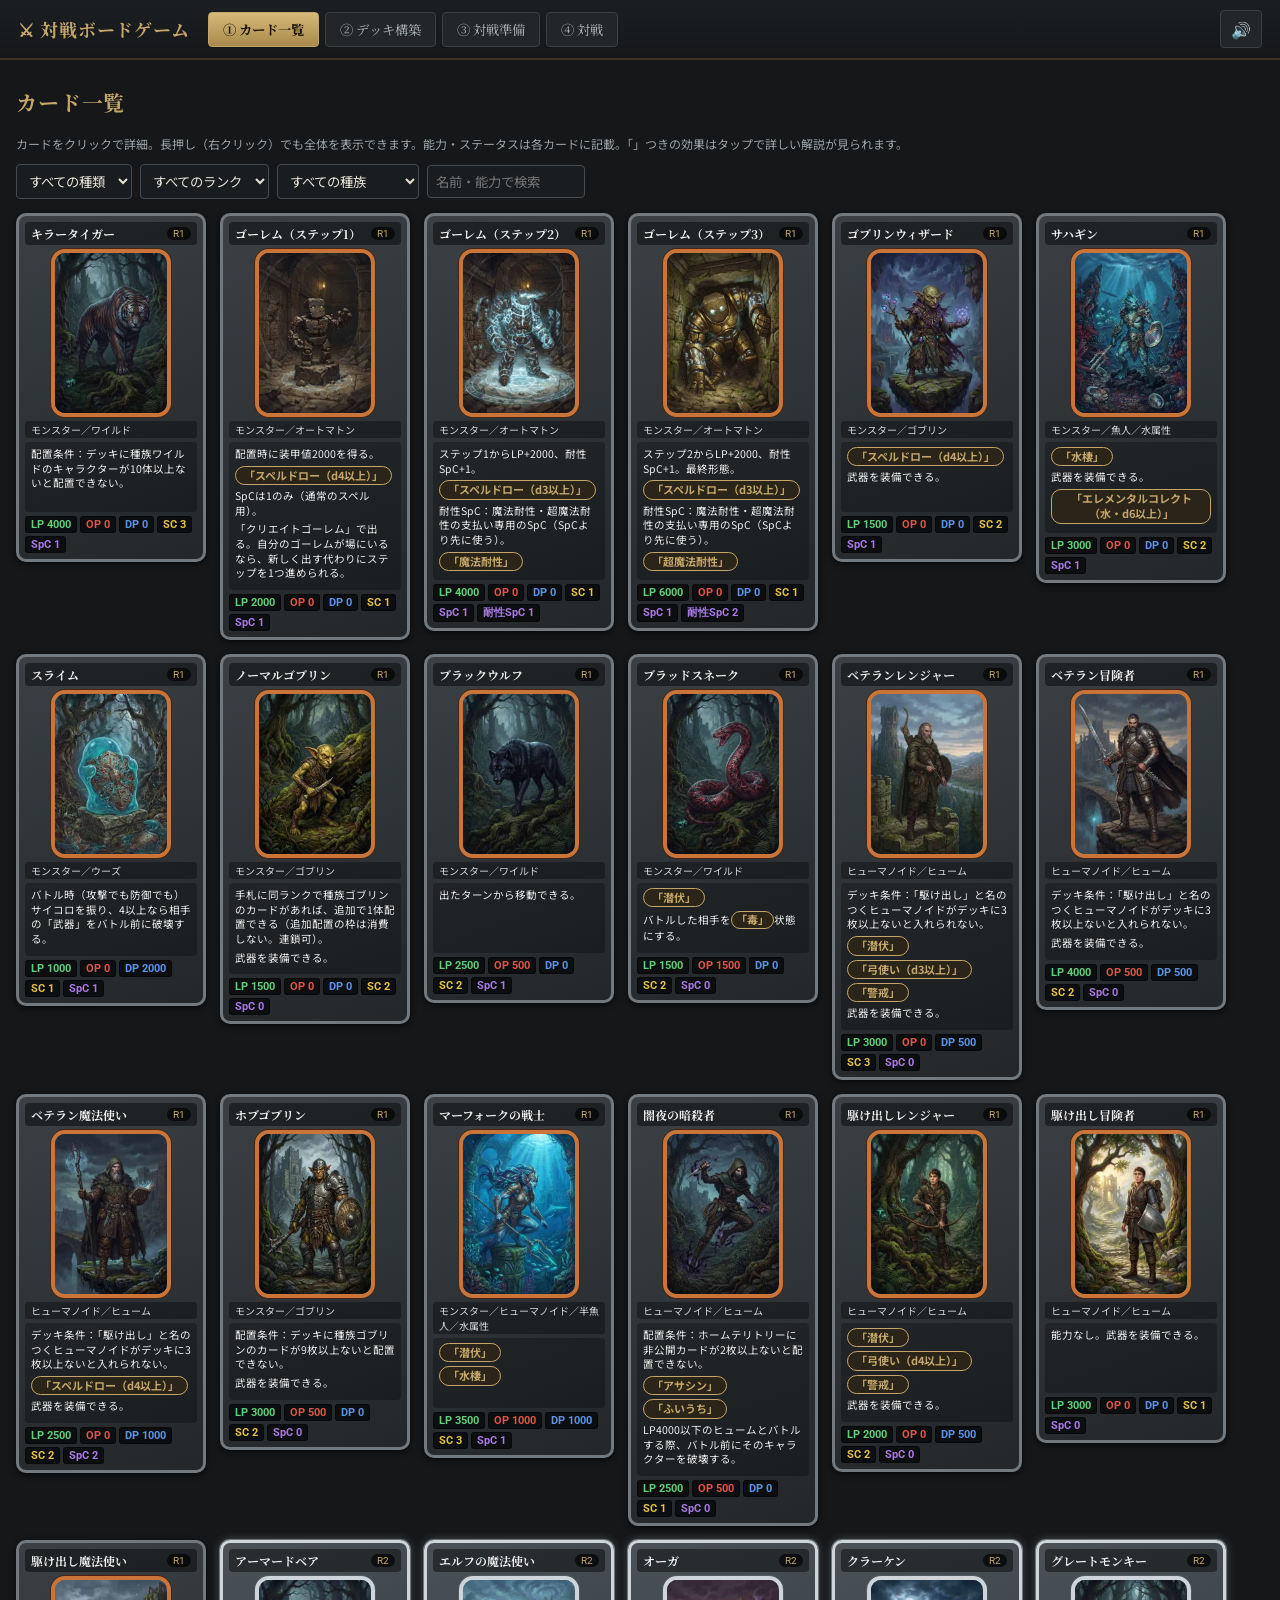
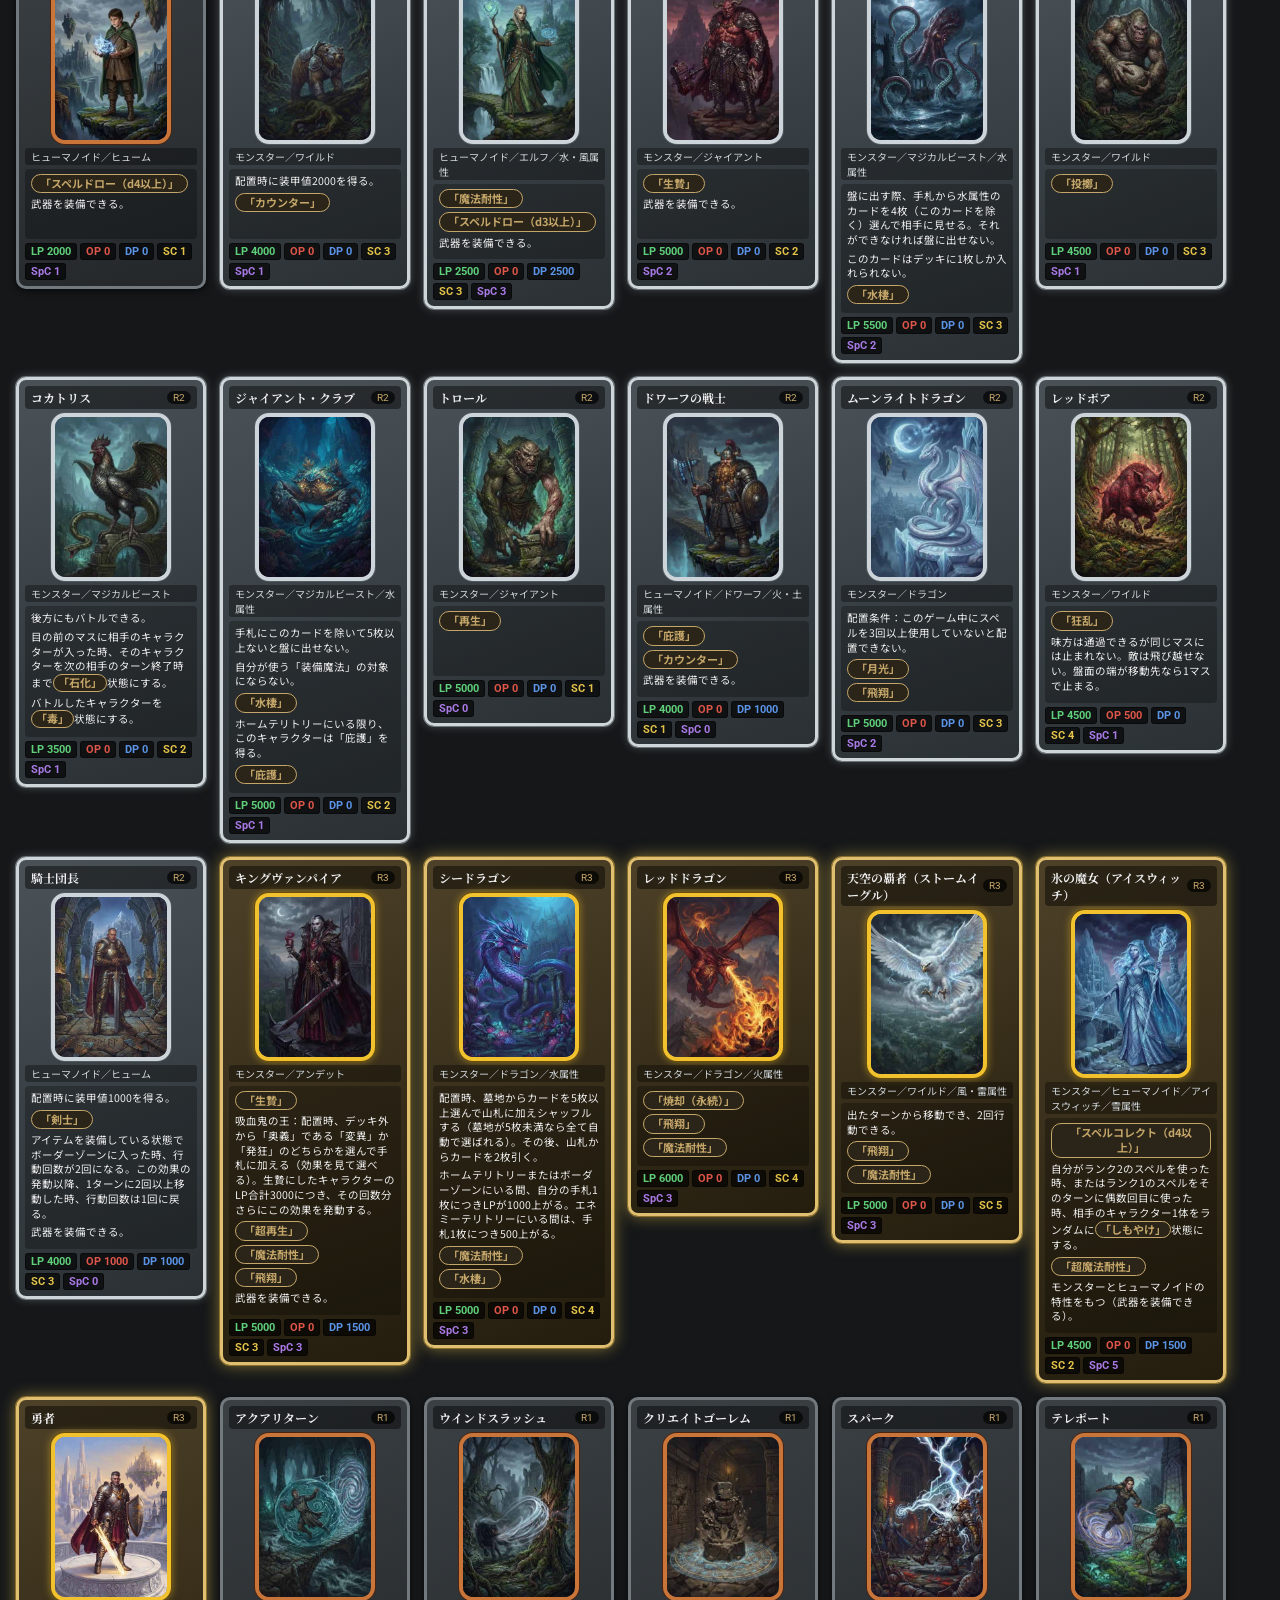
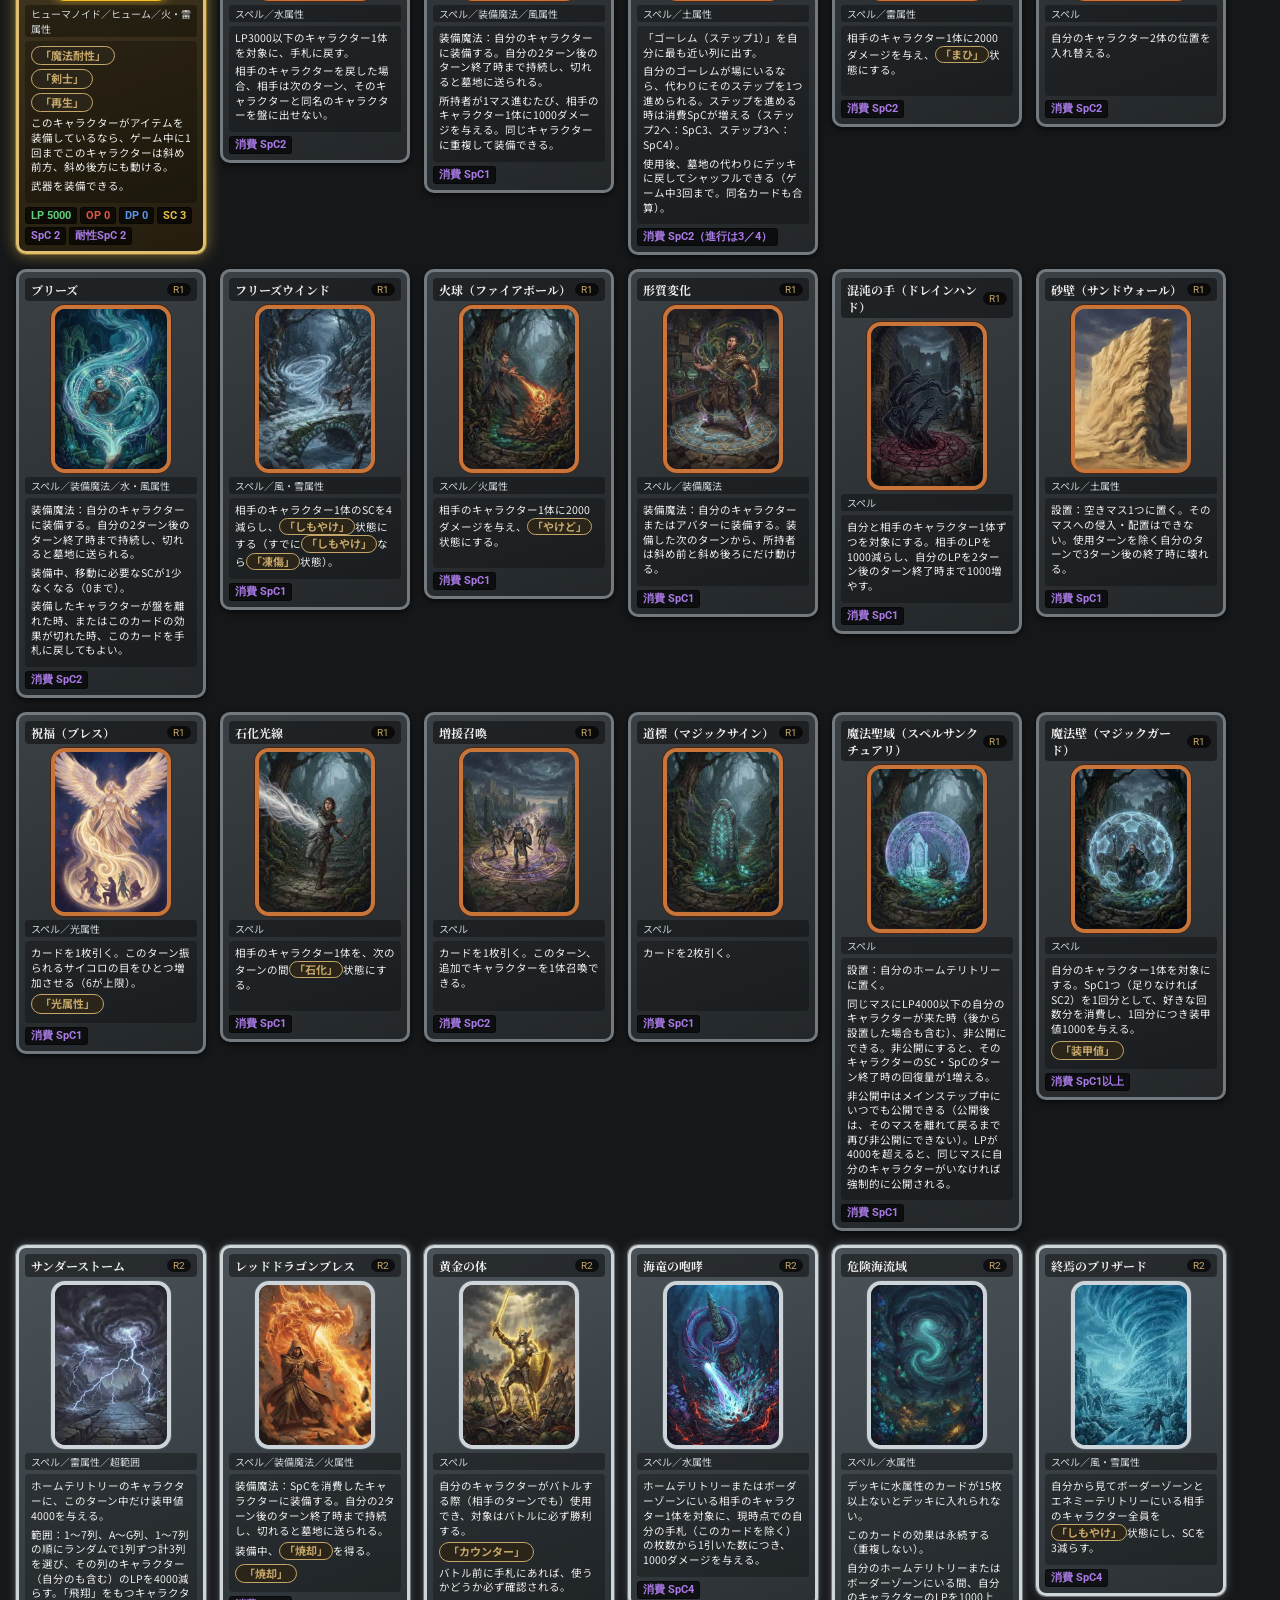
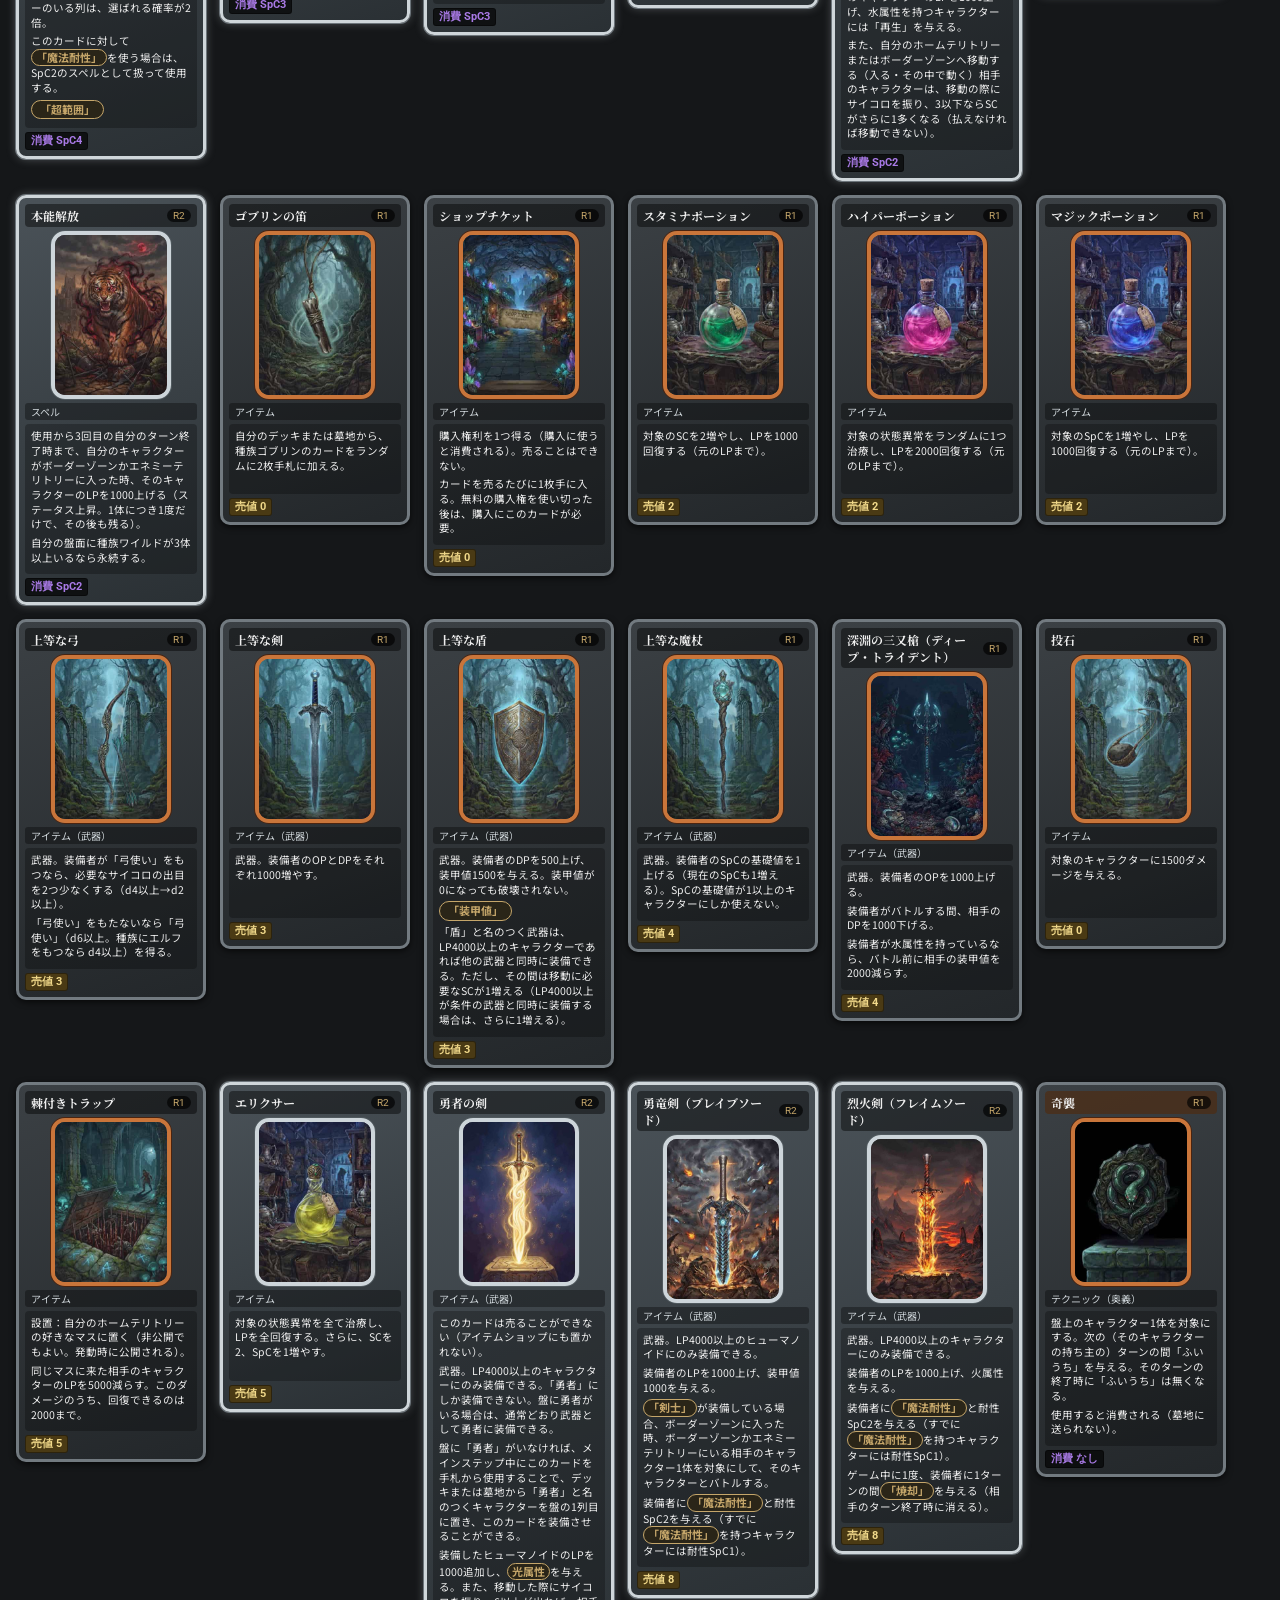
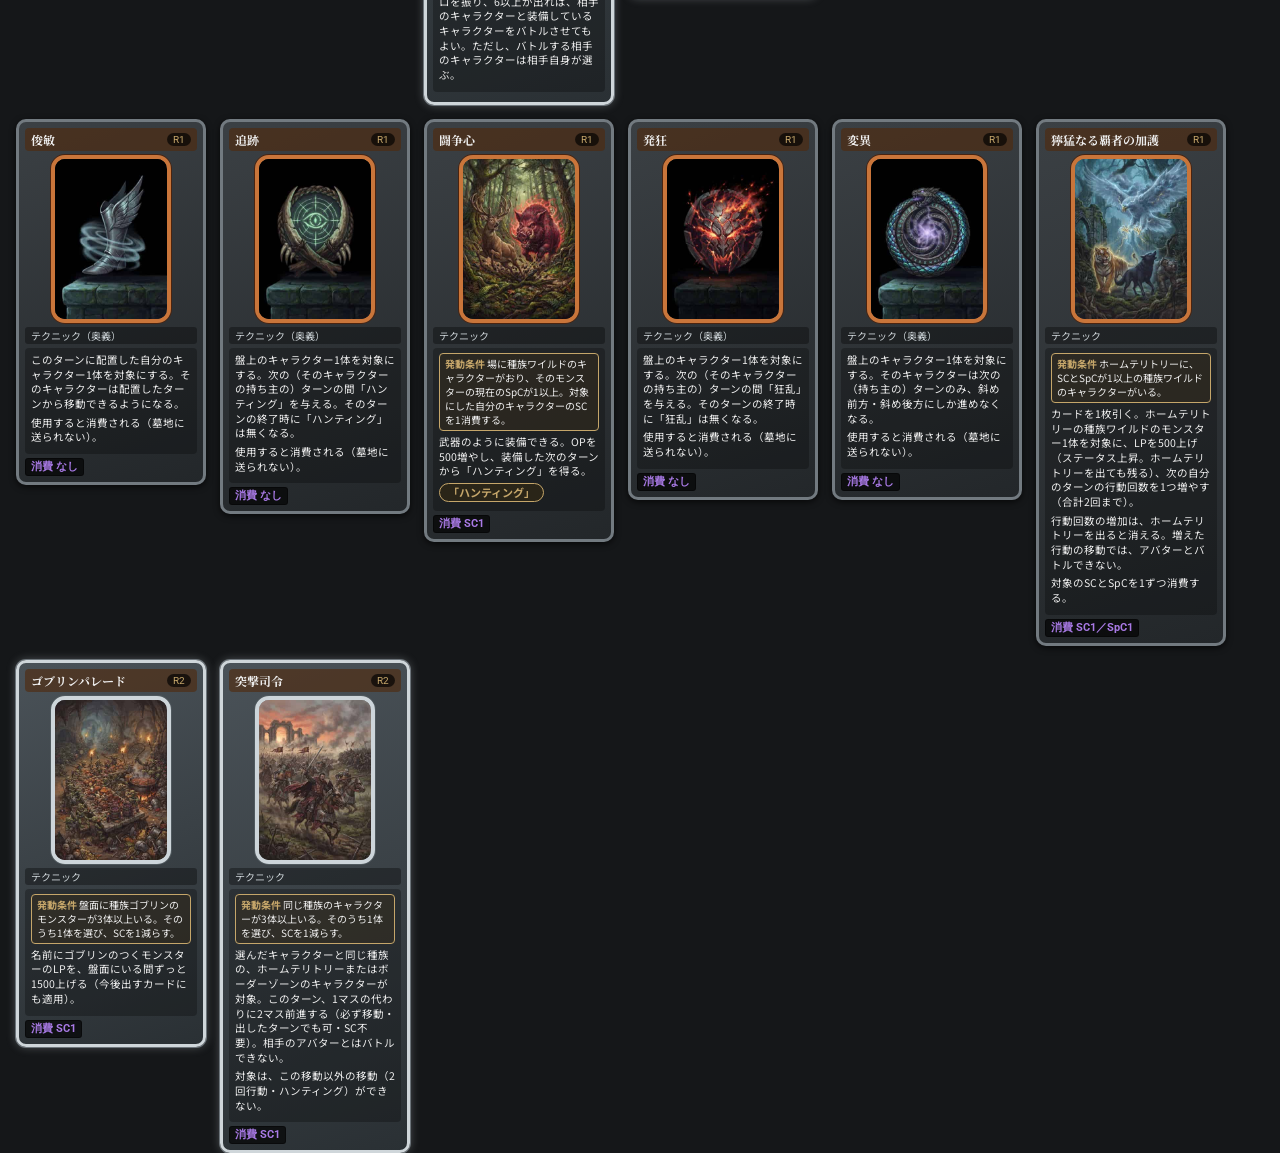
==== index.html @ 5570bced "Add files via upload" ====
<!doctype html>
<html lang="ja"><head><meta charset="utf-8"><meta name="viewport" content="width=device-width,initial-scale=1">
<title>対戦ボードゲーム</title>
<link href="https://fonts.googleapis.com/css2?family=Noto+Serif+JP:wght@600;700&family=Noto+Sans+JP:wght@400;500;700&family=Roboto:wght@500;700&display=swap" rel="stylesheet">
<link rel="stylesheet" href="style.css"></head>
<body>
<header><h1>⚔ 対戦ボードゲーム</h1><nav>
<button data-s="cards">① カード一覧</button><button data-s="builder">② デッキ構築</button><button data-s="prep">③ 対戦準備</button><button data-s="battle">④ 対戦</button></nav><button type="button" id="sfxbtn" class="sfxbtn" title="効果音のオン／オフ" aria-label="効果音のオン／オフ">🔊</button></header>
<main id="app"></main>
<div id="dlg"></div><div id="modal"></div><div id="cutin"></div><div id="toast"></div>
<script src="./art_img.js"></script>
<script src="./cards.js"></script>
<script src="./game.js"></script>
<script src="./ui.js"></script>
</body></html>
---- style.css ----
:root{--bg:#151719;--panel:#222629;--panel2:#2b3034;--gold:#C5A66A;--silver:#AEB7BC;--lp:#5fcf7a;--op:#e0564a;--dp:#5b94e6;--sc:#e3c24a;--spc:#a97ae6;--danger:#6e1f1f;--text:#e6e2d6}
*{box-sizing:border-box}
html,body{margin:0;background:var(--bg);color:var(--text);font-family:'Noto Sans JP',sans-serif;font-size:14px}
h1,h2,h3,.serif{font-family:'Noto Serif JP',serif;color:var(--gold);letter-spacing:.04em}
header{display:flex;align-items:center;gap:18px;padding:10px 18px;background:linear-gradient(#1c1f22,#151719);border-bottom:2px solid #3a3326;position:sticky;top:0;z-index:20}
header h1{font-size:18px;margin:0;white-space:nowrap}
nav{display:flex;gap:6px;flex-wrap:wrap}
nav button{background:var(--panel);color:var(--silver);border:1px solid #3a4046;padding:7px 14px;border-radius:4px;cursor:pointer;font-family:'Noto Serif JP',serif}
nav button.on{background:linear-gradient(#d6b878,#a88b4a);color:#1a1408;border-color:var(--gold);font-weight:700}
main{padding:16px 18px 40px;max-width:1400px;margin:0 auto}
button{font-family:inherit}
.btn{background:#3a4046;color:var(--text);border:1px solid #555d64;padding:7px 14px;border-radius:4px;cursor:pointer}
.btn:hover{background:#464e55}
.btn.main{background:linear-gradient(#d6b878,#a88b4a);color:#1a1408;border-color:var(--gold);font-weight:700}
.btn.danger{background:var(--danger);border-color:#8a2f2f}
.btn:disabled{opacity:.4;cursor:default}
.btn.sm{padding:2px 8px;font-size:12px}
.bar{display:flex;gap:8px;flex-wrap:wrap;align-items:center;margin:8px 0 14px}
select,input[type=text],input[type=search]{background:#1a1d20;color:var(--text);border:1px solid #444c52;border-radius:4px;padding:6px 8px;font-family:inherit}
.panel{background:var(--panel);border:1px solid #3a4046;border-radius:6px;padding:10px;margin-bottom:10px}
.note{color:#9aa3a8;font-size:12px}
.err{color:#ff8a7a}.warn{color:#e3c24a}.ok{color:#7fe09a}
/* card */
.card{width:190px;border-radius:10px;padding:6px;display:flex;flex-direction:column;gap:4px;position:relative;font-size:11px;color:#eee;user-select:none;-webkit-user-select:none;-webkit-touch-callout:none}
.card .c-head{display:flex;justify-content:space-between;align-items:center;gap:4px;background:rgba(0,0,0,.45);padding:3px 6px;border-radius:4px}
.card .c-name{font-family:'Noto Serif JP',serif;font-weight:700;font-size:12px}
.card .c-rank{font-family:Roboto,sans-serif;font-size:10px;background:#000a;border-radius:8px;padding:1px 6px;color:var(--gold)}
.card .c-art{height:158px;border-radius:4px;overflow:hidden;border:1px solid #000a}
.card .c-art svg{width:100%;height:100%;display:block}
.card .c-type{font-size:10px;color:#cfd6da;background:rgba(0,0,0,.35);padding:1px 6px;border-radius:3px}
.card .c-text{font-size:10.5px;line-height:1.4;background:rgba(0,0,0,.28);padding:5px 6px;border-radius:4px;min-height:70px}
.card .c-text p{margin:0 0 4px}
.card .c-cond{border:1px solid var(--gold);border-radius:4px;padding:3px 5px;margin-bottom:4px;font-size:10px;background:#3a2f1a66}
.card .c-cond b{color:var(--gold)}
.card .c-stats{display:flex;gap:3px;flex-wrap:wrap}
.card.sm{zoom:.72}.card.sm .c-text{display:none}
.card.lg{zoom:1.75}
.rank1{background:linear-gradient(160deg,#3b4044,#23272a);border:3px solid #727a80;box-shadow:0 2px 6px #000a}
.rank2{background:linear-gradient(160deg,#4a5258,#2a3034);border:3px solid #cfd6da;box-shadow:0 0 0 1px #6c747a,0 0 10px #aeb7bc66}
.rank3{background:linear-gradient(160deg,#4d4128,#241d0e);border:3px solid #e0c070;box-shadow:0 0 0 1px #8a6f2e,0 0 16px #d9b84a99}
.k-tech .c-head{background:rgba(80,40,10,.6)}
.chip{font-family:Roboto,sans-serif;font-weight:700;font-size:10.5px;padding:1px 5px;border-radius:3px;background:#000a;border:1px solid #0006}
.chip.lp,.st-LP{color:var(--lp)}.chip.op,.st-OP{color:var(--op)}.chip.dp,.st-DP{color:var(--dp)}.chip.sc,.st-SC{color:var(--sc)}.chip.spc,.st-SpC{color:var(--spc)}.chip.cost{color:var(--spc)}
.grid{display:flex;flex-wrap:wrap;gap:14px;align-items:flex-start}
.gcard{cursor:pointer;position:relative}
.gcard:hover{transform:translateY(-3px)}
.cnt{position:absolute;top:-6px;right:-6px;background:var(--gold);color:#1a1408;font-weight:700;border-radius:12px;min-width:24px;text-align:center;padding:2px 6px;z-index:2;font-family:Roboto}
/* builder */
.builder{display:grid;grid-template-columns:1fr 360px;gap:16px}
@media(max-width:900px){.builder{grid-template-columns:1fr}}
.drow{display:flex;align-items:center;gap:6px;padding:4px 6px;border-bottom:1px solid #333a40;cursor:default}
.drow .n{flex:1}.drow .r{font-size:10px;color:var(--gold)}
.sticky{position:sticky;top:64px}
/* board */
.battle{display:grid;grid-template-columns:auto 300px;gap:12px;align-items:start}
@media(max-width:1000px){.battle{grid-template-columns:1fr}}
.boardwrap{display:grid;grid-template-columns:auto minmax(0,1fr);width:max-content;max-width:100%}
.rowlabels,.collabels{display:grid;gap:2px;color:var(--gold);font-family:Roboto,sans-serif;font-weight:700;font-size:13px;text-align:center;align-items:center}
.rowlabels{grid-template-rows:repeat(7,1fr);padding:9px 4px 9px 0}
.collabels{grid-template-columns:repeat(7,1fr);padding:2px 9px 0}
.board{display:grid;width:max-content;grid-template-columns:repeat(7,84px);grid-template-rows:repeat(7,84px);gap:2px;background:#0c0d0e;padding:6px;border:3px solid #4a4030;border-radius:6px;background-image:radial-gradient(#1d2022,#101112)}
.cell{position:relative;background:linear-gradient(145deg,#4a4e52,#33373b);border:1px solid #1a1c1e;cursor:pointer;overflow:hidden;box-shadow:inset 0 0 8px #0008}
.cell.t-home{filter:none}.cell.t-border{background:linear-gradient(145deg,#5a5142,#3d372c)}.cell.t-enemy{background:linear-gradient(145deg,#52423f,#38292a)}
.cell.hl-move{outline:3px solid #4a90e8;outline-offset:-3px;box-shadow:inset 0 0 14px #4a90e8aa}
.cell.hl-attack{outline:3px solid #e24a3a;outline-offset:-3px;box-shadow:inset 0 0 14px #e24a3aaa}
.cell.hl-target{outline:3px solid #a97ae6;outline-offset:-3px;box-shadow:inset 0 0 14px #a97ae6aa}
.cell.hl-place{outline:3px solid #4a90e8;outline-offset:-3px}
.cell.hl-pay{outline:3px solid #e3c24a;outline-offset:-3px;box-shadow:inset 0 0 14px #e3c24aaa}
.cell.picked{outline:4px solid #fff;outline-offset:-4px}
.cell.hl-sel{outline:3px solid var(--gold);outline-offset:-3px}
.wall{position:absolute;inset:0;background:repeating-linear-gradient(0deg,#b89a62 0 14px,#8a6f3e 14px 16px);opacity:.85;display:flex;align-items:flex-end;justify-content:center;font-size:10px;color:#2a1c08}
.unit{position:absolute;inset:1px;border:2px solid #888;border-radius:4px;overflow:hidden;background:#111}
.unit.mine{border-color:#d9b84a}.unit.foe{border-color:#c0463a}
.unit .uart{position:absolute;inset:0}.unit .uart svg{width:100%;height:100%;display:block}
.unit .un{position:absolute;top:0;left:0;right:0;background:#000b;font-size:9px;padding:0 2px;white-space:nowrap;overflow:hidden;text-overflow:ellipsis}
.unit .us{position:absolute;bottom:0;left:0;right:0;background:#000c;display:flex;flex-wrap:wrap;gap:0 3px;padding:0 2px;font-family:Roboto;font-size:9px;font-weight:700;line-height:1.2}
.unit .stat{position:absolute;top:12px;right:1px;font-size:11px;text-shadow:0 0 3px #000}
.unit.hid{opacity:.7}.unit.fh{background:#2a2438;display:flex;align-items:center;justify-content:center;font-size:26px;color:var(--gold)}
.up{color:#ffb347!important;text-shadow:0 0 5px #ff9a2e}
.down{color:#ff7a7a!important}
.armor{color:#7fe3ff;text-shadow:0 0 5px #3ab}
.cell.acted .unit{filter:saturate(.5) brightness(.85)}
.hand{display:flex;gap:6px;overflow-x:auto;padding:8px 4px;margin-top:10px;background:#1a1d20;border:1px solid #333a40;border-radius:6px;min-height:150px}
.hcard{cursor:pointer;flex:none;border-radius:10px;transition:transform .1s}
.hcard.sel{transform:translateY(-10px);box-shadow:0 0 0 3px var(--gold)}
.back{width:100px;height:140px;border-radius:8px;border:3px solid #6d7378;background:repeating-linear-gradient(45deg,#2a2438 0 8px,#1e1a2c 8px 16px);flex:none}
.log{max-height:170px;overflow:auto;font-size:10.5px;line-height:1.35}
.spcount{color:var(--gold)}
.log div{border-bottom:1px solid #30363b;padding:1px 0}
.pinfo{display:flex;justify-content:space-between;gap:6px;align-items:center;flex-wrap:wrap}
.turnbar{display:flex;gap:10px;align-items:center;flex-wrap:wrap;margin-bottom:10px}
.badge{background:var(--panel2);padding:3px 10px;border-radius:12px;border:1px solid #444c52}
/* overlays */
#dlg,#modal,#cutin{position:fixed;inset:0;z-index:100;display:none;align-items:center;justify-content:center;background:#000a}
#cutin{z-index:200;background:#000c;pointer-events:auto}
.dbox{background:var(--panel);border:2px solid var(--gold);border-radius:8px;padding:18px 22px;max-width:560px;box-shadow:0 8px 30px #000}
.dbox p{margin:0 0 14px;line-height:1.6}
.dbtn{display:flex;gap:8px;flex-wrap:wrap;justify-content:flex-end}
#toast{position:fixed;left:50%;bottom:24px;transform:translateX(-50%);z-index:300;display:flex;flex-direction:column;gap:6px;align-items:center;pointer-events:none}
#toast div{background:#000d;border:1px solid var(--gold);color:var(--text);padding:8px 16px;border-radius:6px;animation:fade 3s forwards}
@keyframes fade{0%{opacity:0;transform:translateY(8px)}10%{opacity:1;transform:none}85%{opacity:1}100%{opacity:0}}
.cutcard{animation:pop .25s ease-out}
@keyframes pop{from{transform:scale(.6);opacity:0}to{transform:scale(1);opacity:1}}
.mbox{max-height:92vh;overflow:auto;padding:14px;background:var(--panel);border:2px solid var(--gold);border-radius:8px;max-width:96vw}
.mrow{display:flex;gap:20px;flex-wrap:wrap;align-items:flex-start}
.kv{font-size:12px;line-height:1.7}
.kv b{color:var(--gold)}
.tag{display:inline-block;background:#3a2a4a;border:1px solid #6a4a8a;border-radius:10px;padding:0 8px;margin:1px;font-size:11px}
.tag.bad{background:#4a2a2a;border-color:#8a4a4a}

/* ===== スマホ対応：横スワイプを使わない ===== */
html{-webkit-text-size-adjust:100%}
.btn,.gcard,.hcard,.cell,nav button{touch-action:manipulation}
[data-card]{-webkit-touch-callout:none;-webkit-user-select:none;user-select:none}
.mob-only{display:none}
@media(max-width:700px){
  .mob-only{display:block}.desk-only{display:none!important}
  header{position:static;padding:6px 8px;gap:6px}
  header h1{display:none}
  nav{width:100%;gap:4px;flex-wrap:nowrap}
  nav button{flex:1;padding:9px 2px;font-size:12px;min-height:40px;white-space:nowrap}
  main{padding:8px 8px 28px}
  h2{font-size:17px;margin:6px 0}
  .btn{min-height:40px;padding:8px 12px}.btn.sm{min-height:34px;min-width:36px}
  select,input[type=text],input[type=search]{min-height:40px;font-size:16px}
  .bar{margin:6px 0 8px}
  .grid{gap:8px;justify-content:flex-start}
  #grid .card.full{zoom:.86}
  .card.sm{zoom:.62}
  .hand .card.sm{zoom:.46}
  .card.lg{zoom:1.45}
  .builder{grid-template-columns:1fr}
  .sticky{position:static}
  .minibar{position:sticky;top:0;z-index:15;display:flex;gap:8px;align-items:center;justify-content:space-between;background:#101214ee;border:1px solid #3a4046;border-radius:6px;padding:6px 8px;margin:6px 0}
  .battle{grid-template-columns:1fr;gap:6px}
  .board{width:100%!important;grid-template-columns:repeat(7,minmax(0,1fr))!important;grid-template-rows:none!important;padding:3px;gap:1px}
  .cell{aspect-ratio:1/1}
  .unit{inset:0;border-width:1.5px}
  .unit .un{font-size:7px;padding:0 1px}
  .unit .us{font-size:7px;line-height:1.1;gap:0 2px}
  .unit .stat{font-size:9px;top:9px}
  .wall{font-size:8px}
  .turnbar{gap:5px;margin-bottom:6px}
  .badge{padding:2px 8px;font-size:12px}
  .turnbar .btn{padding:6px 8px;font-size:12px;min-height:38px}
  .hand{flex-wrap:wrap;overflow:visible;min-height:0;gap:5px;padding:6px 3px;margin-top:6px}
  .hcard{margin:0}
  .back{width:44px;height:62px}
  .dbox{max-width:94vw;padding:14px}
  .dbtn .btn{flex:1 1 100%}
  .mbox{max-width:98vw;padding:10px}
  .pkpanel{position:sticky;top:0;z-index:15}
  .log{max-height:none}
  .strip{display:flex;gap:6px;align-items:center;flex-wrap:wrap;font-size:12px}
}

@media(max-width:700px){
  .boardwrap{width:100%}
  .rowlabels{gap:1px;padding:6px 3px 6px 0;font-size:11px}
  .collabels{gap:1px;padding:1px 6px 0;font-size:11px}
}

/* サンダーストーム演出 */
.cell.th-roll{outline:3px solid #ffe14d;outline-offset:-3px;box-shadow:inset 0 0 16px #ffe14daa;filter:brightness(1.4)}
.cell.th-hit{background:linear-gradient(145deg,#fff6b0,#e8b820)!important;box-shadow:inset 0 0 22px #fffbe0;animation:thflash .3s ease-in-out 3}
@keyframes thflash{50%{filter:brightness(1.7)}}

.gameover{position:fixed;inset:0;z-index:300;display:flex;align-items:center;justify-content:center;background:#000c}
.gobox{text-align:center;padding:28px 34px;border:2px solid var(--gold);background:linear-gradient(#22262a,#14171a);border-radius:10px;box-shadow:0 0 40px #000;max-width:92vw}
.gobig{font-family:'Noto Serif JP',serif;font-size:34px;font-weight:700;color:var(--gold);margin-bottom:10px}
.gameover.lose .gobig{color:#c46a6a}
.gosub{font-size:16px;margin:6px 0}.gosub.small{font-size:13px;opacity:.8;margin-bottom:16px}
@media(max-width:700px){.gobig{font-size:26px}}

.coin{color:#e8c55a}
.shop{margin-top:6px}.shoprow{display:flex;align-items:center;gap:6px;margin:4px 0;font-size:12px}.shoprow .n{flex:1}.shoprow small{opacity:.7}.shoprow.sold{opacity:.45}
.chip.sell{background:#4a3a14;color:#f1d98a}

.cell{position:relative}.hbadge{position:absolute;right:2px;bottom:2px;font-size:10px;padding:0 4px;border-radius:8px;background:#2a3a5a;color:#cfe0ff;border:1px solid #6a8acf;pointer-events:none;z-index:3}.hbadge.foe{background:#4a2a2a;color:#ffd0d0;border-color:#cf6a6a}

.kwp{margin:2px 0}.kw{font:inherit;font-size:11px;font-weight:700;color:var(--gold);background:#2a2518;border:1px solid var(--gold);border-radius:10px;padding:1px 8px;cursor:pointer}.kw:hover{background:#3a321f}
#kwpop{position:fixed;inset:0;z-index:400;display:none;align-items:center;justify-content:center;background:#000a;padding:16px}
.kwbox{max-width:420px;background:linear-gradient(#22262a,#14171a);border:2px solid var(--gold);border-radius:10px;padding:18px 20px;box-shadow:0 0 30px #000}
.kwt{font-family:'Noto Serif JP',serif;font-size:20px;font-weight:700;color:var(--gold);margin-bottom:8px}.kwd{font-size:14px;line-height:1.6;margin-bottom:10px}

.sbadge{position:absolute;left:3px;top:1px;font-size:12px;color:#9fd0ff;text-shadow:0 0 4px #4a8acf;pointer-events:none;z-index:2}.sbadge.foe{color:#ffb0b0;text-shadow:0 0 4px #cf4a4a}

.sbadge.trap{left:auto;right:3px;top:1px;color:#f0c060;text-shadow:0 0 4px #a06a10}.sbadge.trap.foe{color:#ff8a6a}

.sfxbtn{background:var(--panel);color:var(--silver);border:1px solid #3a4046;border-radius:4px;padding:6px 10px;cursor:pointer;font-size:16px;margin-left:auto}

/* 画像は全体が見えるよう contain 表示。余白は同じ絵をぼかして敷く */
.artimg{position:relative;width:100%;height:100%;overflow:hidden;background-size:0;background-repeat:no-repeat;display:block}
.artimg::before,.artimg::after{content:'';position:absolute;inset:0;background-image:inherit;background-repeat:no-repeat;background-position:center}
.artimg::before{inset:-10px;background-size:cover;filter:blur(8px) brightness(.55)}
.artimg::after{background-size:contain}
.stbtn{cursor:pointer;color:inherit;font-family:inherit}.stk{display:inline;padding:0 4px}

/* ランク枠：R1=銅 R2=銀 R3=金（角丸） */
.card .c-art{border-width:4px;border-style:solid;border-radius:14px}
.card.rank1 .c-art{border-color:#c9753a;box-shadow:0 0 0 1px #4a2410,inset 0 0 0 1px #f0b27a99}
.card.rank2 .c-art{border-color:#cdd5da;box-shadow:0 0 0 1px #50595e,inset 0 0 0 1px #ffffffbb}
.card.rank3 .c-art{border-color:#f2c22e;box-shadow:0 0 0 1px #6a4c0a,0 0 8px #f2c22e99,inset 0 0 0 1px #fff0a8bb}
.unit{border-radius:9px}
.unit.rk1{border-color:#c9854a}.unit.rk2{border-color:#d3dade}.unit.rk3{border-color:#f0cc5a;box-shadow:0 0 6px #f0cc5a99}

.cell.incin{box-shadow:inset 0 0 12px 2px #ff7a1a,inset 0 0 0 2px #ff9a3acc}
.cell .incfx{position:absolute;left:50%;top:50%;transform:translate(-50%,-50%);font-size:22px;opacity:.55;pointer-events:none;z-index:1;text-shadow:0 0 6px #ff7a1a}
.cell .incfx.foe{opacity:.7}
#lapbn{position:fixed;inset:0;display:none;align-items:center;justify-content:center;z-index:9998;background:#0007}
.lapbox{background:linear-gradient(160deg,#4a1a10,#200a06);border:3px solid #ff9a3a;border-radius:14px;padding:18px 28px;text-align:center;box-shadow:0 0 30px #ff7a1a99;color:#ffe9c0}
.lapt{font-size:26px;font-weight:700;color:#ffb347;margin-bottom:6px}.lapd{font-size:15px;margin:3px 0}
.lapb{color:#ffb347;background:#4a1a10;border:1px solid #ff9a3a;border-radius:10px;padding:1px 8px;margin-left:6px}

/* 盤面：名前は出さず絵を大きく。相手のカードは自分側と向かい合うよう絵を180度回す */
.unit .uart{background:#111}
.unit.foe .uart{transform:rotate(180deg)}
.unit .un{width:auto;right:auto;border-radius:0 0 4px 0;background:#000a;font-size:9px}
.unit .us{background:linear-gradient(transparent,#000d 40%);padding-top:6px}

/* 画像イラスト：枠を絵にぴったり沿わせる（縦長の絵は幅を絵に合わせる） */
.card .c-art.img{height:168px;width:auto;aspect-ratio:864/1216;margin:0 auto;align-self:center}
.card .c-art.img .artimg{background-size:100% 100%}
.card .c-art.img .artimg::before{display:none}
.card .c-art.img .artimg::after{background-size:100% 100%}
/* 盤面：相手のコマは、ステータスを相手側（上）へ寄せて顔と重ならないようにする */
.unit.foe .us{top:0;bottom:auto;background:linear-gradient(#000d 60%,transparent);padding-bottom:6px}
.unit.foe .un{top:auto;bottom:0;border-radius:0 4px 0 0}
.unit.foe .stat{top:auto;bottom:2px}

/* 手札は右の列（盤の横）に、アイテムショップは盤の下に置く */
.battle .hand{flex-wrap:wrap;overflow:visible;min-height:0;margin-top:4px}

/* カットインは手札・デッキ構築と同じ短縮表示を、大きめに見せる */
.cutcard .card.sm{zoom:1.7!important}
@media(max-width:700px){.cutcard .card.sm{zoom:1.35!important}}

/* ===== 画面レイアウト最適化（PC／スマホ） ===== */
.battle{display:grid;gap:10px;align-items:start;grid-template-columns:1fr;grid-template-areas:"main" "side" "hand" "shop"}
.bmain{grid-area:main;min-width:0}.bside{grid-area:side;min-width:0}.bhand{grid-area:hand;min-width:0}.bshop{grid-area:shop;min-width:0}
.bshop:empty{display:none}.binfo{margin-bottom:8px}
.battle .hand{margin-top:0}
.battle .hcard{scroll-snap-align:start}
@media(min-width:1001px){
  main{max-width:none;padding:10px 16px 0}
  .turnbar{margin-bottom:8px}
  .turnbar .btn{padding:8px 16px}
  .battle{--cs:clamp(56px,calc((100vh - 412px)/7),140px);grid-template-columns:260px minmax(0,1fr) 340px;grid-template-areas:"shop main side" "hand hand hand";gap:12px}
  .board{grid-template-columns:repeat(7,var(--cs));grid-template-rows:repeat(7,var(--cs))}
  .bmain{display:flex;flex-direction:column;align-items:center}
  .bmain>.note{align-self:stretch}
  .boardwrap{margin:0 auto}
  .bshop{position:sticky;top:64px;max-height:calc(100vh - 300px);overflow:auto;align-self:start}
  .bside{position:sticky;top:64px;max-height:calc(100vh - 300px);overflow-y:auto;overflow-x:hidden}
  .bside .logp .log{max-height:30vh}
  .bhand{position:sticky;bottom:0;z-index:12;background:#101214f2;border-top:2px solid #3a3326;margin:0 -16px;padding:4px 16px 6px;box-shadow:0 -6px 14px #000a}
  .battle .hand{flex-wrap:nowrap;overflow-x:auto;overflow-y:hidden;min-height:120px;justify-content:flex-start;padding:10px 6px 6px}
  .battle .hand .card.sm{zoom:.5}
  .bhand h3{font-size:13px;margin:0!important;line-height:1.2}
  .hcard:hover{transform:translateY(-8px)}
  .hcard.sel{transform:translateY(-12px)}
  .hcard,.cell,.btn{cursor:pointer}
  .unit .un{font-size:calc(var(--cs)/8)}.unit .us{font-size:calc(var(--cs)/8.5)}
  .bside::-webkit-scrollbar,.hand::-webkit-scrollbar,.bshop::-webkit-scrollbar{height:8px;width:8px}
  .bside::-webkit-scrollbar-thumb,.hand::-webkit-scrollbar-thumb,.bshop::-webkit-scrollbar-thumb{background:#4a4030;border-radius:4px}
}
@media(min-width:701px) and (max-width:1000px){
  .battle{grid-template-areas:"main" "side" "hand" "shop"}
  .battle .hand{flex-wrap:nowrap;overflow-x:auto}
}
@media(max-width:700px){
  html,body{overflow-x:hidden}
  main{padding:6px 6px 24px;max-width:100vw}
  .turnbar{display:flex;flex-wrap:wrap;gap:6px}
  .turnbar .badge{flex:1 1 auto;text-align:center}
  .turnbar .btn{flex:1 1 28%;min-height:46px;font-size:13px;padding:8px 4px}
  .battle{gap:6px}
  .battle .hand{flex-wrap:nowrap;overflow-x:auto;overflow-y:hidden;-webkit-overflow-scrolling:touch;scroll-snap-type:x proximity;gap:6px;padding:8px 4px;min-height:92px;overscroll-behavior-x:contain}
  .battle .hand .card.sm{zoom:.56}
  .battle .hand .back{width:56px;height:78px}
  .bside .btn,.bshop .btn,.bhand .btn{min-height:44px}
  .bshop .btn.sm{min-height:40px;min-width:64px}
  .bside .bar .btn{flex:1 1 40%}
  details.mob-only summary{min-height:44px;display:flex;align-items:center;cursor:pointer}
  .bmain>.note{font-size:11px;line-height:1.4}
}

/* 手札を隠す */
.btn.on{background:#3a3326;border-color:#c9a45a}
.bhand.hid{padding-top:2px;padding-bottom:2px}
@media(min-width:1001px){.battle.nohand{--cs:clamp(56px,calc((100vh - 252px)/7),170px)}.bhand.hid{min-height:0}.battle.nohand .bshop,.battle.nohand .bside{max-height:calc(100vh - 120px)}}
@media(max-width:700px){.bhand.hid{padding:0}}

.dbig{font-family:'Noto Serif JP',serif;font-size:34px;font-weight:700;color:var(--gold);text-align:center;margin:0 0 10px;letter-spacing:.08em;text-shadow:0 2px 8px #000}
@media(max-width:700px){.dbig{font-size:28px}}

.pickbox{max-width:min(96vw,640px)}
.pickrow{display:flex;gap:18px;justify-content:center;margin:8px 0}
.pickgrid{display:flex;flex-wrap:wrap;gap:4px;justify-content:center;margin:2px 0 8px;padding-top:10px;max-height:58vh;overflow-y:auto}
.pickmulti .pickc{padding:3px}
.pickmulti .pickc .card.sm{zoom:.62}
.pickmulti{max-width:min(96vw,900px)}
.pickc{padding:8px;border:2px solid transparent;border-radius:10px;cursor:pointer;transition:transform .12s,border-color .12s}
.pickc .card.sm{zoom:1}
.pickc.sel{border-color:var(--gold);background:#c9a45a22;transform:translateY(-6px);box-shadow:0 0 14px #c9a45a88}
.pickc:hover{transform:translateY(-3px)}
@media(max-width:700px){.pickrow{gap:8px}.pickc .card.sm{zoom:.8}.pickbox .dbtn .btn{flex:1 1 100%;min-height:46px}}

.eqrow{display:flex;flex-wrap:wrap;gap:6px;margin:6px 0}.eqb{text-align:left}

@media(min-width:1001px){
  .bmain{position:relative}
  .pkfloat{position:absolute!important;top:0;left:0;right:0;z-index:14;display:flex;align-items:center;gap:12px;flex-wrap:wrap;margin:0!important;padding:8px 12px!important;box-shadow:0 6px 16px #000c;font-size:15px}
  .pkfloat .bar{margin:0!important}
  .bside.hov .selinfo{display:none}
  #hovp:empty{display:none}
  .hpop{position:fixed;z-index:30;display:flex;flex-direction:column;align-items:stretch;gap:6px;padding:8px 10px;background:#15181bf7;border:1px solid var(--gold);border-radius:8px;box-shadow:0 6px 18px #000c}
  .hpop .btn{white-space:nowrap}
  .hpop .note{font-size:11px;text-align:center}
}

/* パソコン専用：画面操作をさらに減らす */
@media(min-width:1001px){
  .pkfloat{position:absolute!important;top:0;left:0;right:0;height:30px;box-sizing:border-box;flex-wrap:nowrap!important;gap:10px!important;padding:2px 10px!important;overflow:hidden;font-size:14px;z-index:14;box-shadow:0 2px 8px #0009!important;margin:0!important}
  .pkfloat .note{margin:0!important;white-space:nowrap}.pkfloat .btn{padding:2px 12px;font-size:13px;min-height:0;white-space:nowrap}.pkfloat b{white-space:nowrap}
  #dlg.dock{background:transparent;align-items:flex-start;justify-content:flex-end;padding:132px 24px 0 0}
  #dlg.dock .dbox{width:340px;max-width:340px;box-shadow:0 8px 30px #000,0 0 0 4px #0008}
  .kbdp{font-size:12px;line-height:1.7;color:var(--dim,#b9ad92)}
  .kbdp kbd{display:inline-block;min-width:18px;padding:0 5px;border:1px solid #6a5c3f;border-bottom-width:2px;border-radius:4px;background:#1b1e21;color:#f0dfb0;font:12px/1.5 monospace;text-align:center}
}
@media(min-width:1001px) and (max-height:820px){
  .battle .hand .card.sm{zoom:.42}.battle .hand{min-height:96px}.battle .hand,.bhand{padding-top:4px}
  .turnbar{margin-bottom:4px}.turnbar .btn{padding:6px 12px}
}

@media(min-width:1001px){
  .selinfo>.bar{display:none}
  .bshop,.bside{max-height:calc(100vh - 122px - var(--hbh,190px))}
  .battle.nohand .bshop,.battle.nohand .bside{max-height:calc(100vh - 120px)}
}

/* パソコン：手札は戦況ログの下に4列×2行のページ表示（手札を隠す機能は廃止） */
@media(min-width:1001px){
  .battle{grid-template-columns:260px minmax(0,1fr) clamp(350px,29vw,440px);grid-template-areas:"shop main side"}
  .bshop{max-height:calc(100vh - 122px)}
  .bside{display:flex;flex-direction:column;gap:8px;height:var(--sideh,calc(100vh - 130px));max-height:none;overflow:hidden;position:sticky;top:64px}
  .bside>.panel{margin:0}
  .bside .logp{flex:1 1 90px;min-height:70px;display:flex;flex-direction:column;overflow:hidden}
  .bside .logp .log{flex:1;overflow:auto;max-height:none}
  .handp{flex:0 0 auto;padding:8px 8px 10px}
  .hphead{display:flex;align-items:center;justify-content:space-between;margin-bottom:6px;min-height:28px}
  .pager{display:flex;align-items:center;gap:6px;font-size:13px}.pager .btn{padding:3px 10px}
  .hgrid{display:grid;grid-template-columns:repeat(4,1fr);gap:6px;justify-items:center;align-items:start}
  .hgrid .hcard{width:100%;display:flex;justify-content:center}
  .hgrid .card.sm{zoom:var(--hz,.45)}
  #hovp{position:fixed;left:16px;top:112px;width:260px;z-index:20;max-height:calc(100vh - 124px);overflow:auto}
  #hovp:empty{display:none}
  .bside .selinfo{display:none}
}
@media(min-width:1001px){.bside{z-index:15}}

#bfull{position:fixed;inset:0;z-index:500;background:#05060bf2;display:flex;align-items:center;justify-content:center;cursor:zoom-out}#bfull *{pointer-events:none}#bfull .boardwrap{width:max-content;max-width:none}#bfull .board{width:max-content!important;grid-template-columns:repeat(7,var(--cs))!important;grid-template-rows:repeat(7,var(--cs))!important}#bfull .unit .un{font-size:calc(var(--cs)/8)}#bfull .unit .us{font-size:calc(var(--cs)/8.5)}
@media(min-width:1001px){.pkfloat{display:flex!important;align-items:center;flex-wrap:nowrap!important;gap:10px!important}.pkfloat>b{flex:0 1 auto;min-width:0;overflow:hidden;text-overflow:ellipsis;white-space:nowrap}.pkfloat>.note{flex:0 100 auto;min-width:0;overflow:hidden;text-overflow:ellipsis;white-space:nowrap}.pkfloat>.bar{flex:none;margin-left:auto;display:flex;gap:6px;align-items:center}.pkfloat .btn{flex:none}}
@media(min-width:1001px){.pkfloat{height:auto!important;min-height:30px;max-height:50px;font-size:13px!important;line-height:1.15}.pkfloat>b{flex:1 1 auto;white-space:normal;overflow:hidden;text-overflow:clip;display:block}.pkfloat>.note{flex:0 1 auto;max-width:38%;white-space:normal;overflow:hidden;text-overflow:clip}}

/* 効果範囲のゾーン表示：危険海流域＝水色、本能解放＝赤の斜線（重なっても両方読み取れる） */
.cell.z-sea::before,.cell.z-ins::after{content:'';position:absolute;inset:0;pointer-events:none;z-index:3}
.cell.z-sea::before{background:linear-gradient(rgba(70,190,255,.26),rgba(70,190,255,.26));box-shadow:inset 0 0 0 2px rgba(110,215,255,.9)}
.cell.z-ins::after{background:repeating-linear-gradient(45deg,rgba(255,60,50,.34) 0 5px,rgba(255,60,50,0) 5px 11px);box-shadow:inset 0 0 0 5px rgba(255,70,60,.55)}
.cell.z-sea.z-ins::after{box-shadow:inset 0 0 0 5px rgba(255,70,60,.55),inset 0 0 0 2px rgba(110,215,255,.9)}
.zlegs{display:flex;gap:10px;flex-wrap:wrap;margin:4px 0 0 18px;font-size:11px}
.zleg::before{content:'';display:inline-block;width:12px;height:12px;border-radius:2px;margin-right:4px;vertical-align:-2px}
.zleg.zs::before{background:rgba(70,190,255,.45);border:2px solid rgba(110,215,255,.9)}
.zleg.zi::before{background:repeating-linear-gradient(45deg,rgba(255,60,50,.7) 0 3px,rgba(255,60,50,.15) 3px 6px);border:2px solid rgba(255,70,60,.7)}

.zleg{font:inherit;font-size:11px;color:var(--text);background:#2a2d31;border:1px solid #555d64;border-radius:12px;padding:3px 10px;cursor:pointer;min-height:26px}
.zleg.off{opacity:.55;text-decoration:line-through}
@media(max-width:700px){.zleg{min-height:38px;font-size:12px}}
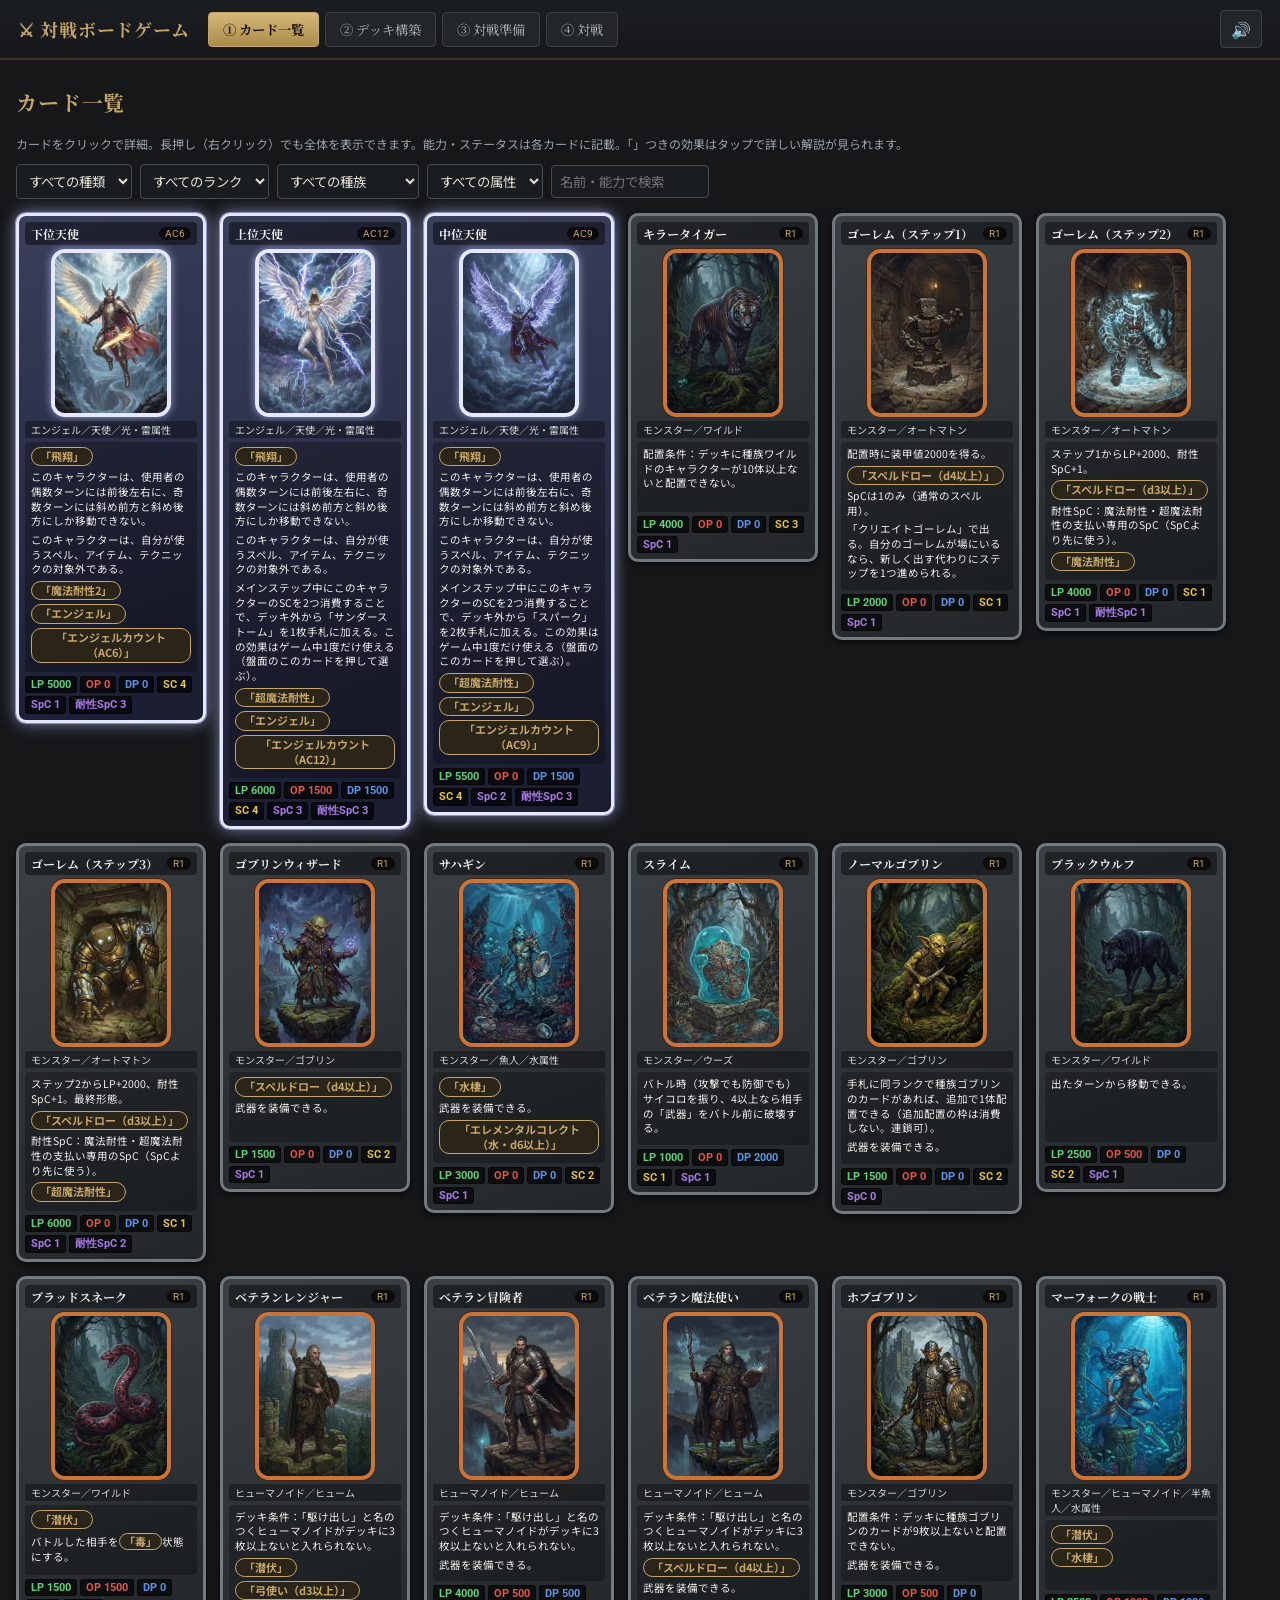
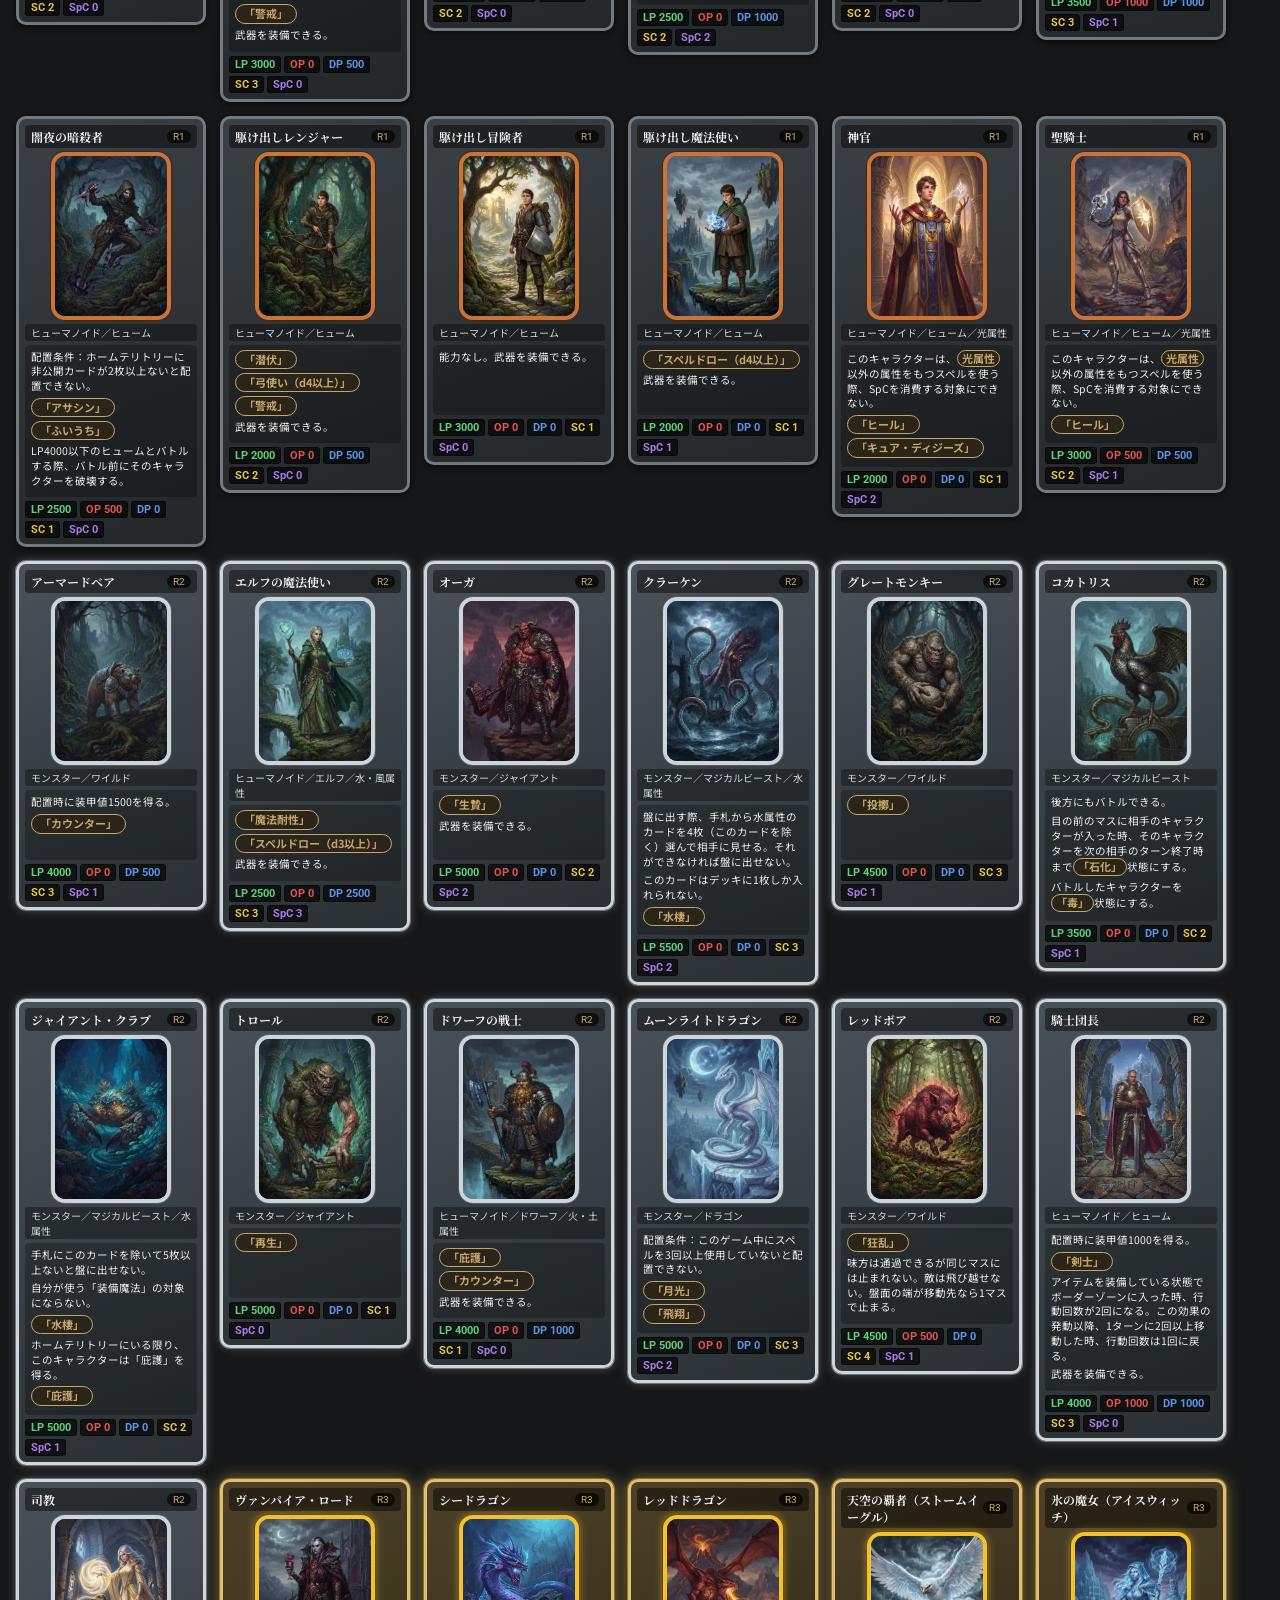
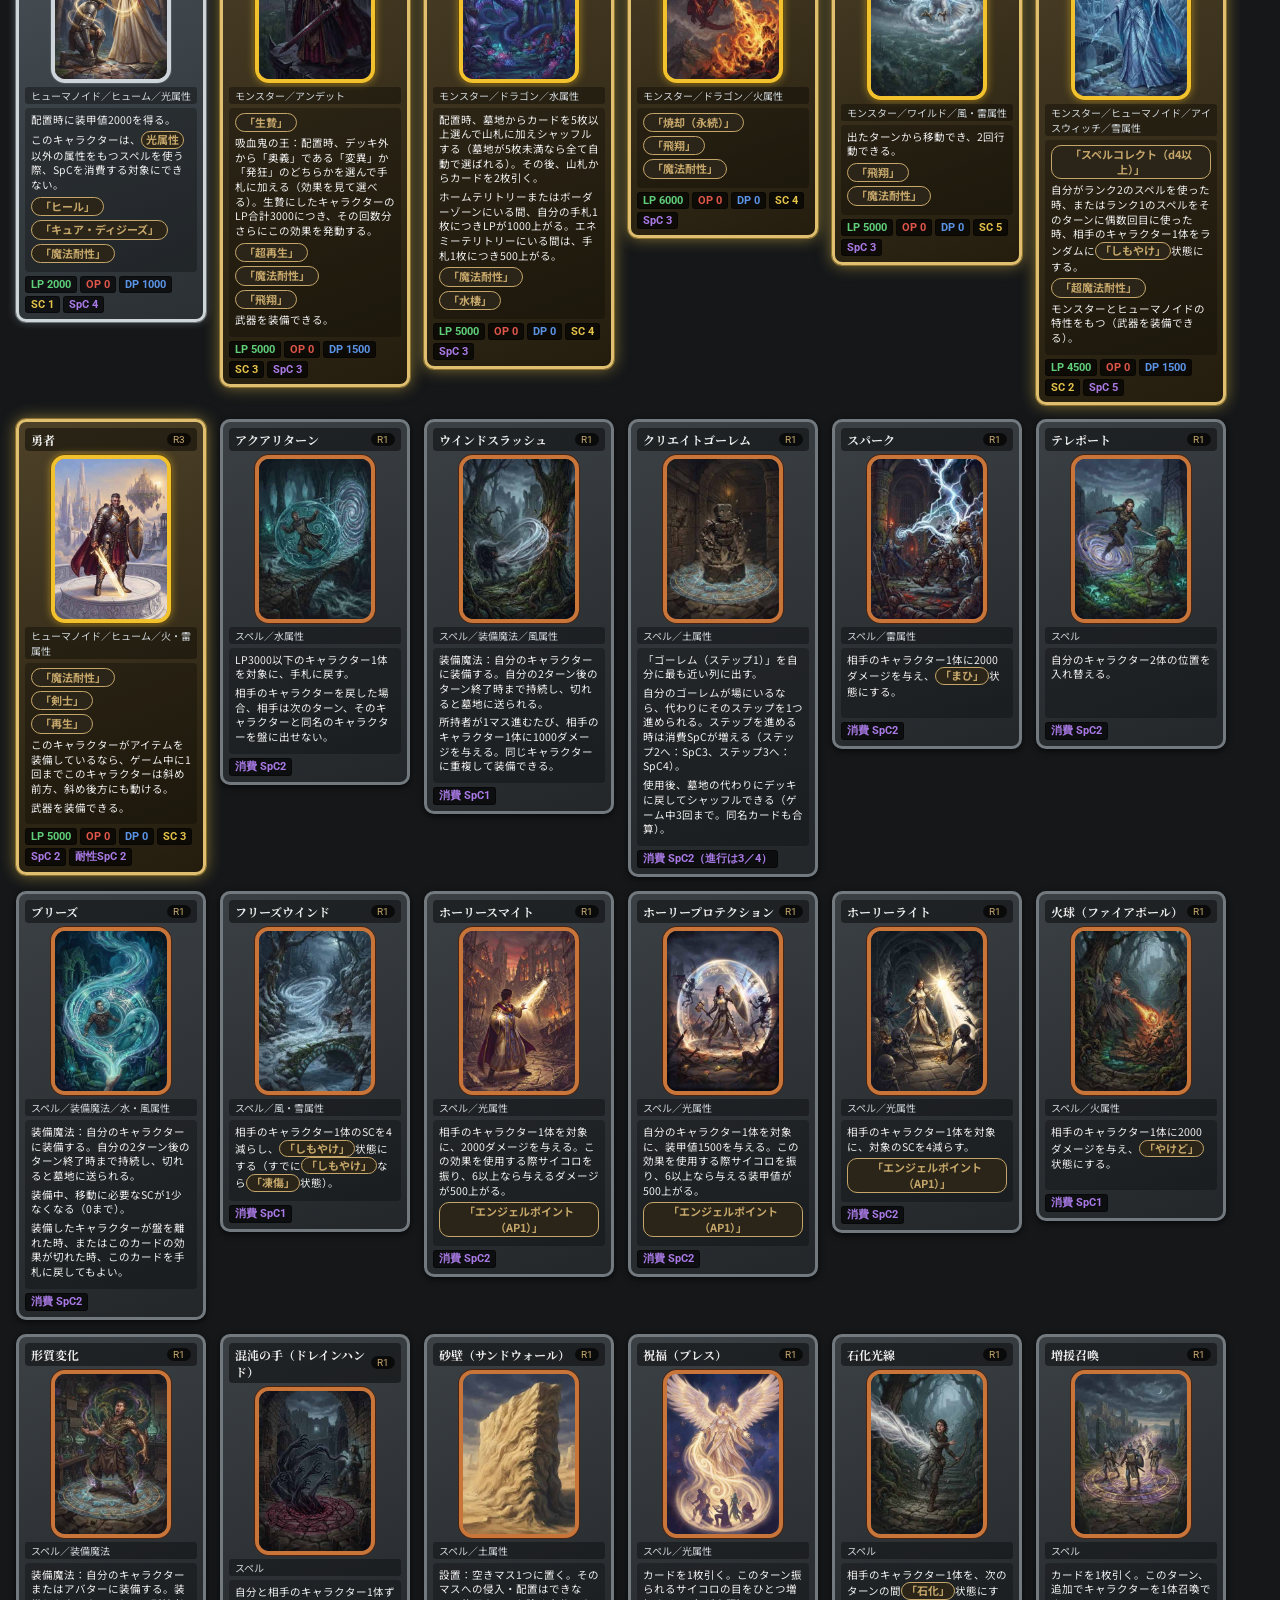
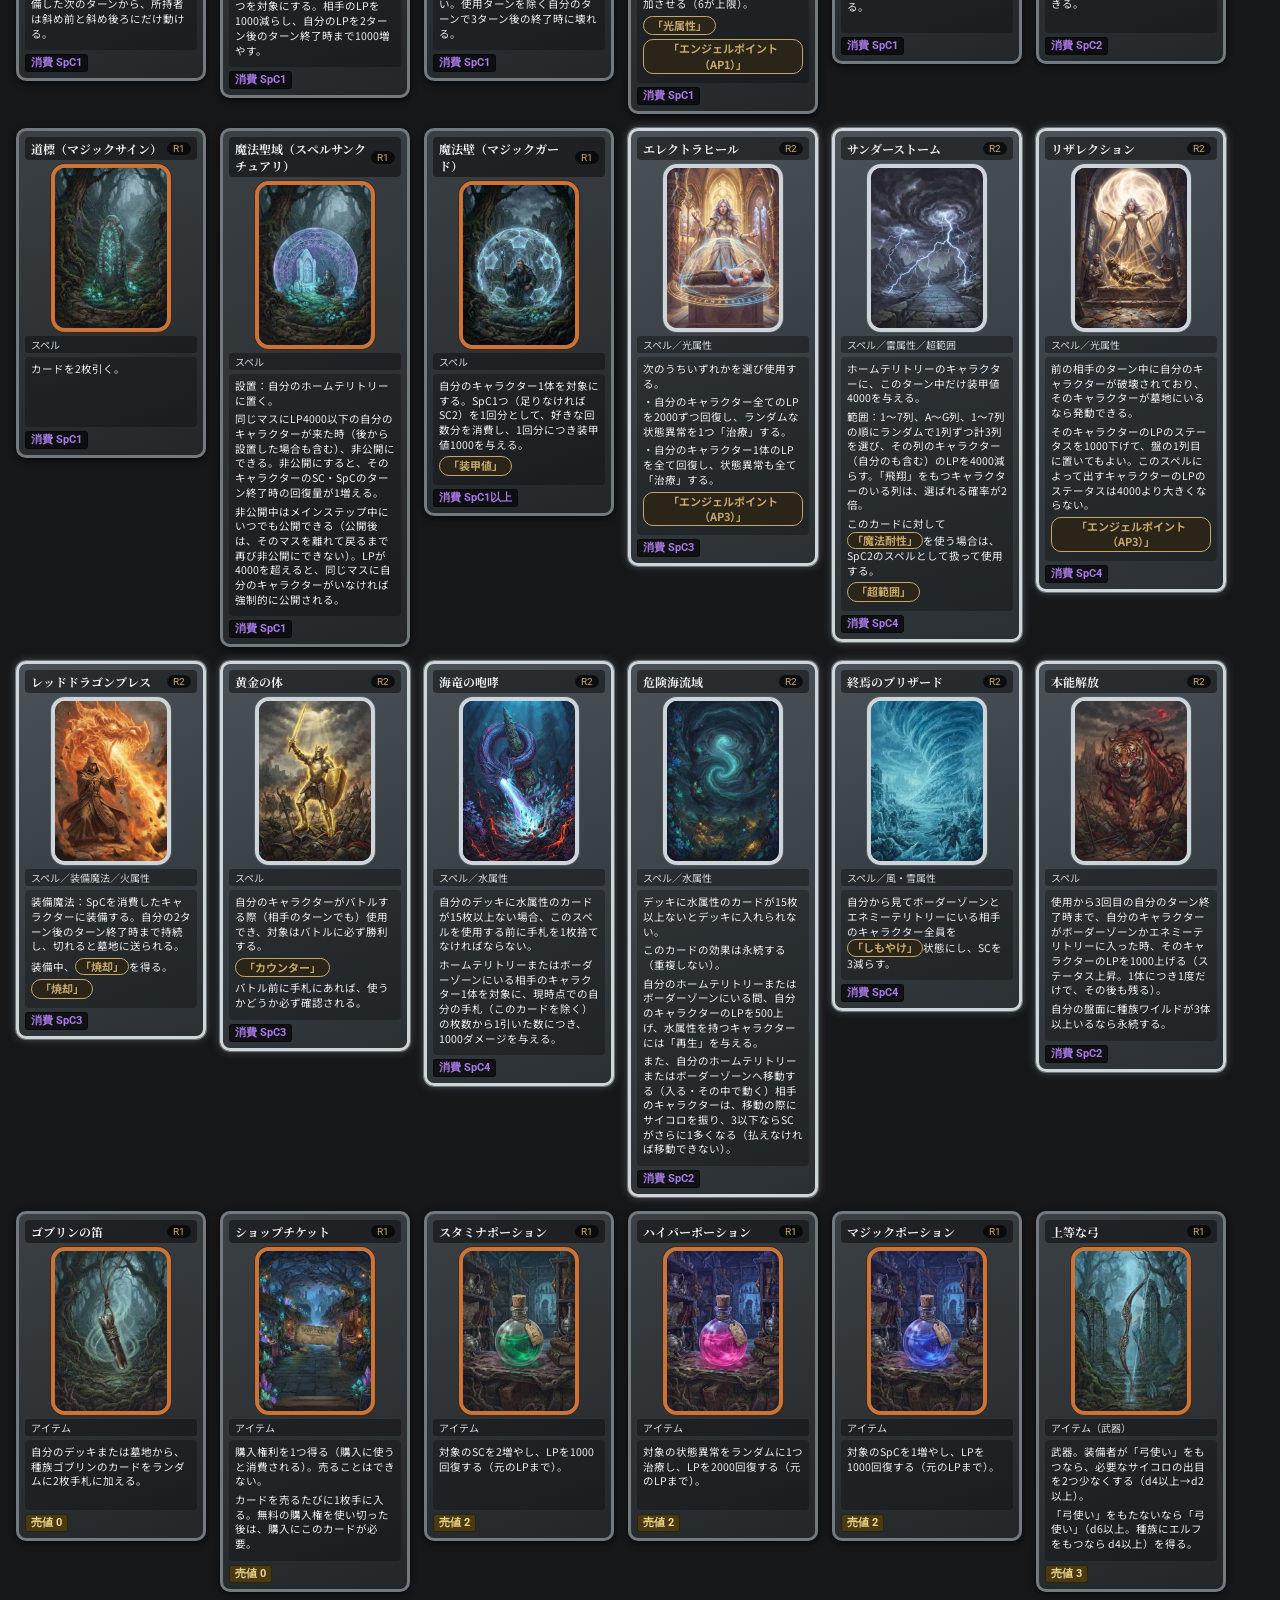
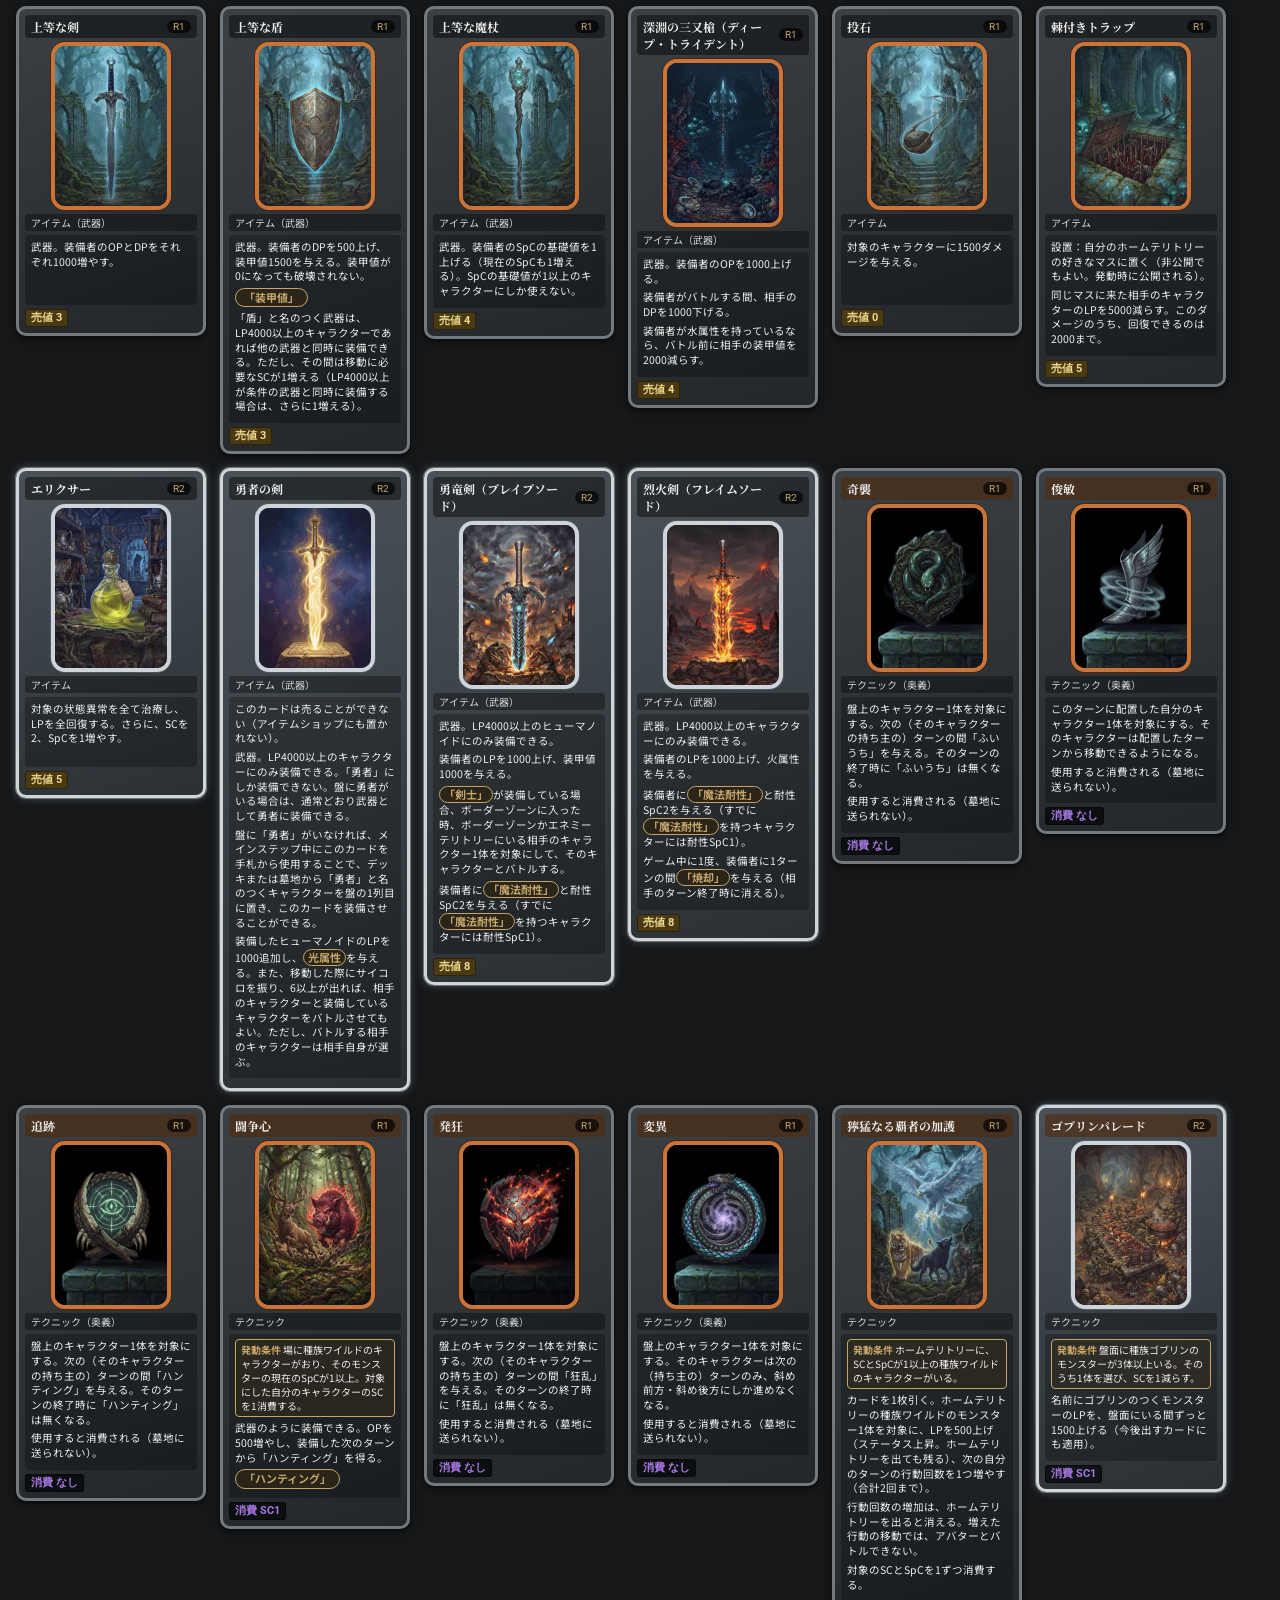
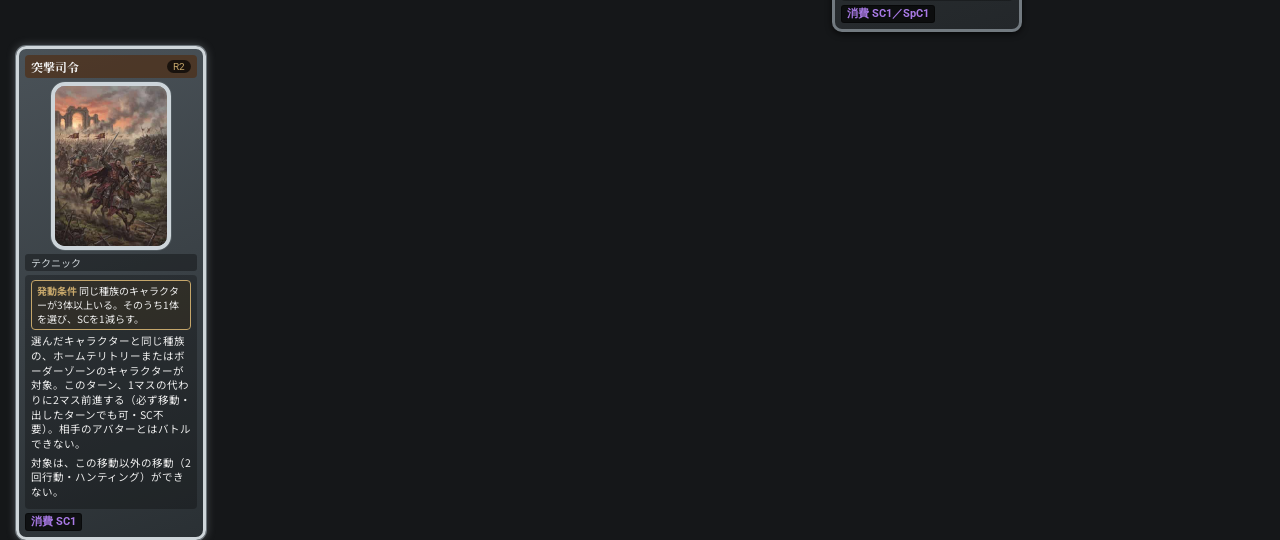
==== commit d74b400a: "Add files via upload 同名のがなければそのままアップロードし、同名のファイルは更新して。" ====
--- a/index.html
+++ b/index.html
@@ -8,8 +8,8 @@
 <button data-s="cards">① カード一覧</button><button data-s="builder">② デッキ構築</button><button data-s="prep">③ 対戦準備</button><button data-s="battle">④ 対戦</button></nav><button type="button" id="sfxbtn" class="sfxbtn" title="効果音のオン／オフ" aria-label="効果音のオン／オフ">🔊</button></header>
 <main id="app"></main>
 <div id="dlg"></div><div id="modal"></div><div id="cutin"></div><div id="toast"></div>
-<script src="./art_img.js"></script>
-<script src="./cards.js"></script>
-<script src="./game.js"></script>
-<script src="./ui.js"></script>
+<script src="art_img.js"></script>
+<script src="cards.js"></script>
+<script src="game.js"></script>
+<script src="ui.js"></script>
 </body></html>
--- a/style.css
+++ b/style.css
@@ -376,3 +376,6 @@
 .zleg{font:inherit;font-size:11px;color:var(--text);background:#2a2d31;border:1px solid #555d64;border-radius:12px;padding:3px 10px;cursor:pointer;min-height:26px}
 .zleg.off{opacity:.55;text-decoration:line-through}
 @media(max-width:700px){.zleg{min-height:38px;font-size:12px}}
+
+.rankA{background:linear-gradient(160deg,#3a3f5c,#1a1c30);border:3px solid #e6e8ff;box-shadow:0 0 0 1px #8a90c8,0 0 16px #b8c0ffaa}
+.card.rankA .c-art{border-color:#e6e8ff;box-shadow:0 0 0 1px #5a5f9a,0 0 8px #c8d0ffaa,inset 0 0 0 1px #ffffffcc}
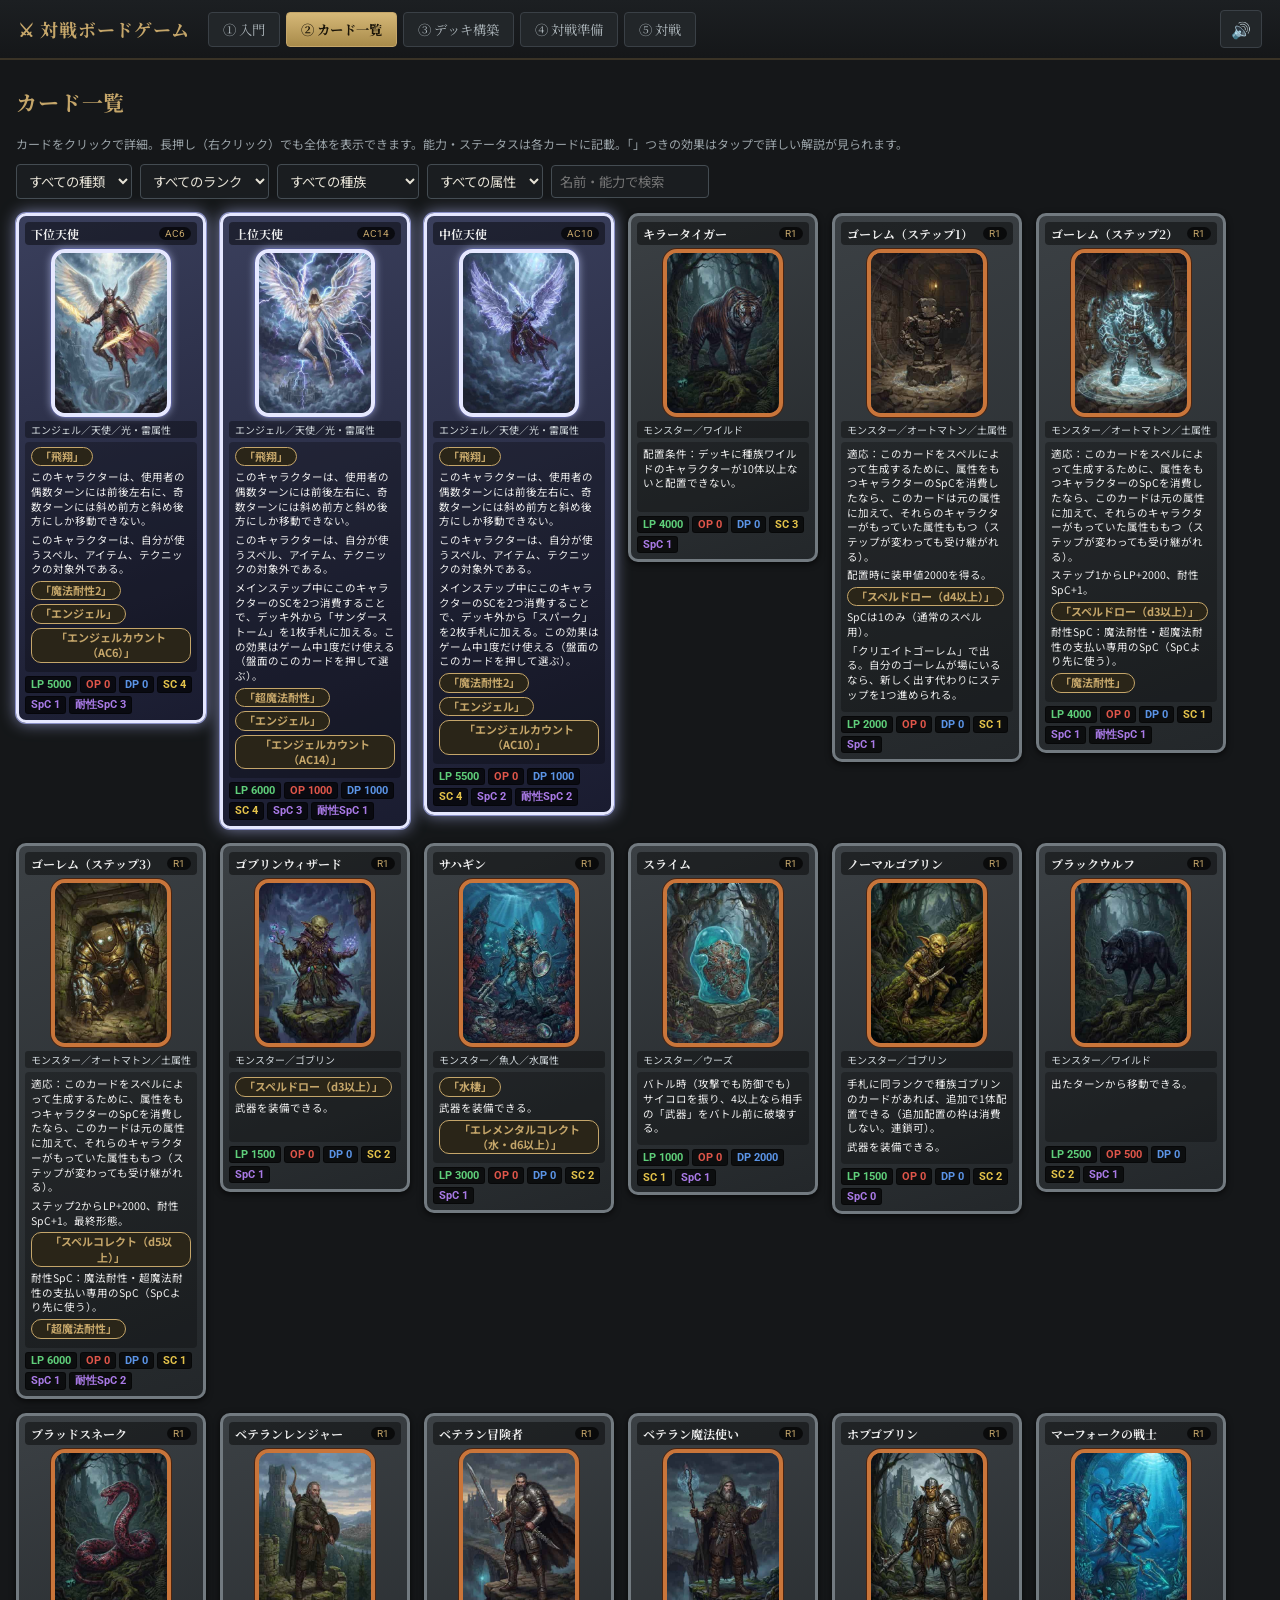
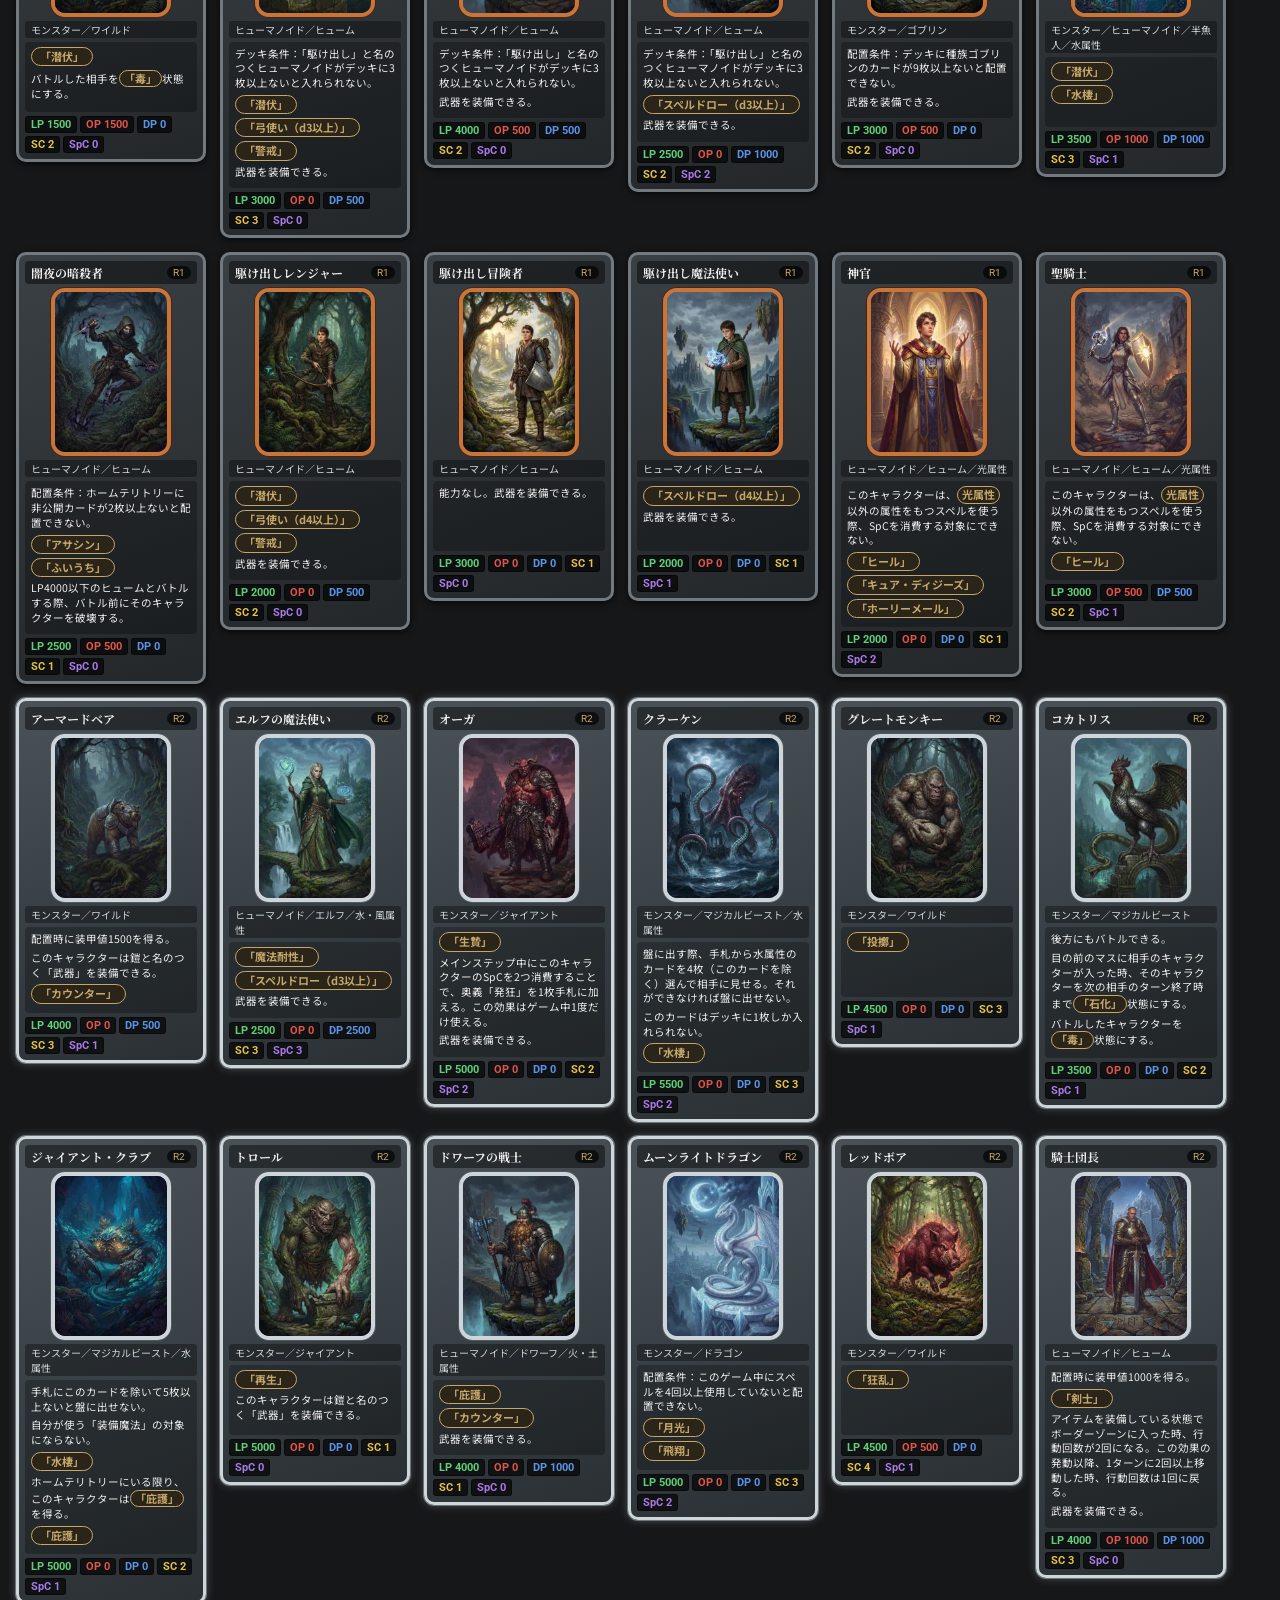
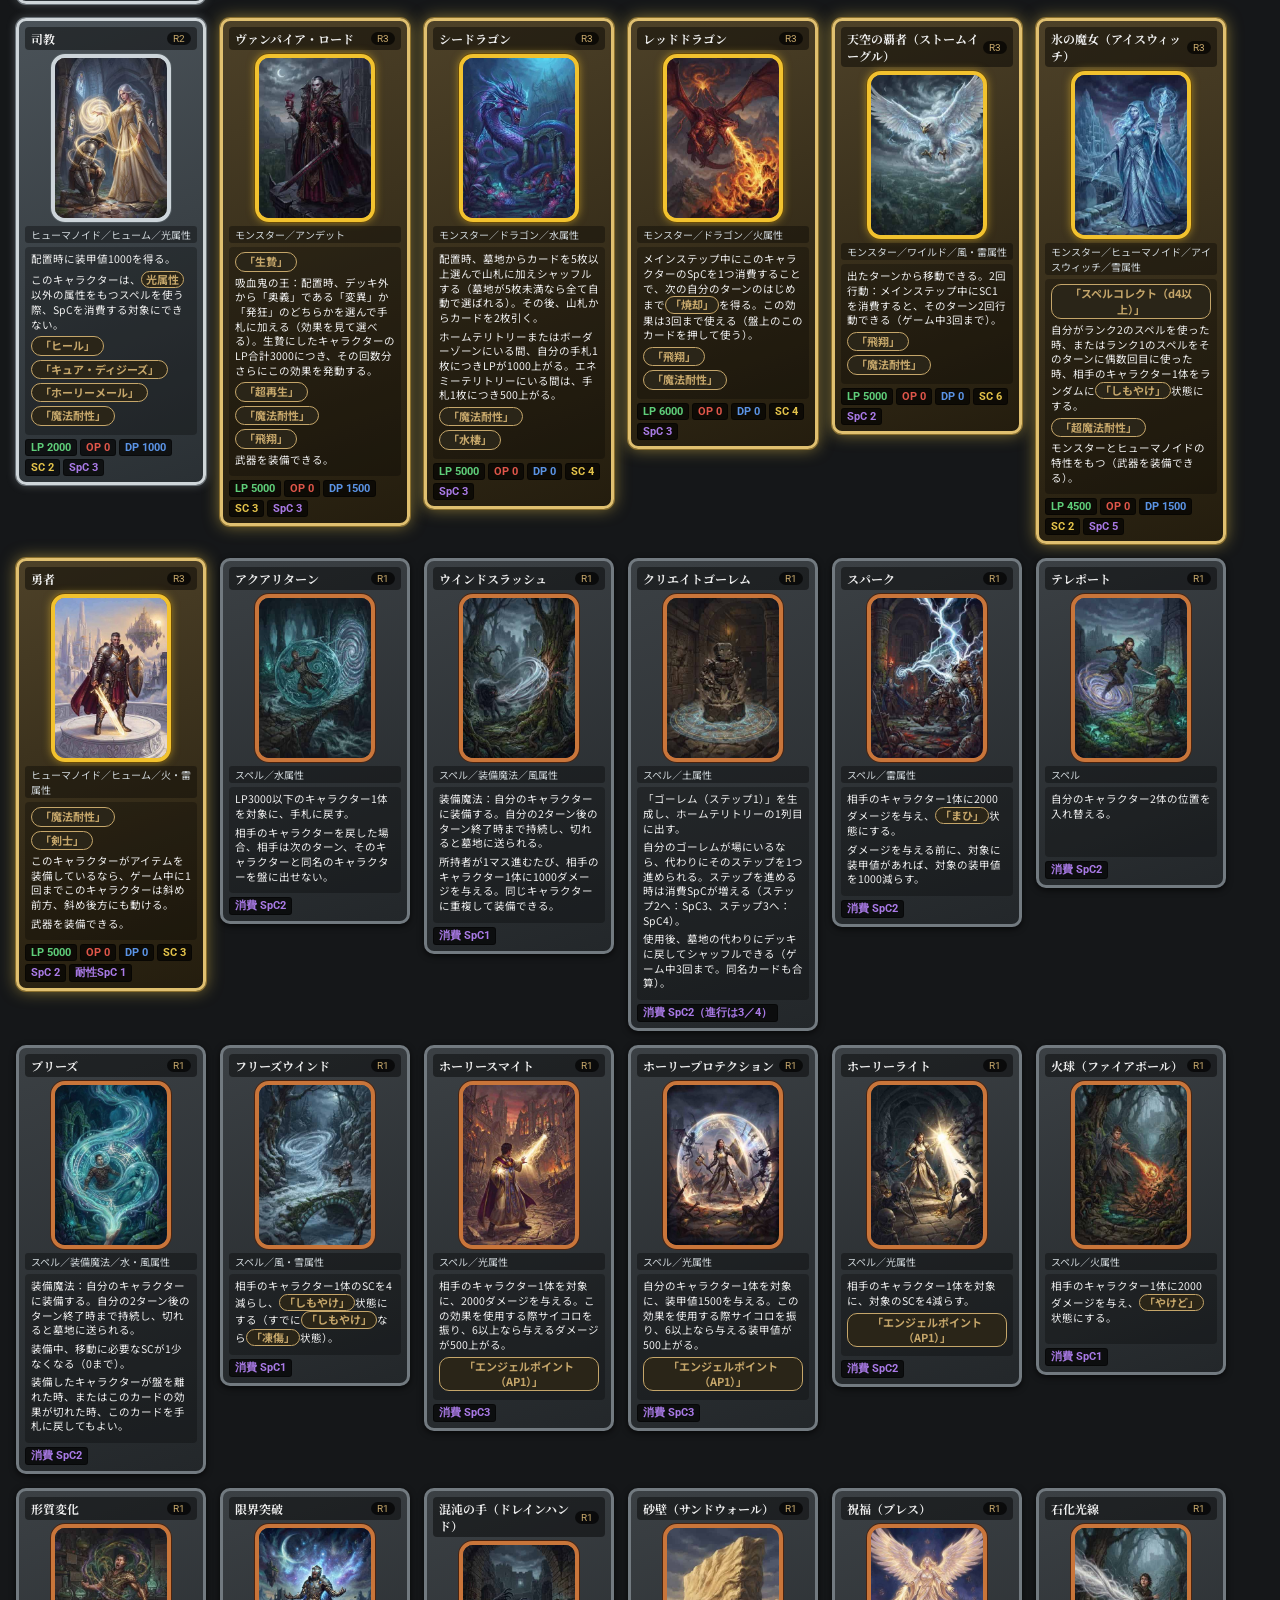
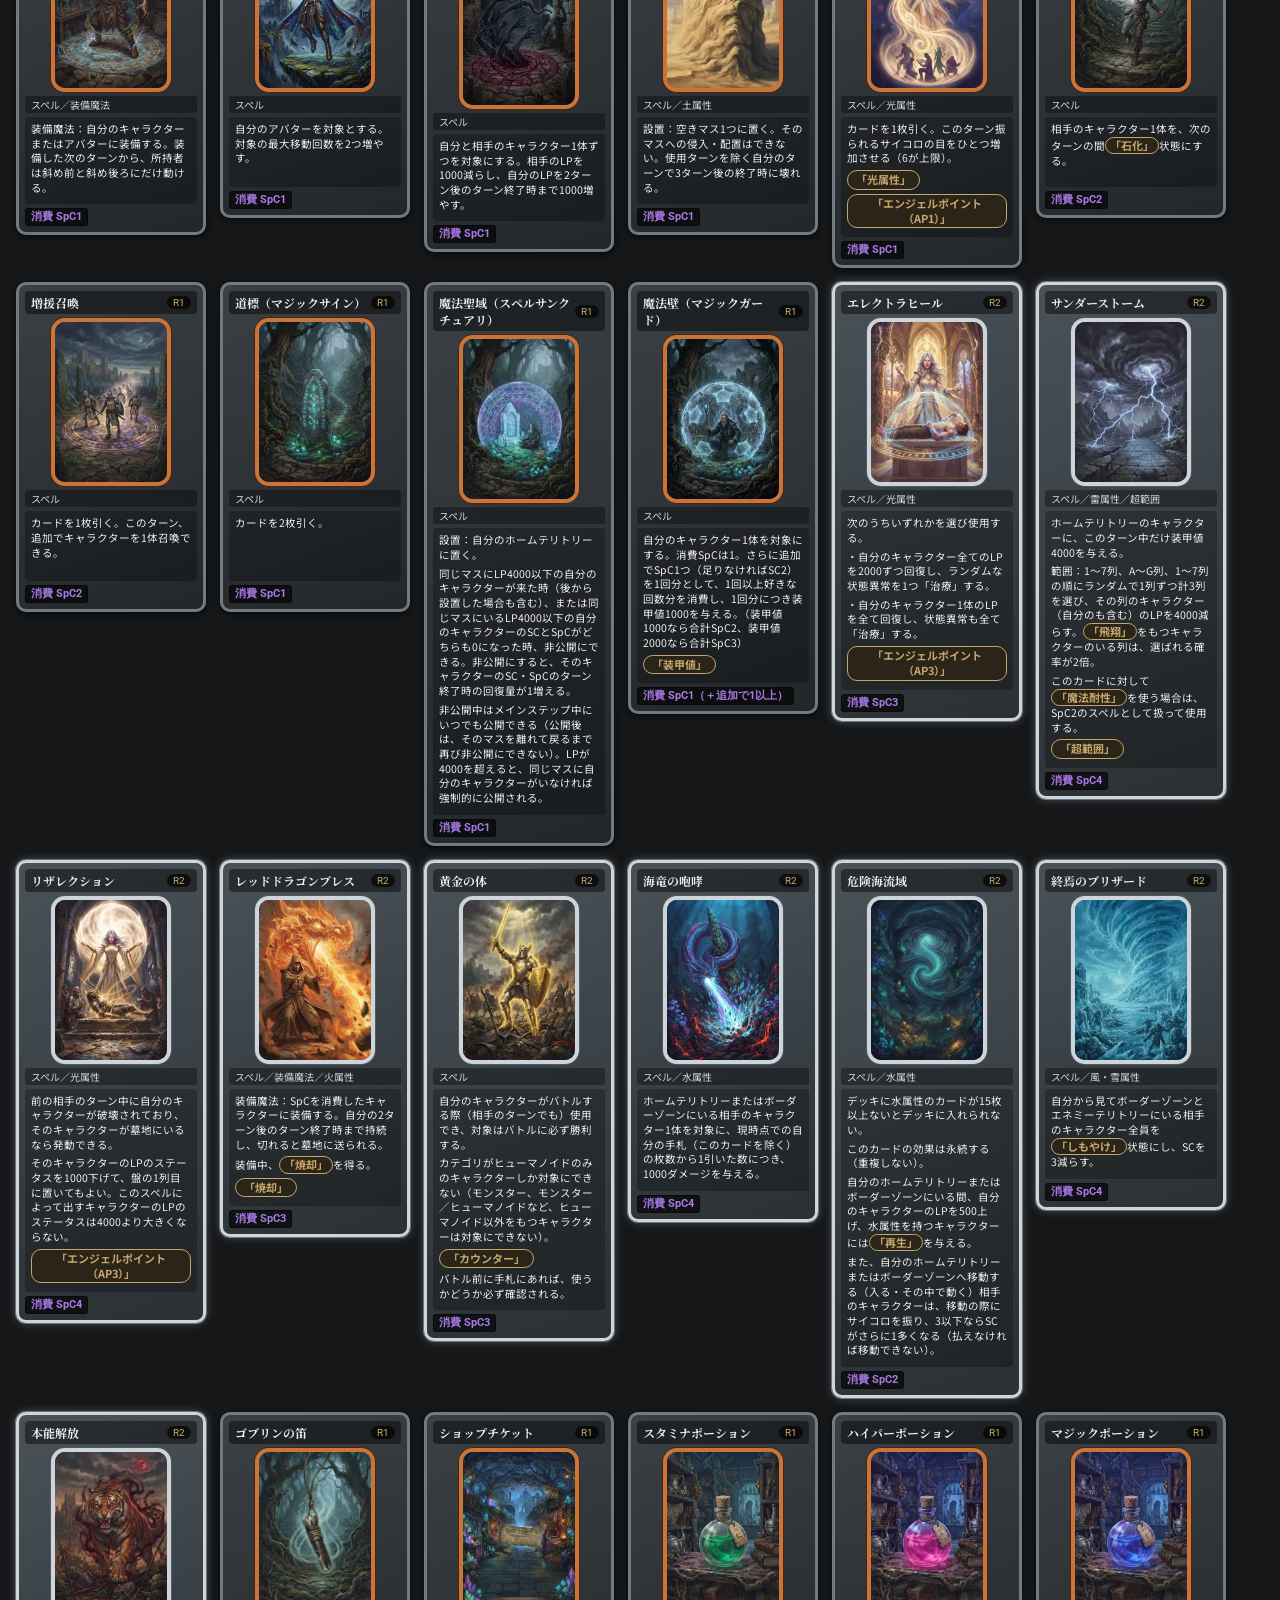
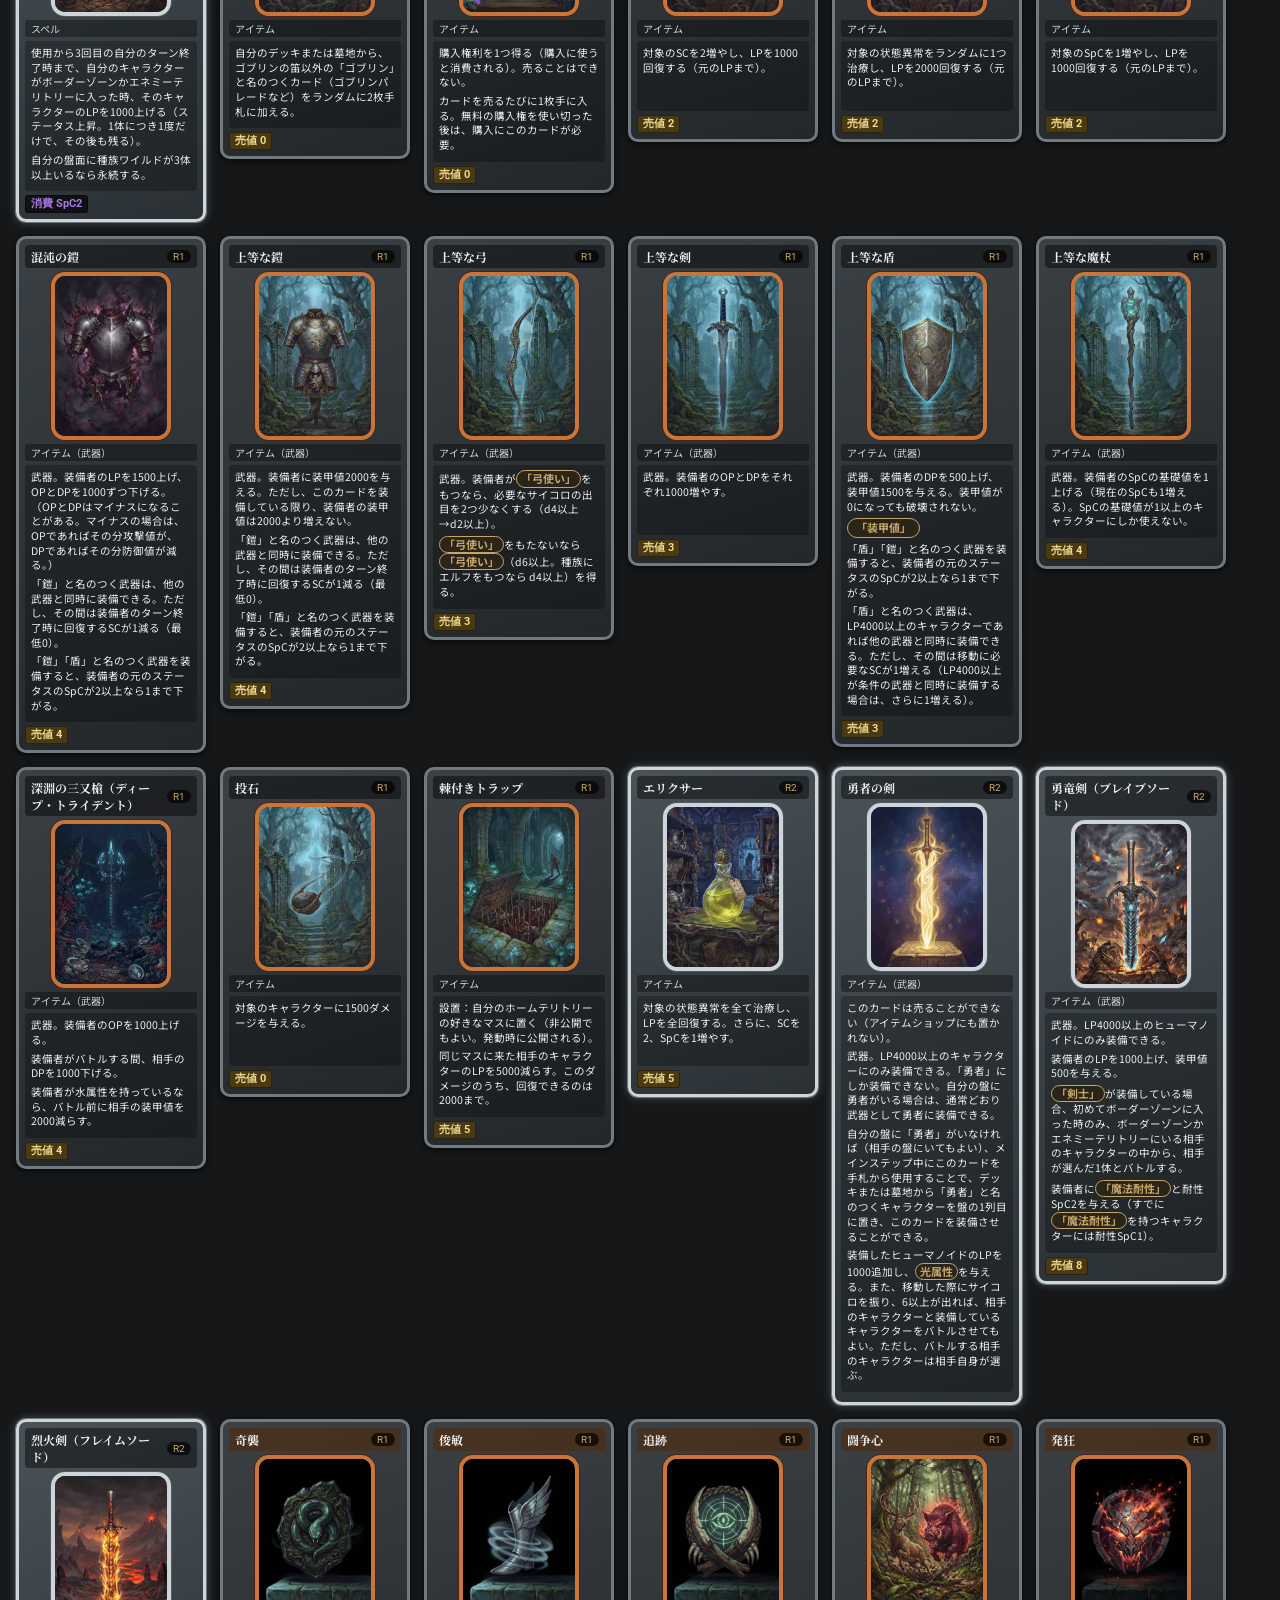
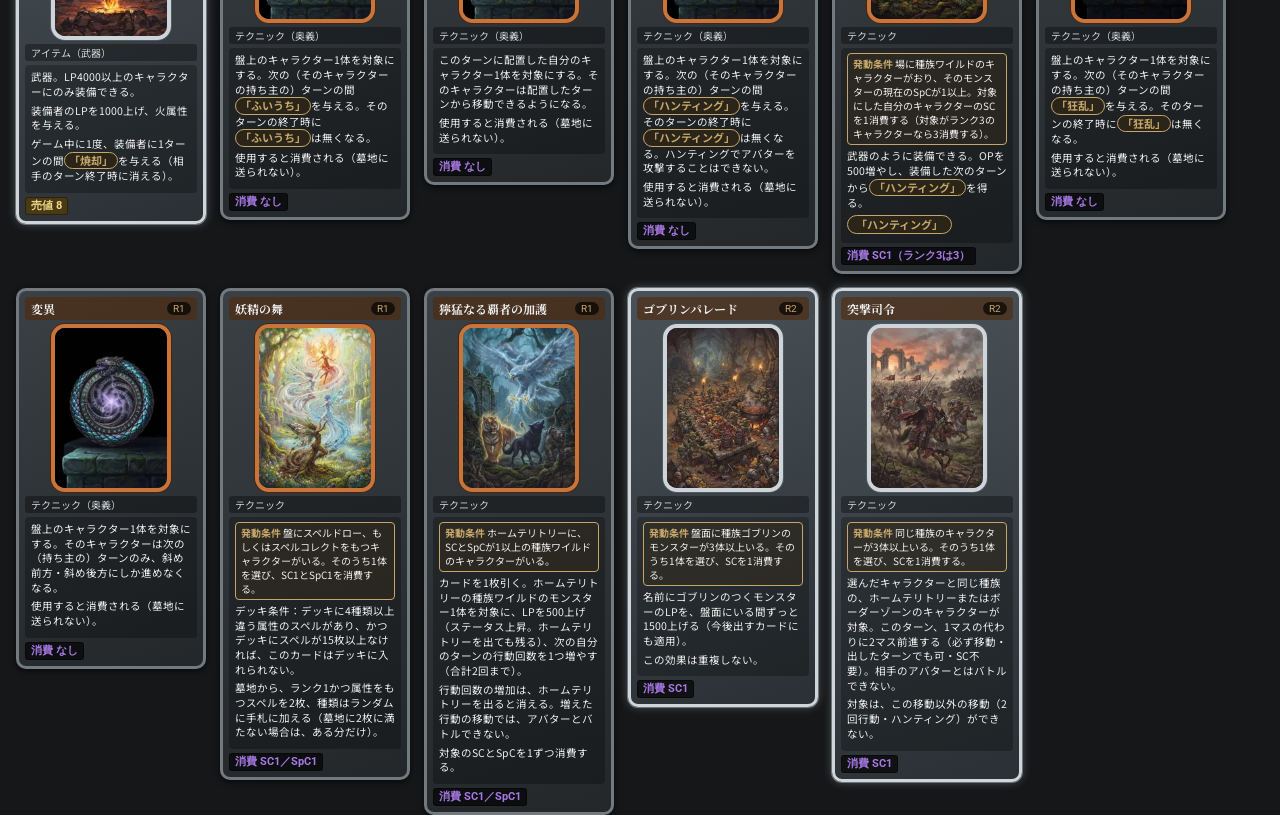
==== commit 94ca1ade: "Add files via upload" ====
--- a/index.html
+++ b/index.html
@@ -5,11 +5,13 @@
 <link rel="stylesheet" href="style.css"></head>
 <body>
 <header><h1>⚔ 対戦ボードゲーム</h1><nav>
-<button data-s="cards">① カード一覧</button><button data-s="builder">② デッキ構築</button><button data-s="prep">③ 対戦準備</button><button data-s="battle">④ 対戦</button></nav><button type="button" id="sfxbtn" class="sfxbtn" title="効果音のオン／オフ" aria-label="効果音のオン／オフ">🔊</button></header>
+<button data-s="beg">① 入門</button><button data-s="cards">② カード一覧</button><button data-s="builder">③ デッキ構築</button><button data-s="prep">④ 対戦準備</button><button data-s="battle">⑤ 対戦</button></nav><button type="button" id="sfxbtn" class="sfxbtn" title="効果音のオン／オフ" aria-label="効果音のオン／オフ">🔊</button></header>
 <main id="app"></main>
 <div id="dlg"></div><div id="modal"></div><div id="cutin"></div><div id="toast"></div>
 <script src="art_img.js"></script>
 <script src="cards.js"></script>
 <script src="game.js"></script>
+<script src="beginner_data.js"></script>
+<script src="beginner_core.js"></script>
 <script src="ui.js"></script>
 </body></html>
--- a/style.css
+++ b/style.css
@@ -62,6 +62,7 @@
 .cell{position:relative;background:linear-gradient(145deg,#4a4e52,#33373b);border:1px solid #1a1c1e;cursor:pointer;overflow:hidden;box-shadow:inset 0 0 8px #0008}
 .cell.t-home{filter:none}.cell.t-border{background:linear-gradient(145deg,#5a5142,#3d372c)}.cell.t-enemy{background:linear-gradient(145deg,#52423f,#38292a)}
 .cell.hl-move{outline:3px solid #4a90e8;outline-offset:-3px;box-shadow:inset 0 0 14px #4a90e8aa}
+.cell.prev{outline-style:dashed;opacity:.85}
 .cell.hl-attack{outline:3px solid #e24a3a;outline-offset:-3px;box-shadow:inset 0 0 14px #e24a3aaa}
 .cell.hl-target{outline:3px solid #a97ae6;outline-offset:-3px;box-shadow:inset 0 0 14px #a97ae6aa}
 .cell.hl-place{outline:3px solid #4a90e8;outline-offset:-3px}
@@ -379,3 +380,89 @@
 
 .rankA{background:linear-gradient(160deg,#3a3f5c,#1a1c30);border:3px solid #e6e8ff;box-shadow:0 0 0 1px #8a90c8,0 0 16px #b8c0ffaa}
 .card.rankA .c-art{border-color:#e6e8ff;box-shadow:0 0 0 1px #5a5f9a,0 0 8px #c8d0ffaa,inset 0 0 0 1px #ffffffcc}
+
+/* 先行＝赤／後攻＝青（盤上のキャラクターの枠と、長押し詳細のカード枠） */
+.unit.o0{border-color:#e03c3c!important}.unit.o1{border-color:#3c82e0!important}
+.unit.o0{box-shadow:0 0 0 1px #e03c3c,0 0 5px #e03c3c99}.unit.o1{box-shadow:0 0 0 1px #3c82e0,0 0 5px #3c82e099}
+.card.own0{box-shadow:0 0 0 5px #e03c3c,0 0 16px #e03c3c99}.card.own1{box-shadow:0 0 0 5px #3c82e0,0 0 16px #3c82e099}
+
+/* 対象の表示（相手側にも見える） */
+.cell.tgtmark{outline:3px solid #ffe14a;outline-offset:-3px;z-index:6;animation:tgtp .5s ease-in-out infinite alternate}
+@keyframes tgtp{from{box-shadow:0 0 4px 1px #ffe14a99,inset 0 0 8px #ffe14a55}to{box-shadow:0 0 16px 5px #ffe14a,inset 0 0 18px #ffe14aaa}}
+#aimbar{display:none;position:fixed;top:8px;left:50%;transform:translateX(-50%);z-index:300;max-width:92vw;padding:8px 14px;border-radius:10px;background:#1b1426f2;color:#fff;font-size:14px;font-weight:700;border:2px solid #ffe14a;box-shadow:0 4px 18px #000a;pointer-events:none;text-align:center}
+#aimbar.o0{border-color:#e03c3c}#aimbar.o1{border-color:#3c82e0}
+
+/* ターン開始カットイン */
+#turncut{display:none;position:fixed;left:0;right:0;top:34%;height:150px;z-index:250;align-items:center;justify-content:center;flex-direction:column;gap:4px;color:#fff;cursor:pointer;background:linear-gradient(90deg,transparent,#000c 12%,#000c 88%,transparent);border-top:3px solid;border-bottom:3px solid}
+#turncut.o0{border-color:#e03c3c;text-shadow:0 0 14px #e03c3c}#turncut.o1{border-color:#3c82e0;text-shadow:0 0 14px #3c82e0}
+#turncut .tcbig{font-family:'Noto Serif JP',serif;font-size:54px;font-weight:900;letter-spacing:.2em}#turncut .tcsub{font-size:26px;font-weight:700;letter-spacing:.15em}
+#turncut.go{animation:tcin 1.4s ease both}
+@keyframes tcin{0%{opacity:0;transform:scaleY(.2)}12%{opacity:1;transform:scaleY(1)}85%{opacity:1}100%{opacity:0}}
+@media(max-width:700px){#turncut .tcbig{font-size:38px}#turncut .tcsub{font-size:20px}}
+
+#modal{z-index:110}
+.askcard{cursor:pointer}
+
+/* スマホ：新しい演出の見た目（パソコンとは別） */
+@media(max-width:700px){
+  #aimbar{left:8px;right:8px;top:6px;transform:none;max-width:none;font-size:12.5px;padding:6px 10px;border-radius:8px}
+  #turncut{top:30%;height:120px}
+  #dlg.hascard{background:transparent;align-items:flex-end;justify-content:center;padding:0 8px 8px}
+  #dlg.hascard .dbox{width:100%;max-width:none;max-height:52vh;overflow:auto;box-shadow:0 -6px 24px #000,0 0 0 3px #0008}
+  #dlg.hascard .askcard{margin:2px 0 4px!important;gap:6px!important}
+  #dlg.hascard .askcard .card.sm{zoom:.62}
+  #dlg.hascard .askcard .note{font-size:11px}
+  #dlg.hascard .dbox p{font-size:13px;margin:4px 0}
+  #dlg.hascard .dbtn{flex-direction:row;gap:6px}#dlg.hascard .dbtn .btn{flex:1;min-height:44px}
+  .cell.tgtmark{outline-width:3px}
+}
+/* パソコン：カットインは大きめ、確認ダイアログは右側に固定して盤を隠さない */
+@media(min-width:1001px){
+  #turncut{height:170px}#turncut .tcbig{font-size:64px}#turncut .tcsub{font-size:30px}
+  #aimbar{font-size:15px;top:12px}
+}
+
+/* バトル確認ダイアログ（黄金の体など）：誰と誰のバトルか */
+.askbt{display:flex;align-items:center;justify-content:center;gap:8px;margin:4px 0}
+.askbt .btside{flex:1;text-align:center;cursor:pointer;border-radius:10px;padding:4px;border:2px solid #888;background:#0003}
+.askbt .btside.o0{border-color:#e03c3c}.askbt .btside.o1{border-color:#3c82e0}
+.askbt .btlab{font-size:12px;font-weight:800}.askbt .btnm{font-size:13px;font-weight:700}.askbt .btst{font-size:12px;color:#ddd}
+.askbt .btvs{font-size:26px}.askbt .card.sm{margin:0 auto}
+@media(max-width:700px){#dlg .askbt .card.sm{zoom:.5!important}.askbt .btnm,.askbt .btst{font-size:11px}.askbt .btvs{font-size:20px}}
+@media(min-width:1001px){#dlg.dock .askbt .card.sm{zoom:.5!important}#dlg.dock .askbt .btnm,#dlg.dock .askbt .btst{font-size:11px}}
+
+/* 「〜の入力を待っています」「バトル開始までお待ちください」：画面がずれないよう、手前に固定表示 */
+#waitfloat{position:fixed;left:50%;bottom:16px;transform:translateX(-50%);z-index:260;max-width:92vw;padding:10px 18px;border-radius:12px;background:#2a2108f2;color:#ffe9a8;border:2px solid #d4b04a;font-weight:700;font-size:15px;box-shadow:0 6px 22px #000b;pointer-events:none;text-align:center;animation:wf 1.4s ease-in-out infinite alternate}
+@keyframes wf{from{opacity:.75}to{opacity:1}}
+@media(max-width:700px){#waitfloat{bottom:10px;font-size:13px;padding:8px 12px;left:8px;right:8px;transform:none;max-width:none}}
+@media(min-width:1001px){#waitfloat{bottom:22px;font-size:17px}}
+/* 盤上のキャラクターの効果発動カットイン（ターンプレイヤーの色） */
+#abcut{display:none;position:fixed;left:0;right:0;top:40%;height:84px;z-index:255;align-items:center;justify-content:center;color:#fff;font-size:30px;font-weight:900;letter-spacing:.1em;background:linear-gradient(90deg,transparent,#000d 10%,#000d 90%,transparent);border-top:3px solid;border-bottom:3px solid;pointer-events:none}
+#abcut.o0{border-color:#e03c3c;text-shadow:0 0 12px #e03c3c}#abcut.o1{border-color:#3c82e0;text-shadow:0 0 12px #3c82e0}
+#abcut.go{animation:abin .5s ease both}@keyframes abin{0%{opacity:0;transform:scaleY(.3)}25%{opacity:1;transform:scaleY(1)}100%{opacity:1}}
+@media(max-width:700px){#abcut{font-size:19px;height:64px;top:36%}}
+@media(min-width:1001px){#abcut{font-size:38px;height:100px}}
+/* スマホ：投了ボタンは小さく控えめに（誤タップ防止）。確認ダイアログも出る */
+@media(max-width:700px){.btn[data-act="giveup"]{flex:0 0 auto!important;width:auto!important;min-height:34px!important;padding:4px 12px!important;font-size:12px!important;margin-left:auto}}
+
+/* ===== 初心者モード（入門）===== */
+#coach{position:fixed;z-index:260;background:linear-gradient(#262a2e,#171a1d);border:2px solid var(--gold);border-radius:10px;box-shadow:0 6px 24px #000c;padding:8px 10px;font-size:13px;line-height:1.55;display:none}
+#coach .coachhead{display:flex;align-items:center;gap:6px;margin-bottom:4px}#coach .coachhead b{flex:1;font-family:'Noto Serif JP',serif;color:var(--gold);font-size:13px}
+#coach .coachico{font-size:20px}#coach .coachsay{margin:2px 0 6px}#coach .coachbtn{display:flex;gap:6px;flex-wrap:wrap;align-items:center}
+#coach.flash{animation:coachflash .6s}@keyframes coachflash{0%,100%{box-shadow:0 6px 24px #000c}50%{box-shadow:0 0 0 4px #e0564a,0 6px 24px #000c}}
+@media(min-width:1001px){#coach{left:10px;bottom:10px;width:290px}}
+@media(max-width:1000px){#coach{left:0;right:0;top:0;bottom:auto;width:auto;max-height:34vh;overflow:auto;z-index:90;border-radius:0 0 10px 10px;border-width:0 0 2px 0;padding:5px 10px}body.coachon{padding-top:var(--coachh,0px)}#coach.mini{right:auto;border-radius:0 0 10px 0;border-width:0 2px 2px 0}#coach .coachsay{margin:0 0 4px;font-size:12.5px;line-height:1.4}#coach .coachbtn .btn{min-height:34px}#begdanger{top:calc(var(--coachh,0px) + 6px)}body.coachon .minibar,body.coachon .pkpanel{top:var(--coachh,0px)}}
+#coach.mini{width:auto;right:auto}#coach.mini .coachhead b{display:none}
+.coachhl{outline:4px solid #4ad0ff!important;outline-offset:-4px;animation:coachpulse 1s infinite;z-index:5}
+@keyframes coachpulse{50%{box-shadow:0 0 14px 4px #4ad0ffcc}}
+#begdanger{position:fixed;top:6px;left:50%;transform:translateX(-50%);z-index:270;background:#6e1f1f;border:2px solid #ff8a7a;color:#fff;padding:6px 14px;border-radius:20px;font-weight:700;font-size:13px;display:none;max-width:94vw;text-align:center;box-shadow:0 4px 14px #000a}
+.begdlg{position:fixed;inset:0;z-index:400;display:flex;align-items:center;justify-content:center;background:#000a}
+.begintro{border-color:var(--gold)}
+
+/* 相手の番などで押せないボタンは消さずに暗くする（画面が動かないように） */
+.turnbar .btn:disabled{opacity:.35;filter:grayscale(.7);cursor:not-allowed;pointer-events:none}
+
+/* ターンバーの文字の長さが変わっても行の折り返しが変わらず、画面が動かないようにする */
+.turnbar .badge{white-space:nowrap}
+.turnbar .phasebadge{display:inline-block;min-width:9.5em;text-align:center;box-sizing:border-box}
+.turnbar{min-height:44px}
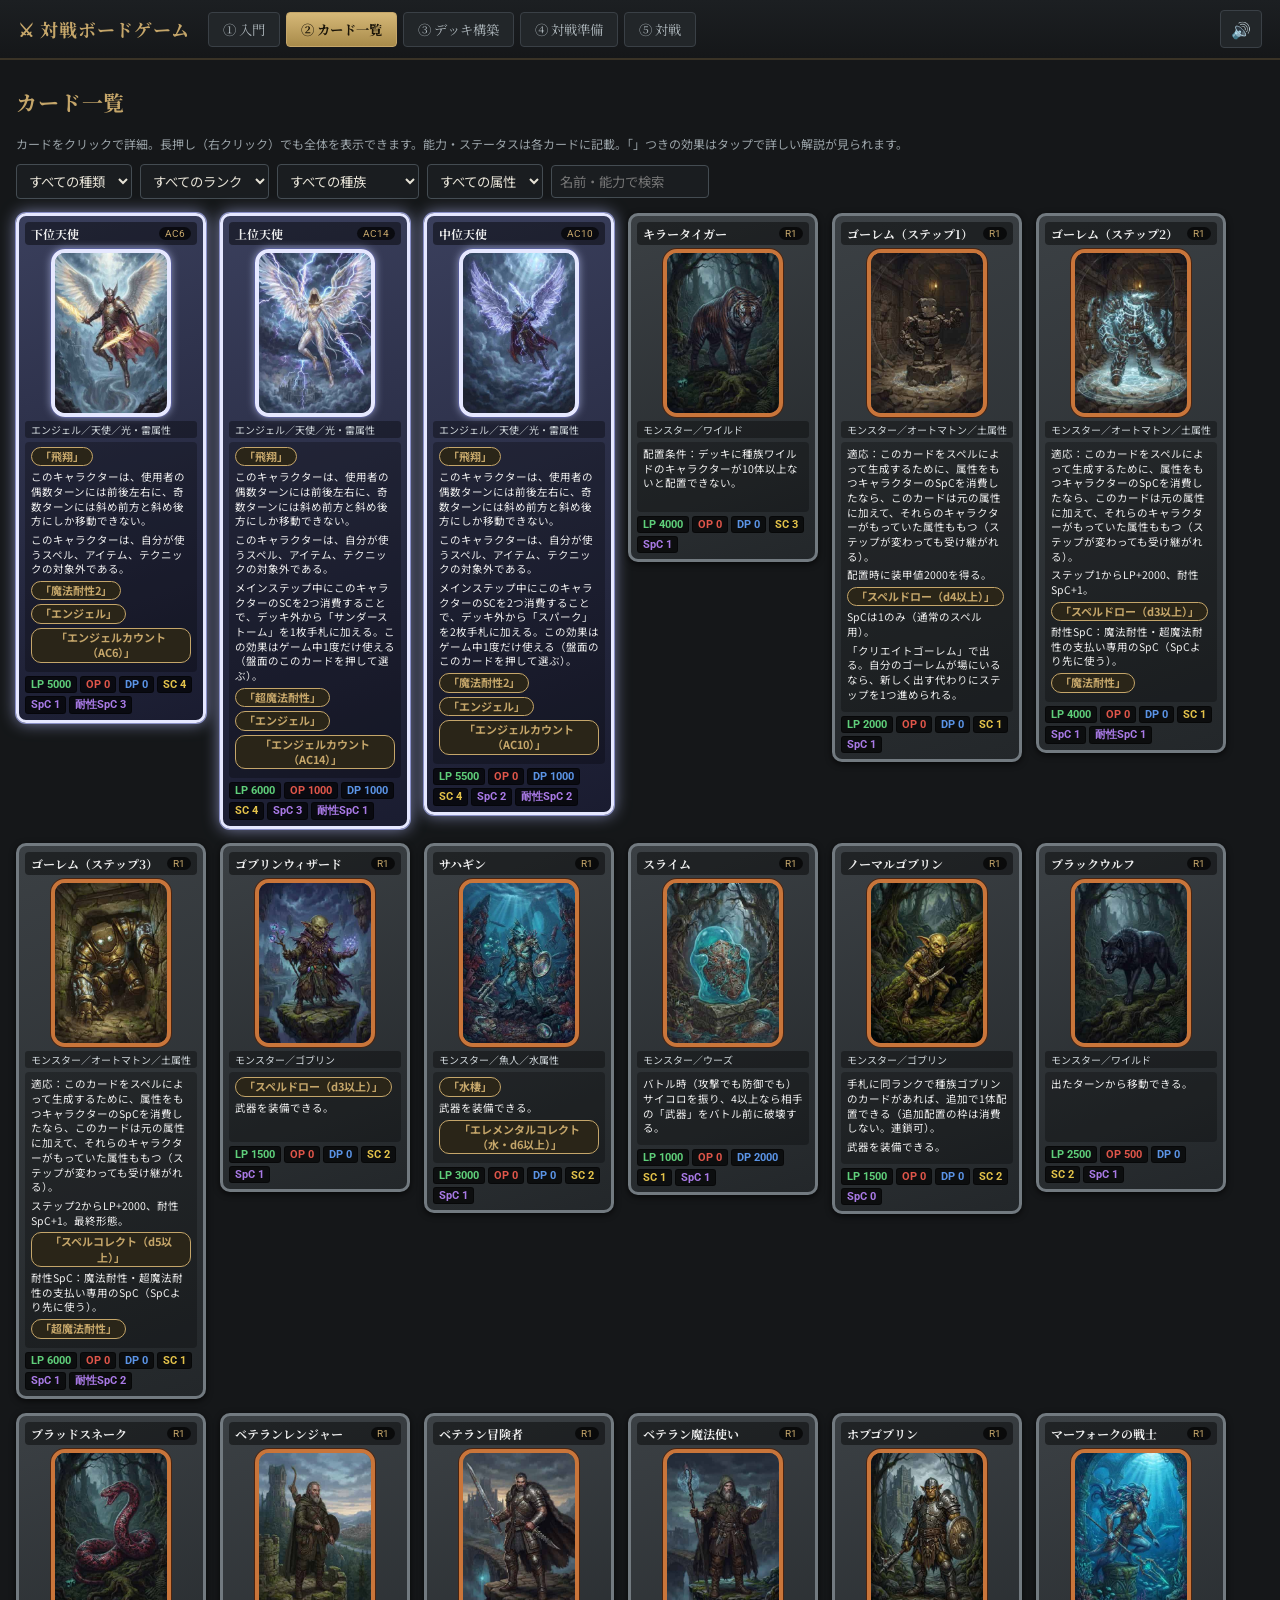
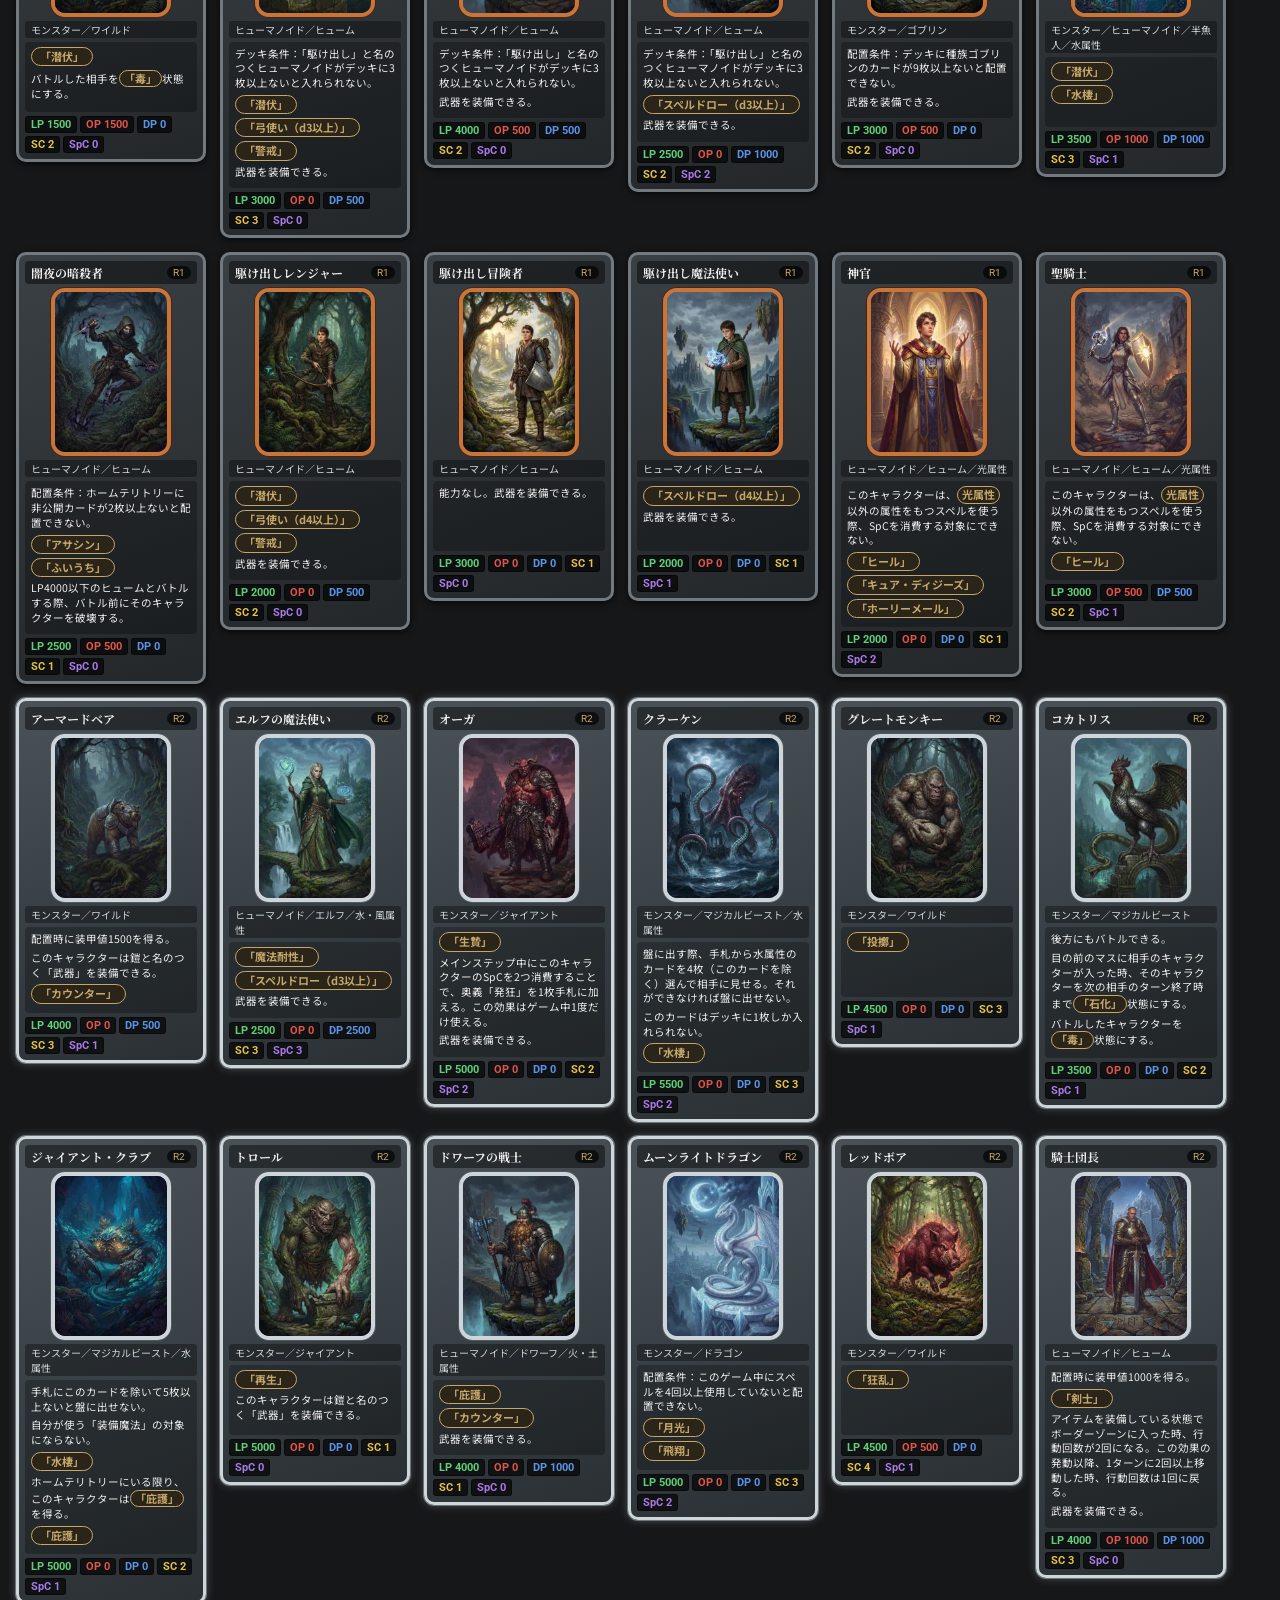
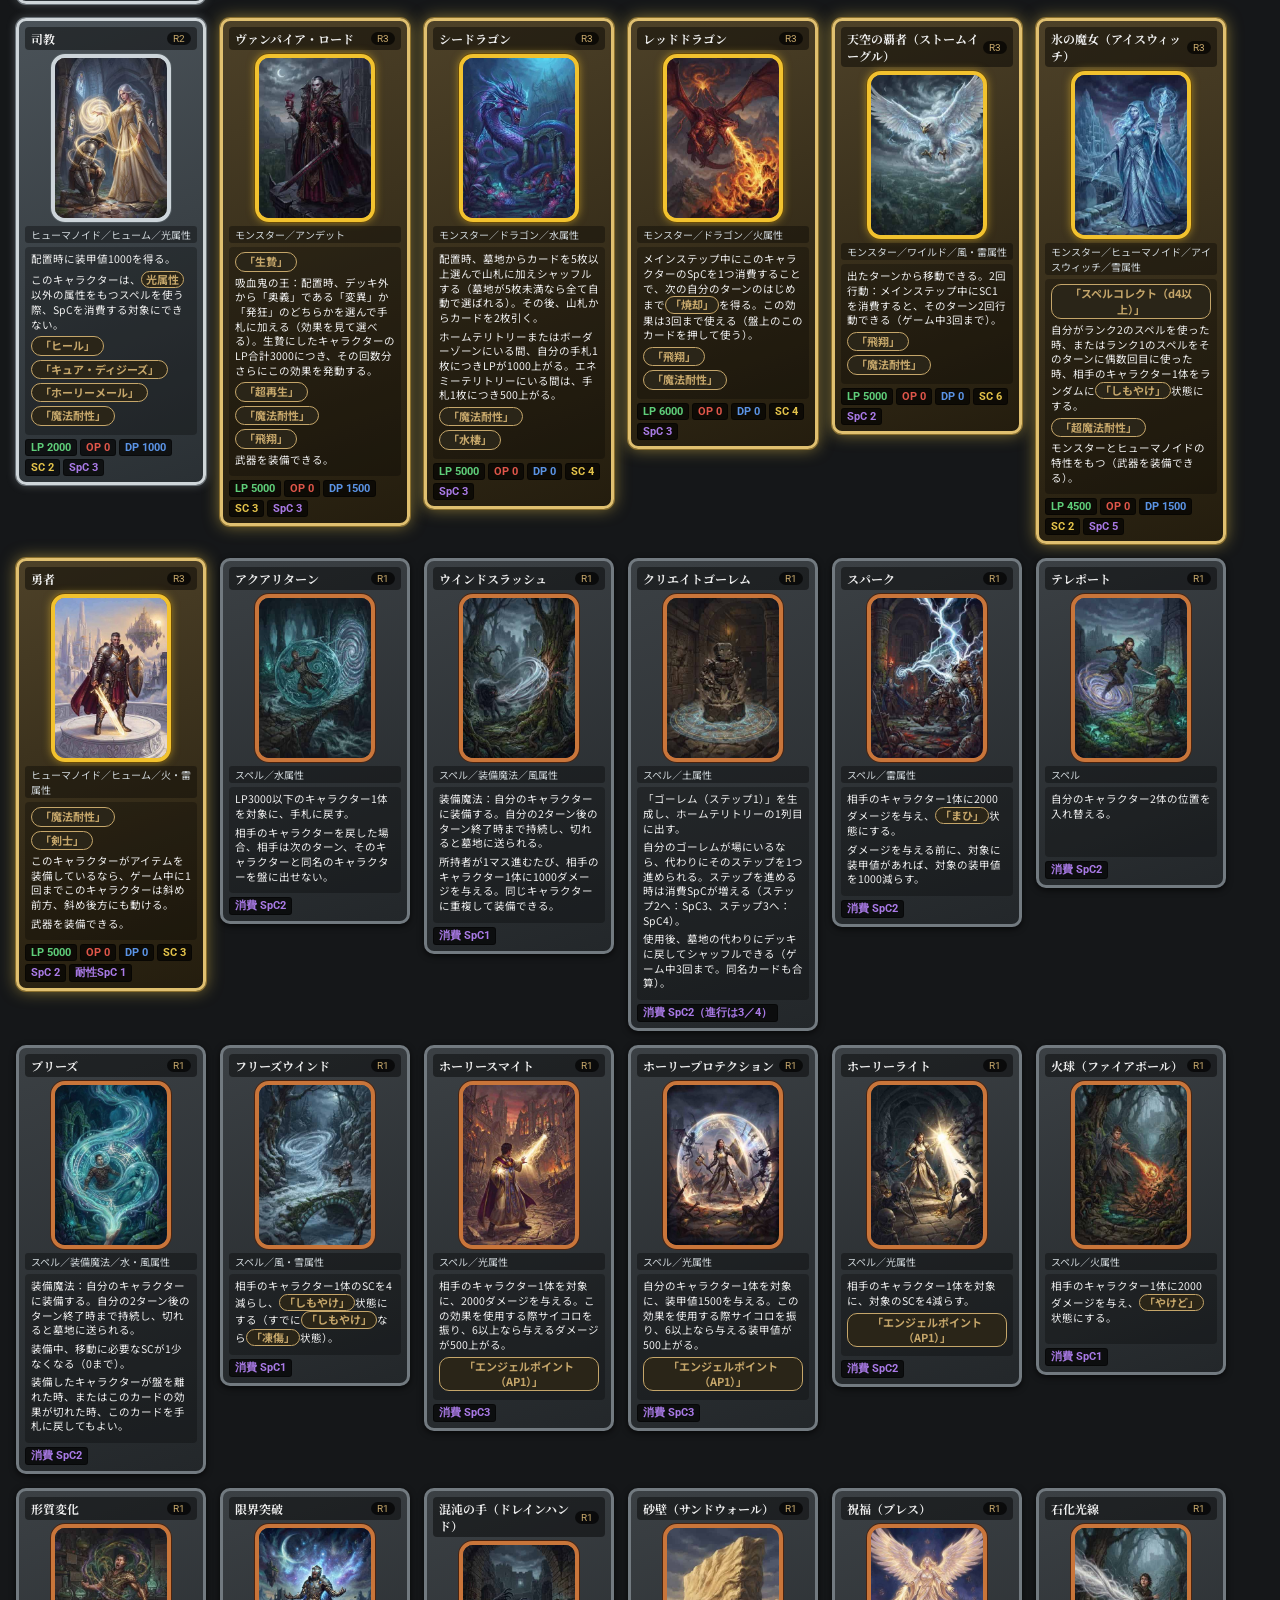
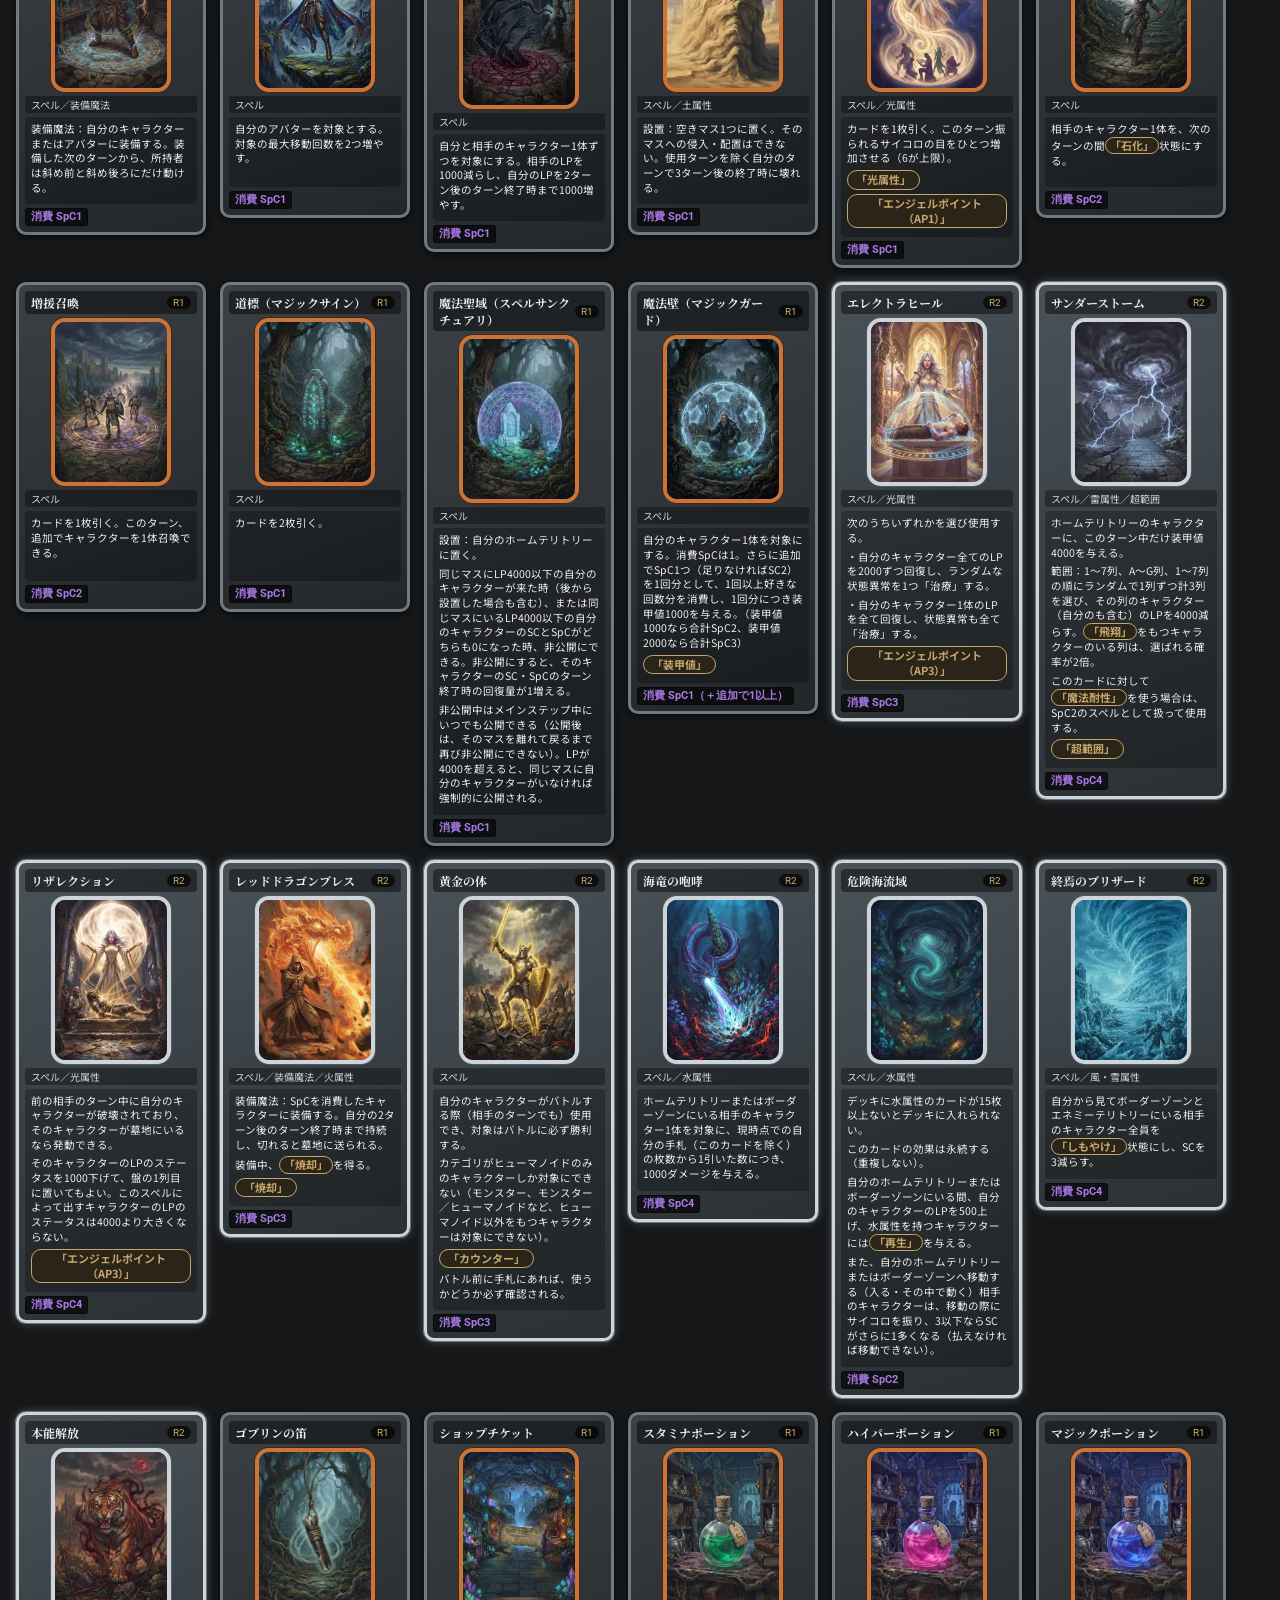
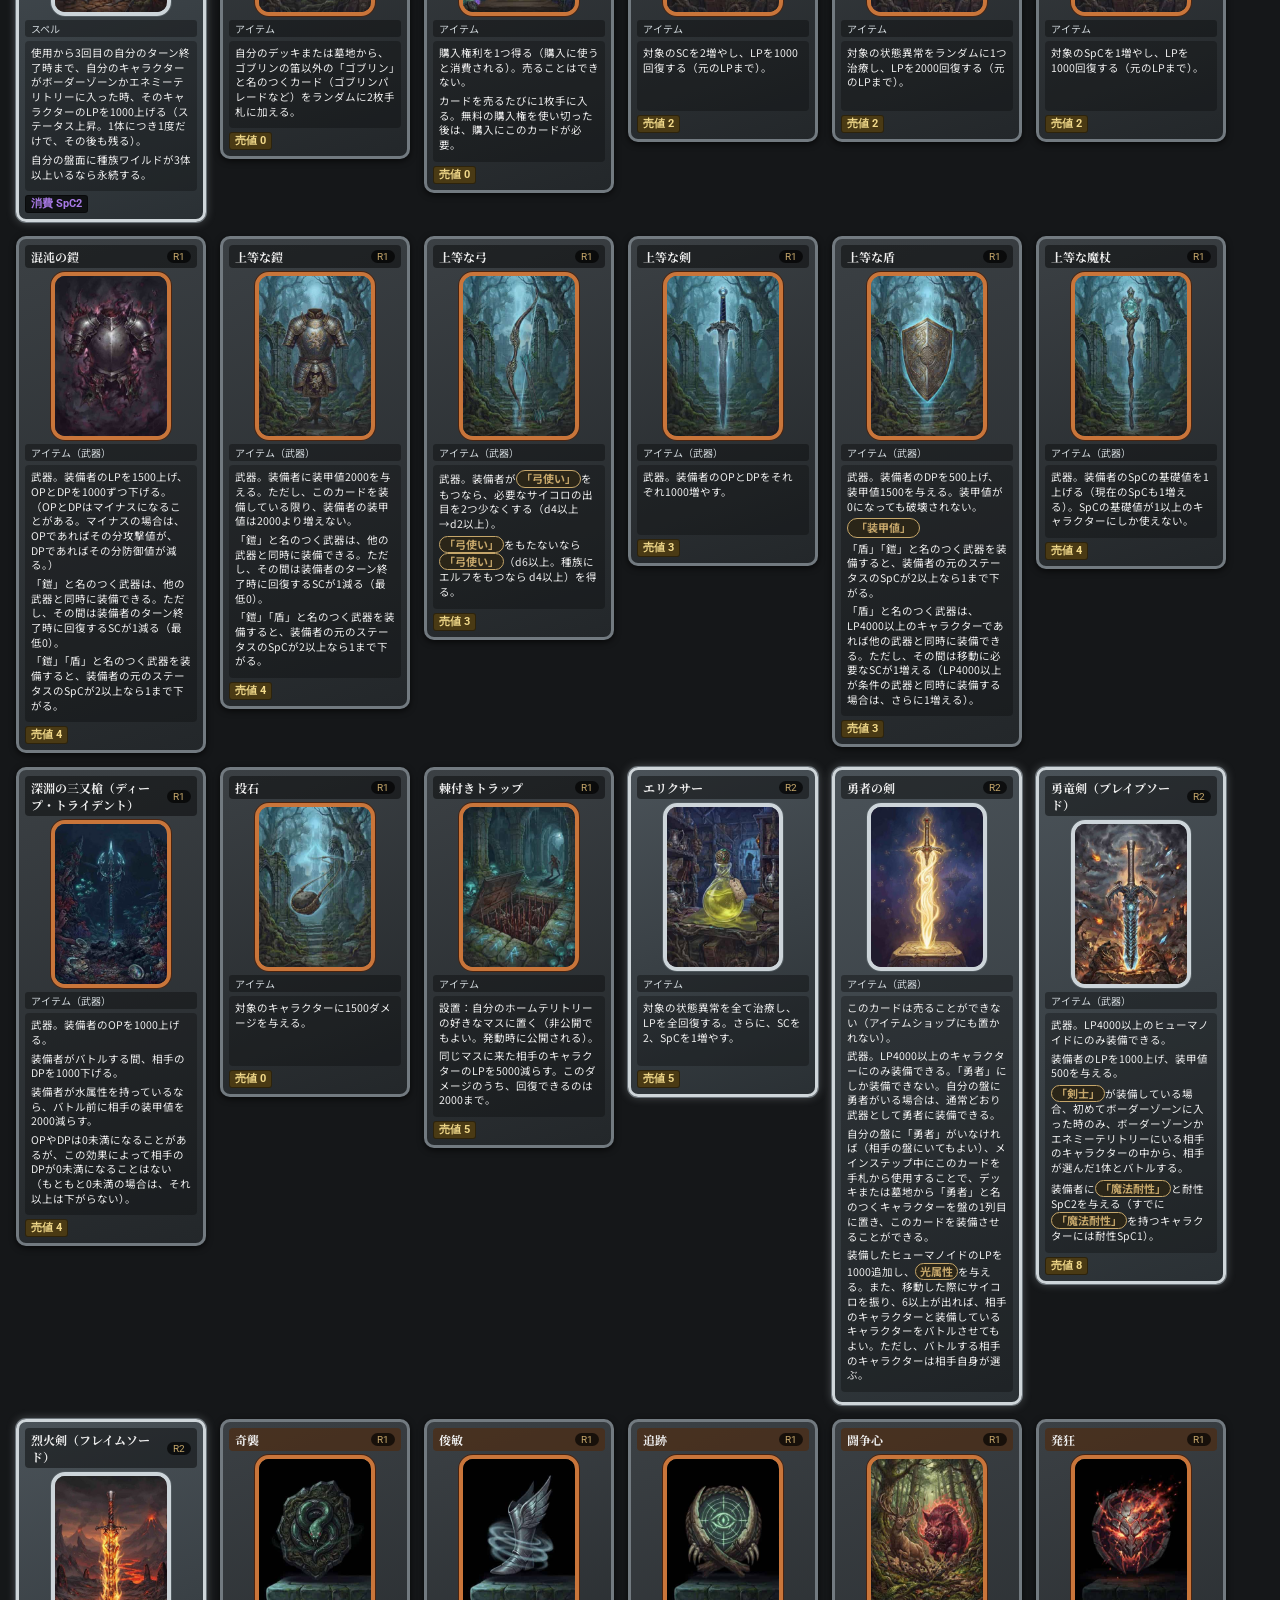
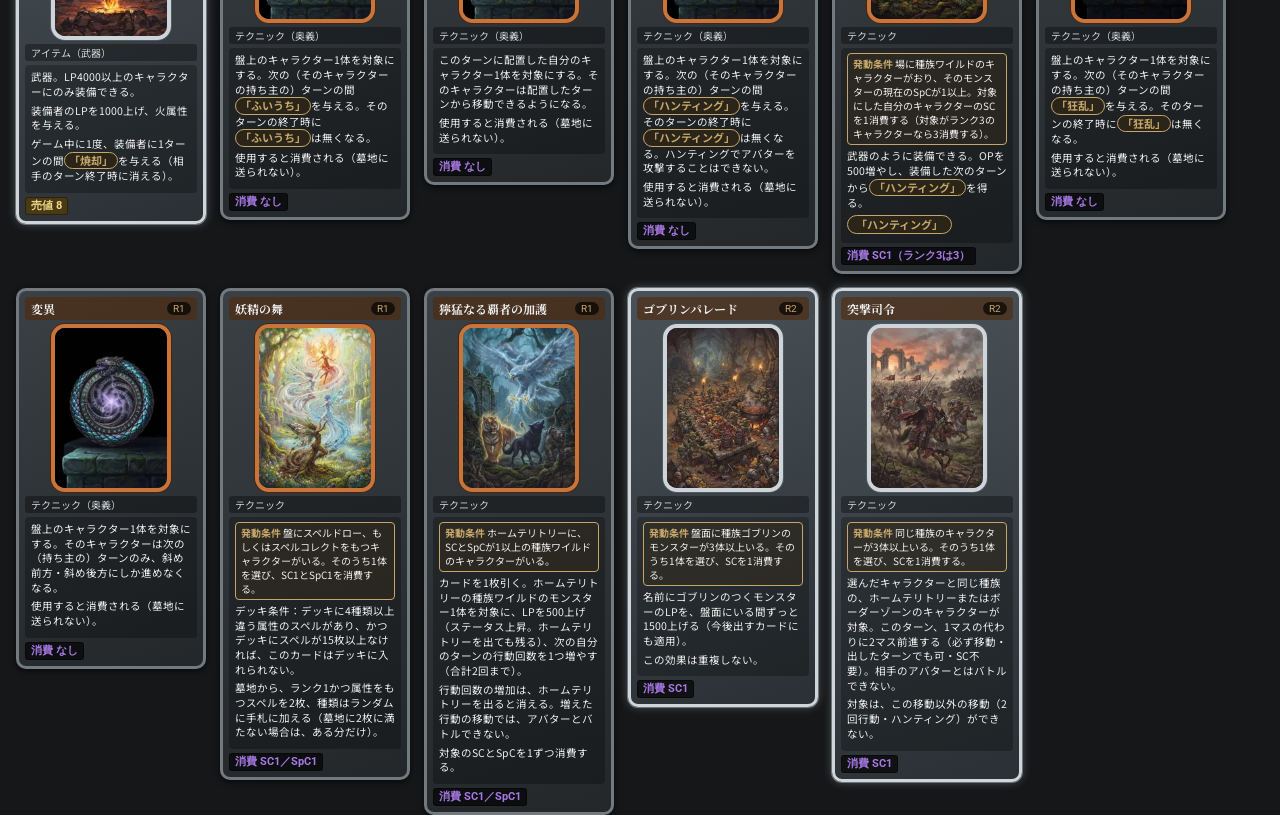
==== commit 1f24f406: "Add files via upload" ====
--- a/index.html
+++ b/index.html
@@ -2,16 +2,16 @@
 <html lang="ja"><head><meta charset="utf-8"><meta name="viewport" content="width=device-width,initial-scale=1">
 <title>対戦ボードゲーム</title>
 <link href="https://fonts.googleapis.com/css2?family=Noto+Serif+JP:wght@600;700&family=Noto+Sans+JP:wght@400;500;700&family=Roboto:wght@500;700&display=swap" rel="stylesheet">
-<link rel="stylesheet" href="style.css"></head>
+<link rel="stylesheet" href="style.css?v=e3e24045"></head>
 <body>
 <header><h1>⚔ 対戦ボードゲーム</h1><nav>
 <button data-s="beg">① 入門</button><button data-s="cards">② カード一覧</button><button data-s="builder">③ デッキ構築</button><button data-s="prep">④ 対戦準備</button><button data-s="battle">⑤ 対戦</button></nav><button type="button" id="sfxbtn" class="sfxbtn" title="効果音のオン／オフ" aria-label="効果音のオン／オフ">🔊</button></header>
 <main id="app"></main>
 <div id="dlg"></div><div id="modal"></div><div id="cutin"></div><div id="toast"></div>
-<script src="art_img.js"></script>
-<script src="cards.js"></script>
-<script src="game.js"></script>
-<script src="beginner_data.js"></script>
-<script src="beginner_core.js"></script>
-<script src="ui.js"></script>
+<script src="art_img.js?v=039204e1"></script>
+<script src="cards.js?v=e0846e65"></script>
+<script src="game.js?v=61a6bc2f"></script>
+<script src="beginner_data.js?v=c8116891"></script>
+<script src="beginner_core.js?v=2f66e803"></script>
+<script src="ui.js?v=96bb58f1"></script>
 </body></html>
--- a/style.css
+++ b/style.css
@@ -466,3 +466,15 @@
 .turnbar .badge{white-space:nowrap}
 .turnbar .phasebadge{display:inline-block;min-width:9.5em;text-align:center;box-sizing:border-box}
 .turnbar{min-height:44px}
+
+/* 相手のR2カードボタンは専用の1行に置く（他の表示の折り返しを変えない＝画面が動かない） */
+.foer2row{display:flex;justify-content:flex-end;margin:2px 0}
+
+/* ターン終了ボタンは青 */
+.btn.endturn{background:linear-gradient(#4f8fe0,#2a5fae);color:#fff;border-color:#8fbdf5;font-weight:700}
+.btn.endturn:disabled{background:linear-gradient(#4f8fe0,#2a5fae)}
+
+/* 簡略カードは縦幅をそろえる（--smh は fitSmallCards が全カードの最大値から設定）。余った高さは下側に回す */
+.smmeasure .card.sm{zoom:1!important;height:auto!important;min-height:0!important}
+.card.sm{min-height:var(--smh,0px);box-sizing:border-box}
+.card.sm .c-stats{margin-top:auto}
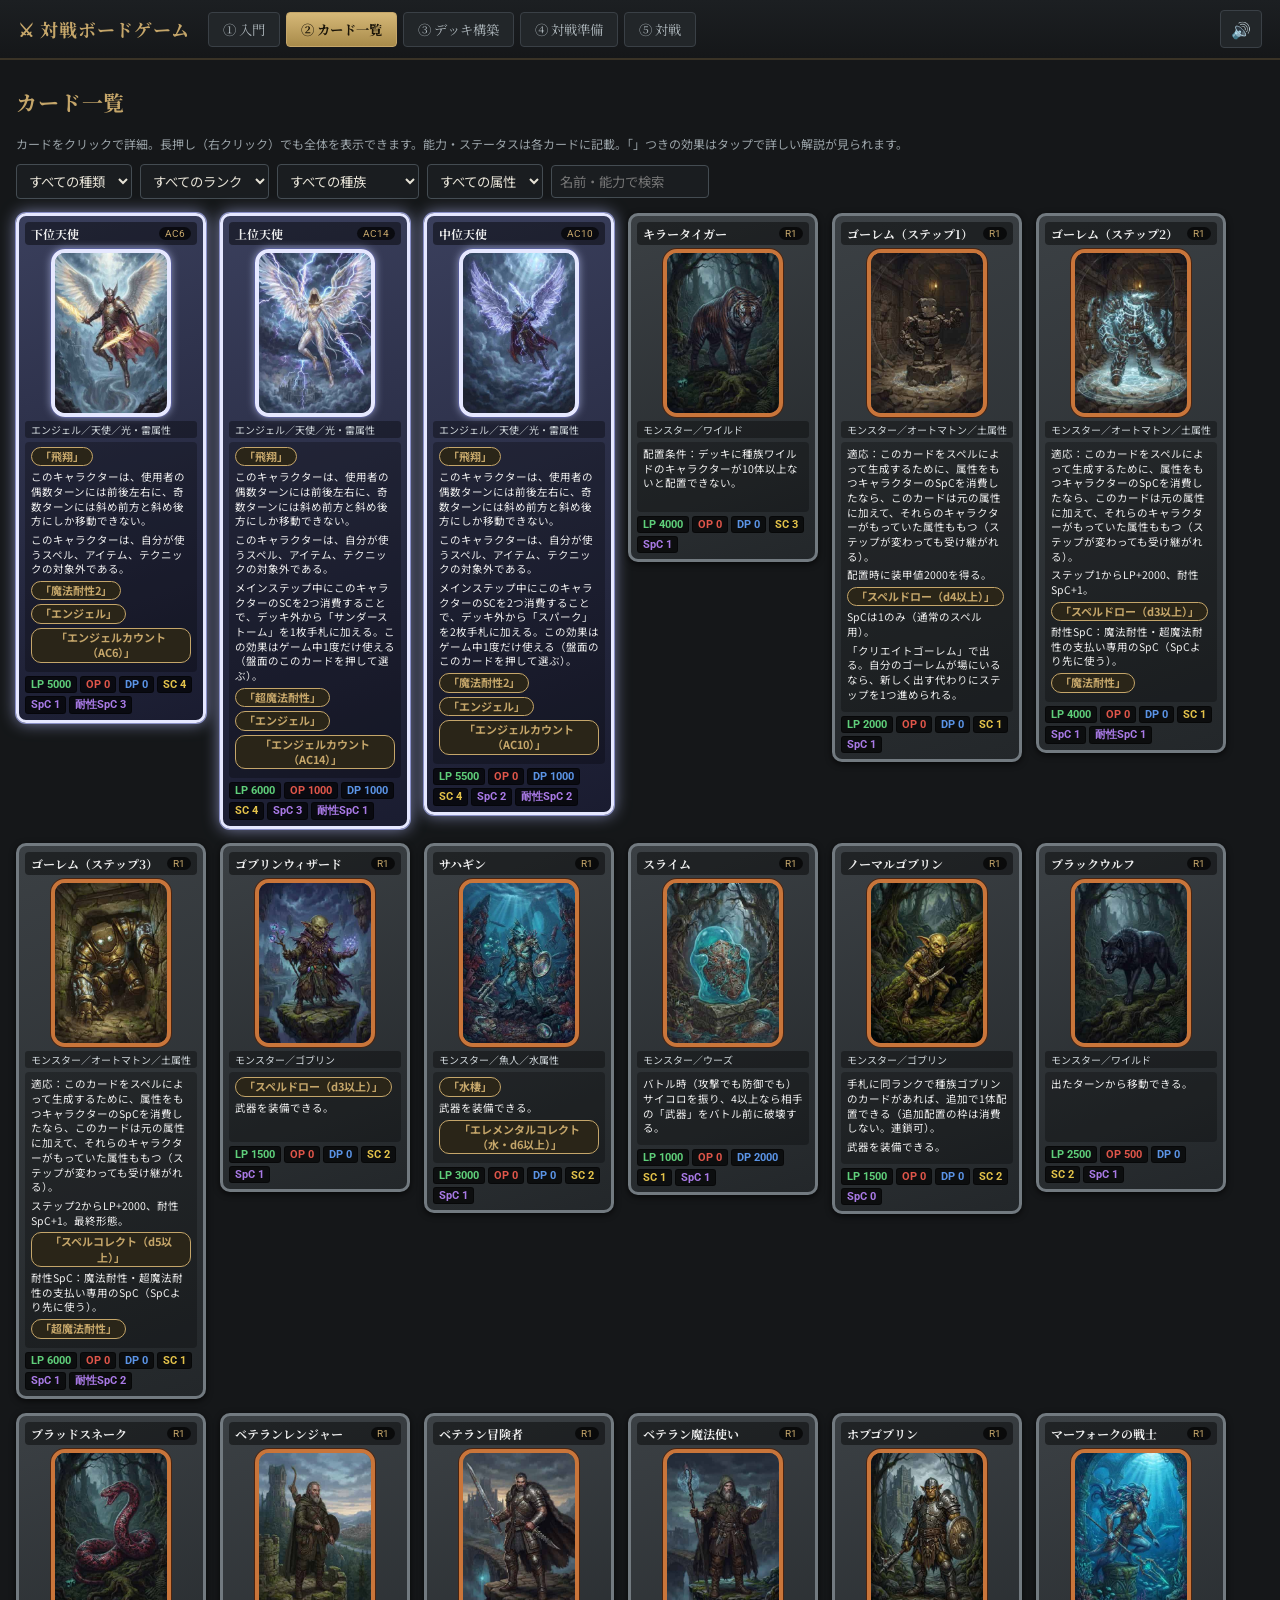
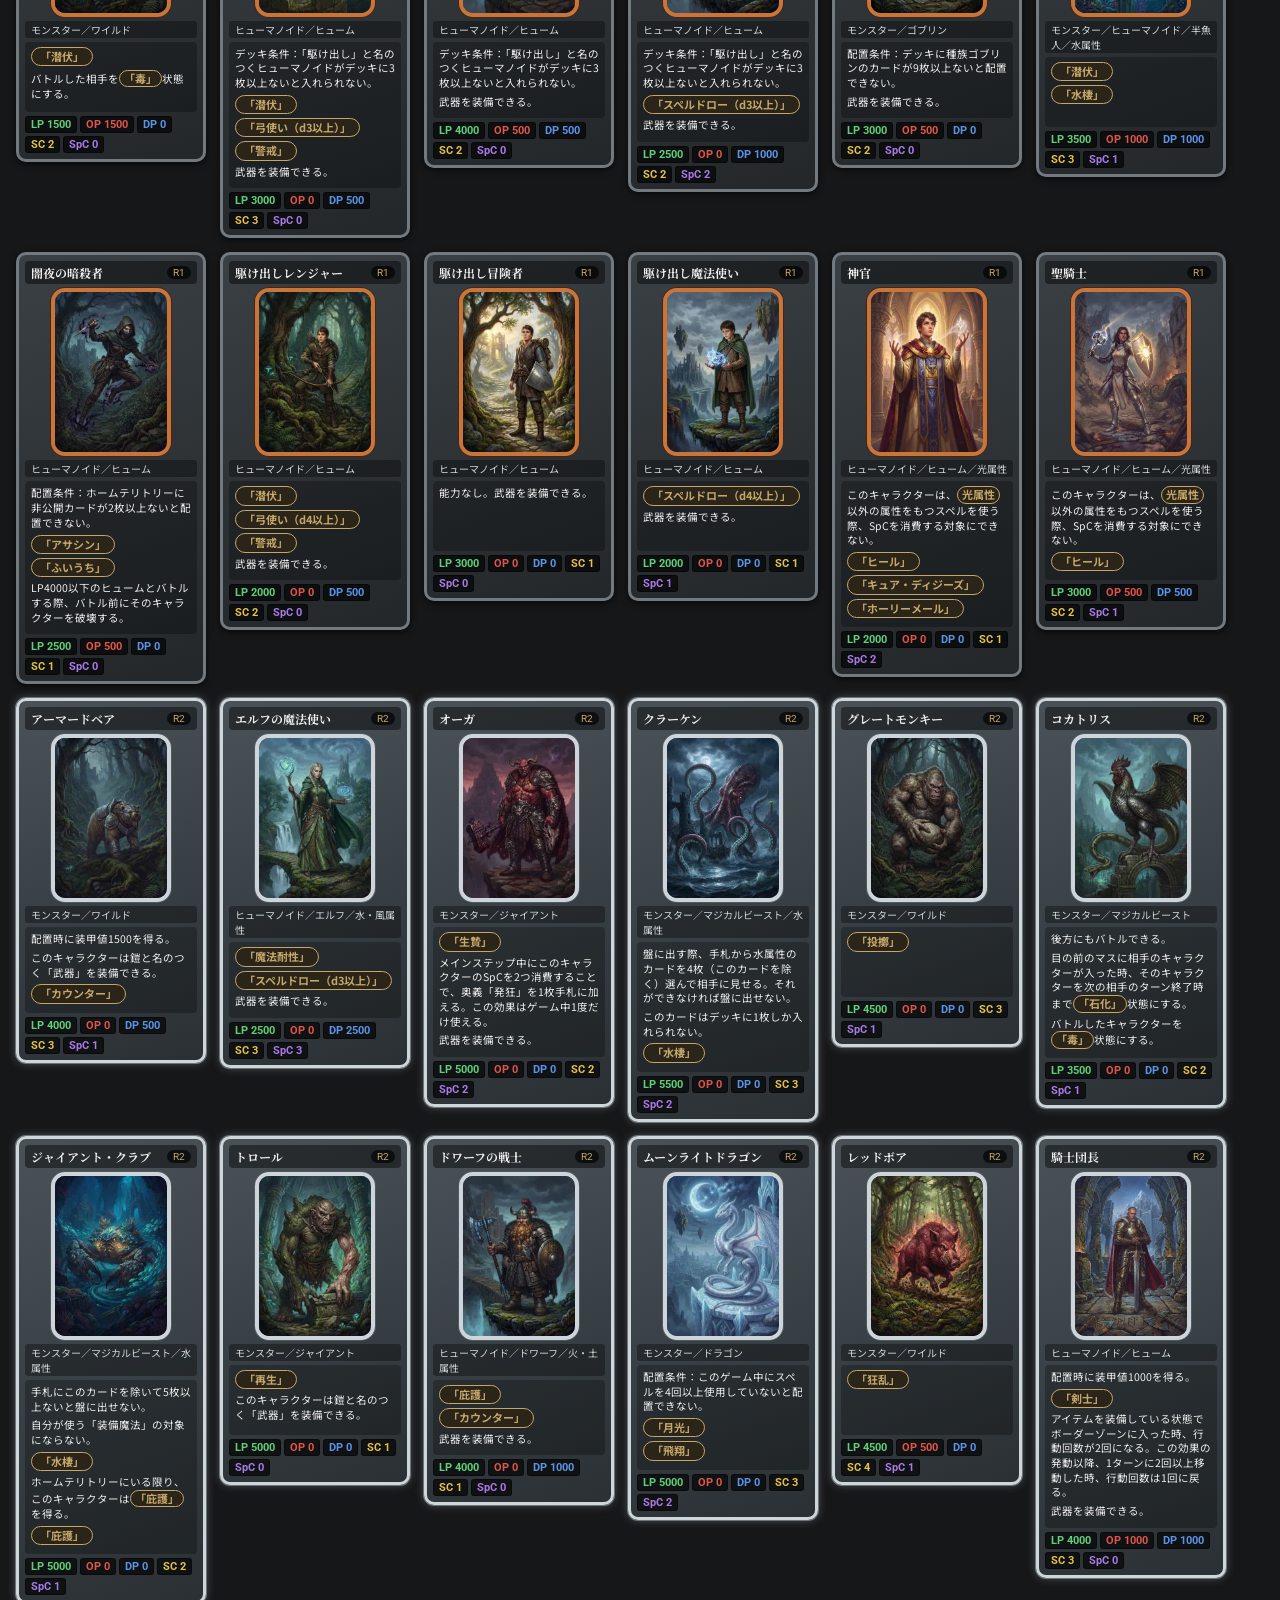
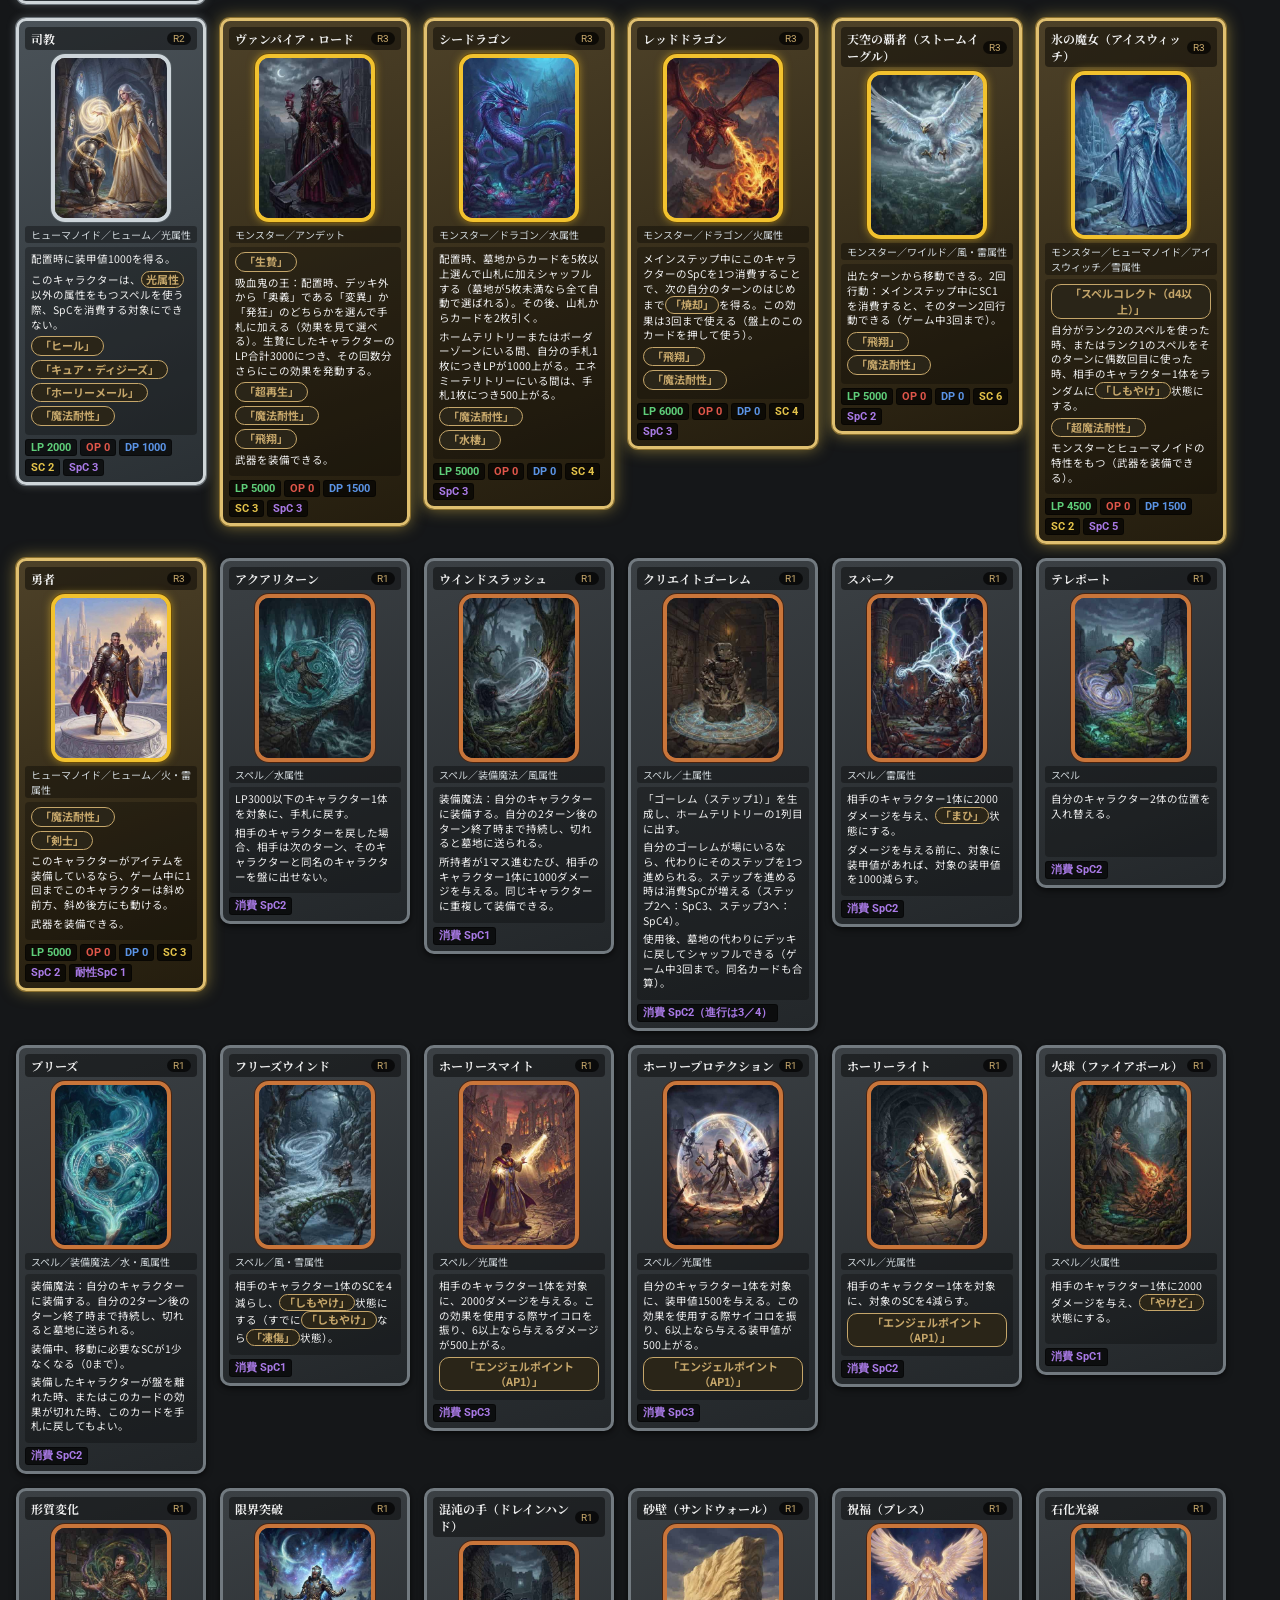
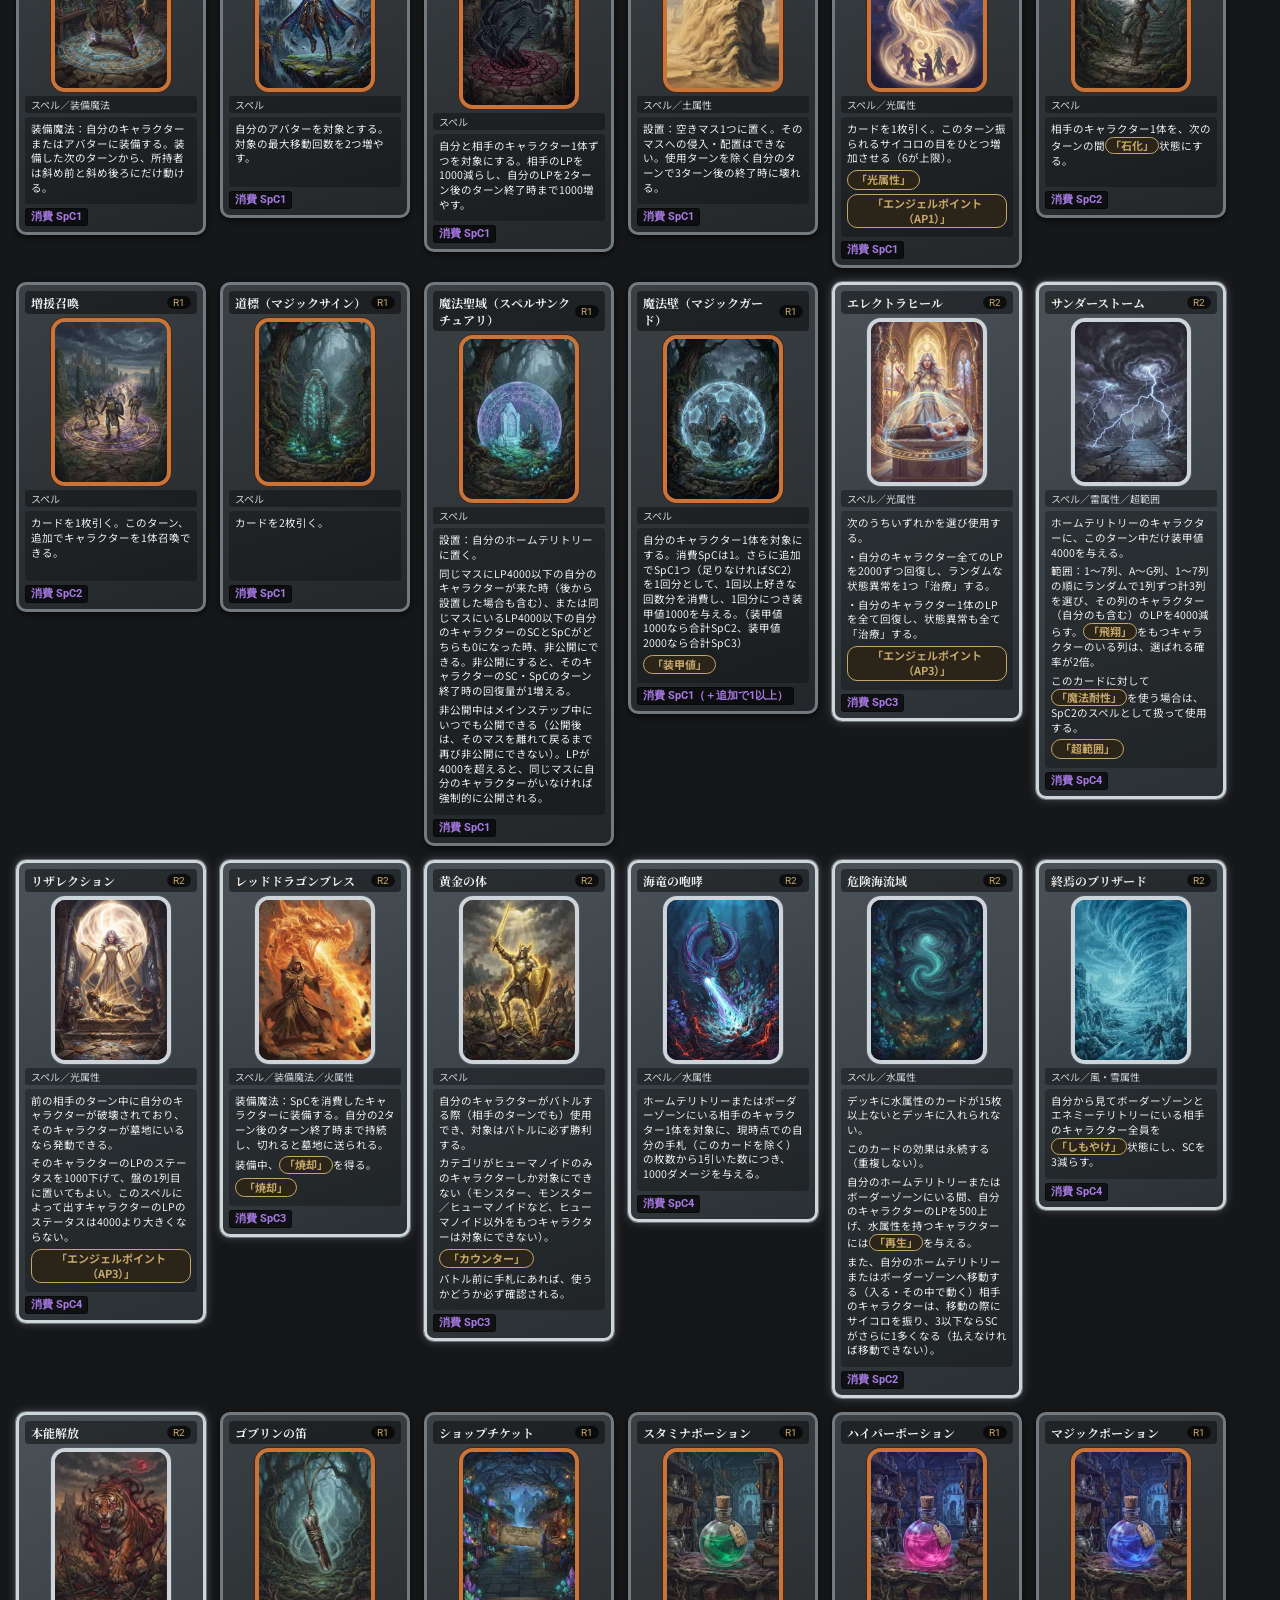
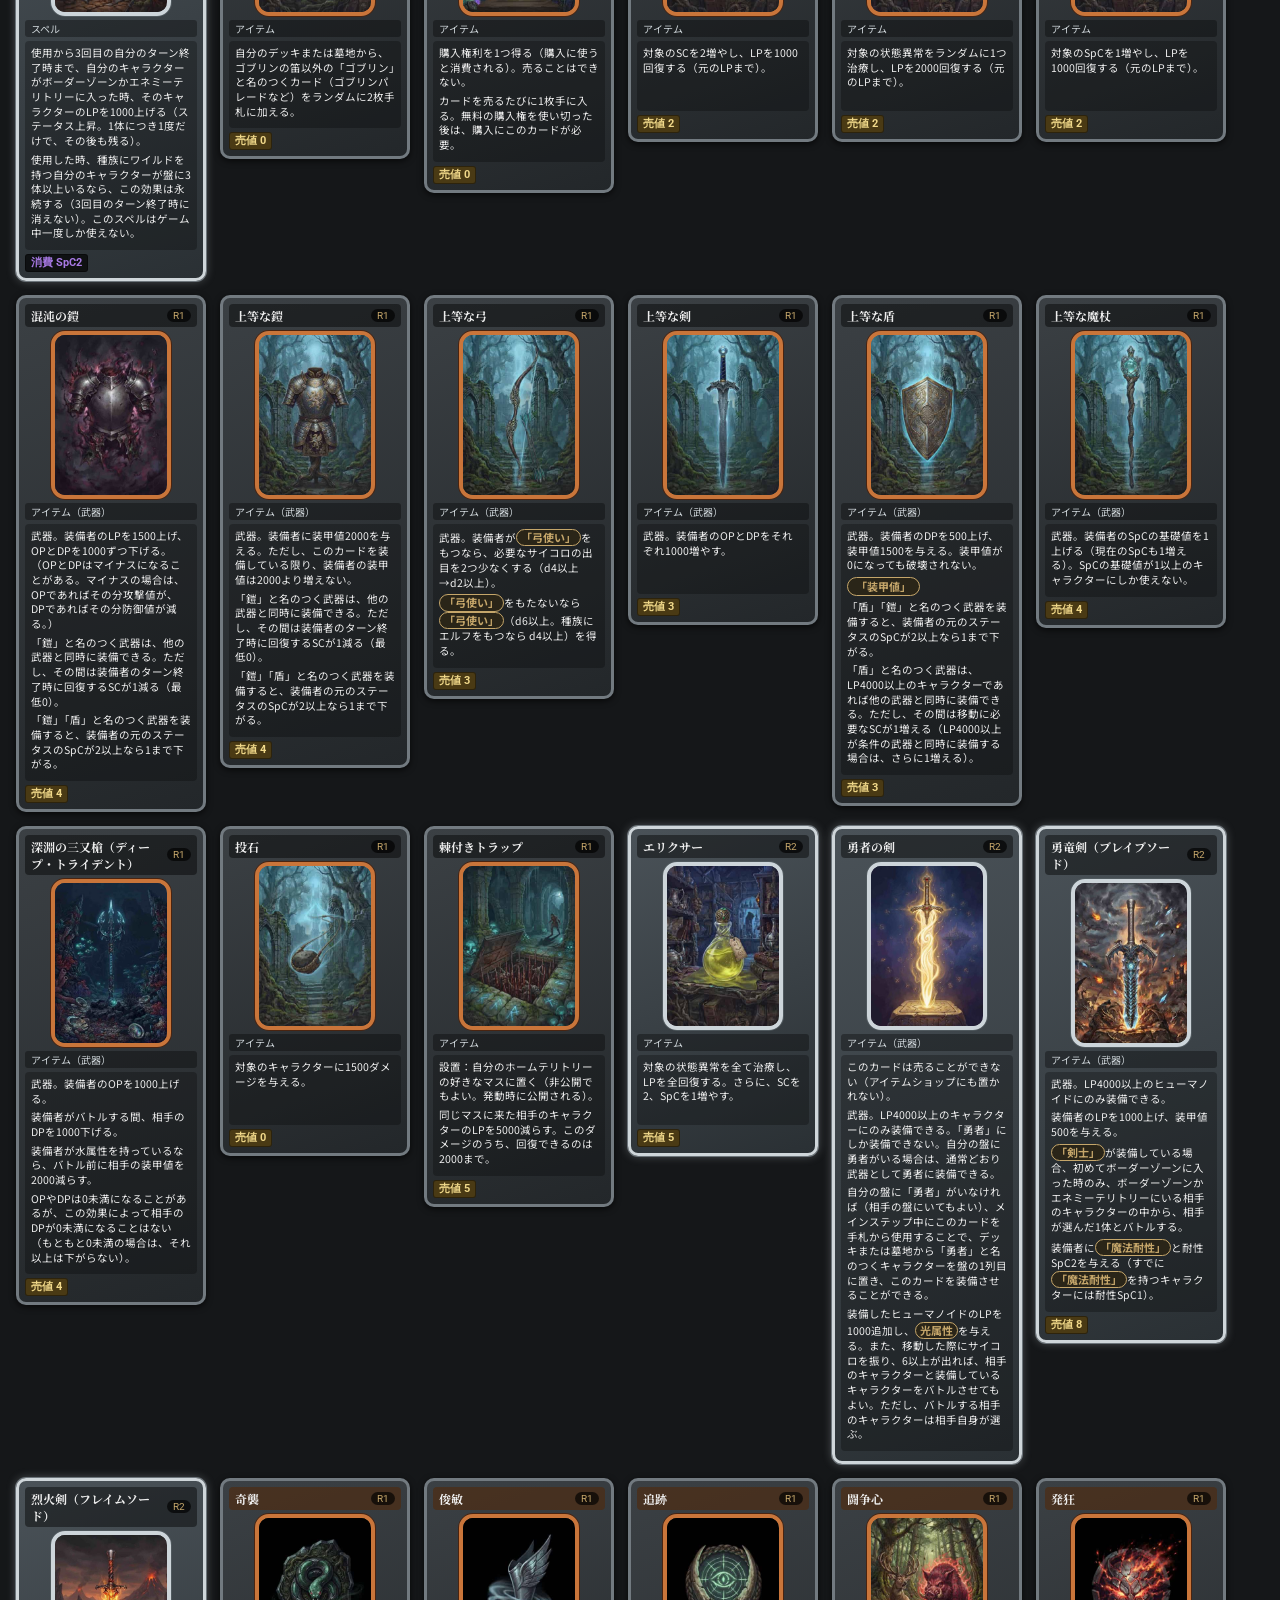
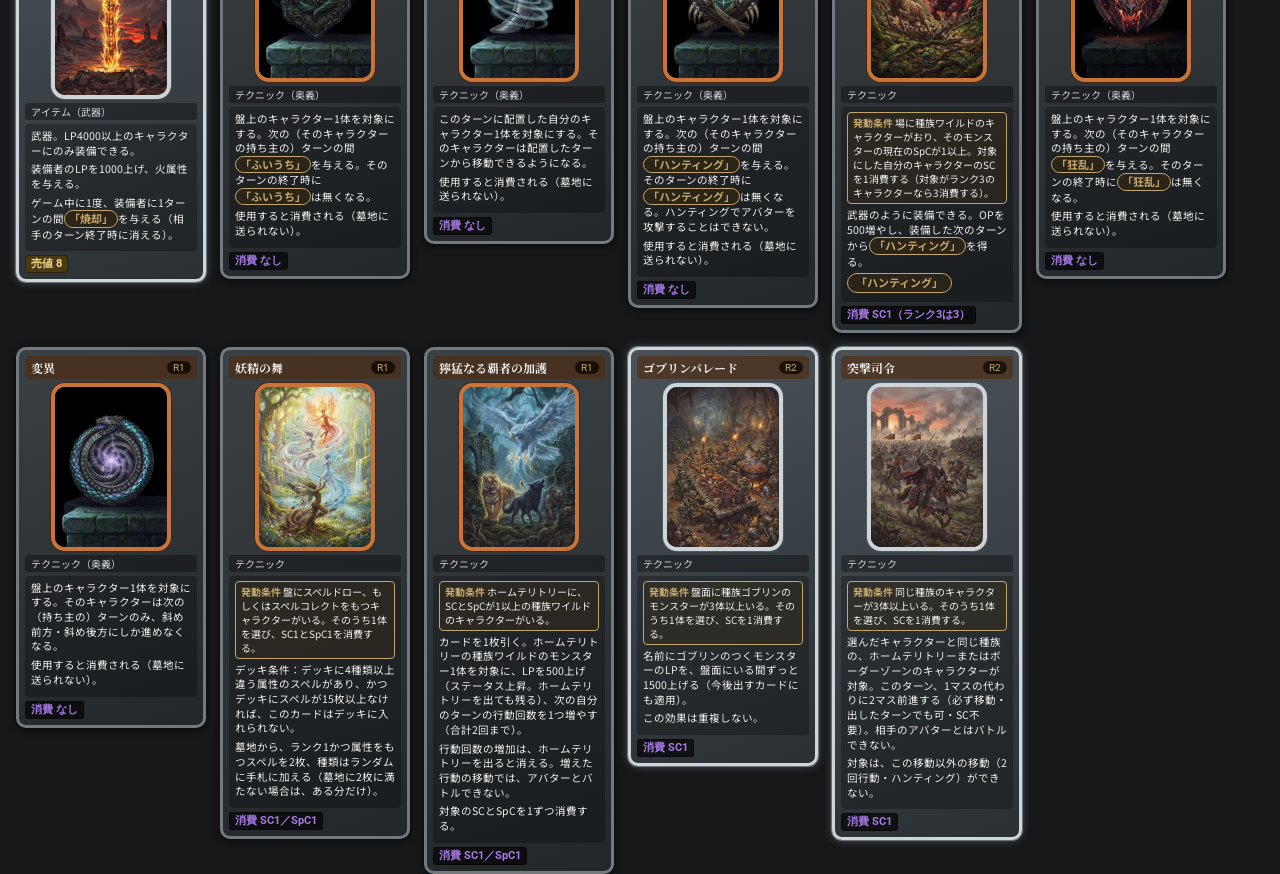
==== commit cb799089: "Add files via upload" ====
--- a/index.html
+++ b/index.html
@@ -2,16 +2,16 @@
 <html lang="ja"><head><meta charset="utf-8"><meta name="viewport" content="width=device-width,initial-scale=1">
 <title>対戦ボードゲーム</title>
 <link href="https://fonts.googleapis.com/css2?family=Noto+Serif+JP:wght@600;700&family=Noto+Sans+JP:wght@400;500;700&family=Roboto:wght@500;700&display=swap" rel="stylesheet">
-<link rel="stylesheet" href="style.css?v=e3e24045"></head>
+<link rel="stylesheet" href="style.css?v=7857f68f"></head>
 <body>
 <header><h1>⚔ 対戦ボードゲーム</h1><nav>
 <button data-s="beg">① 入門</button><button data-s="cards">② カード一覧</button><button data-s="builder">③ デッキ構築</button><button data-s="prep">④ 対戦準備</button><button data-s="battle">⑤ 対戦</button></nav><button type="button" id="sfxbtn" class="sfxbtn" title="効果音のオン／オフ" aria-label="効果音のオン／オフ">🔊</button></header>
 <main id="app"></main>
 <div id="dlg"></div><div id="modal"></div><div id="cutin"></div><div id="toast"></div>
 <script src="art_img.js?v=039204e1"></script>
-<script src="cards.js?v=e0846e65"></script>
-<script src="game.js?v=61a6bc2f"></script>
+<script src="cards.js?v=6c2acce9"></script>
+<script src="game.js?v=d86f8aa4"></script>
 <script src="beginner_data.js?v=c8116891"></script>
 <script src="beginner_core.js?v=2f66e803"></script>
-<script src="ui.js?v=96bb58f1"></script>
+<script src="ui.js?v=00abc962"></script>
 </body></html>
--- a/style.css
+++ b/style.css
@@ -478,3 +478,6 @@
 .smmeasure .card.sm{zoom:1!important;height:auto!important;min-height:0!important}
 .card.sm{min-height:var(--smh,0px);box-sizing:border-box}
 .card.sm .c-stats{margin-top:auto}
+/* 簡略カード：名前欄と種族・属性欄の高さを固定し、イラストと種族欄の位置をアイスウィッチ（名前2行・種族欄2行）に全カードそろえる */
+.card.sm .c-head{min-height:39px;box-sizing:border-box}
+.card.sm .c-type{min-height:30px;box-sizing:border-box;display:flex;align-items:center}
